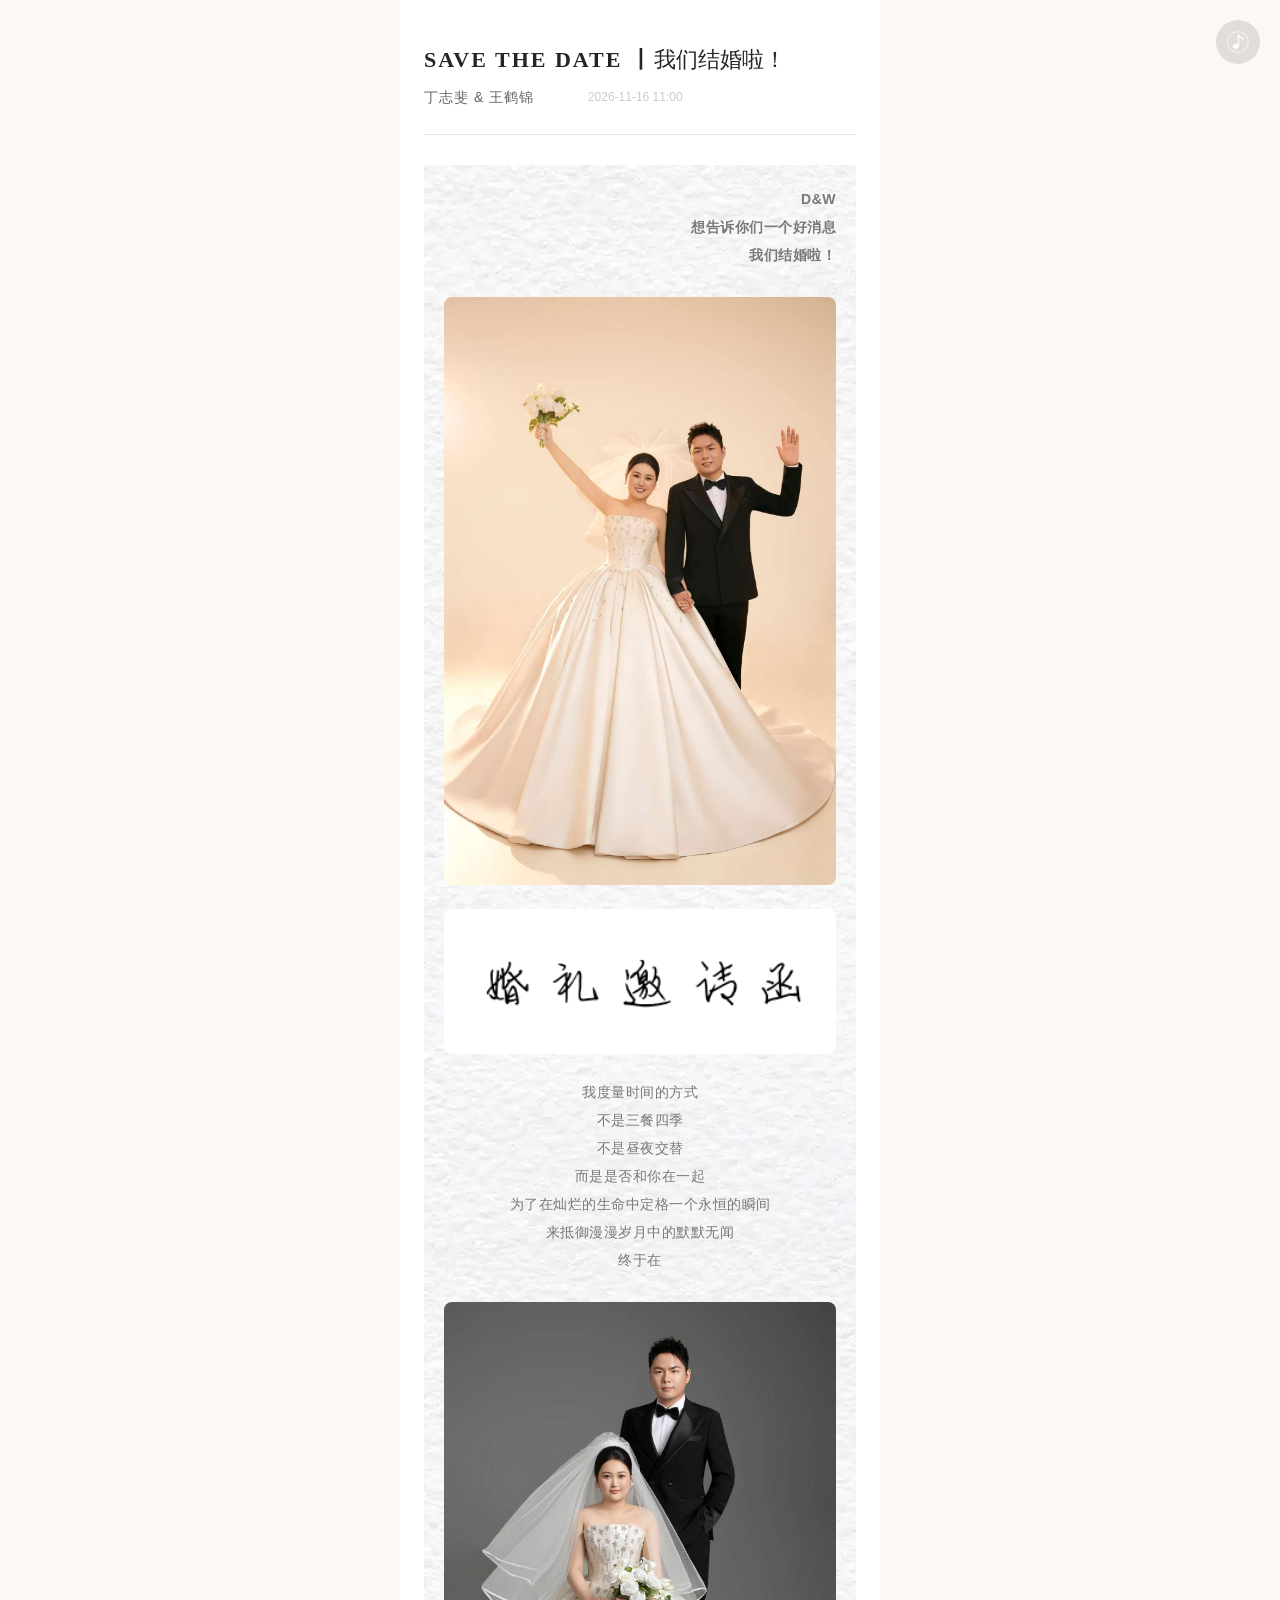
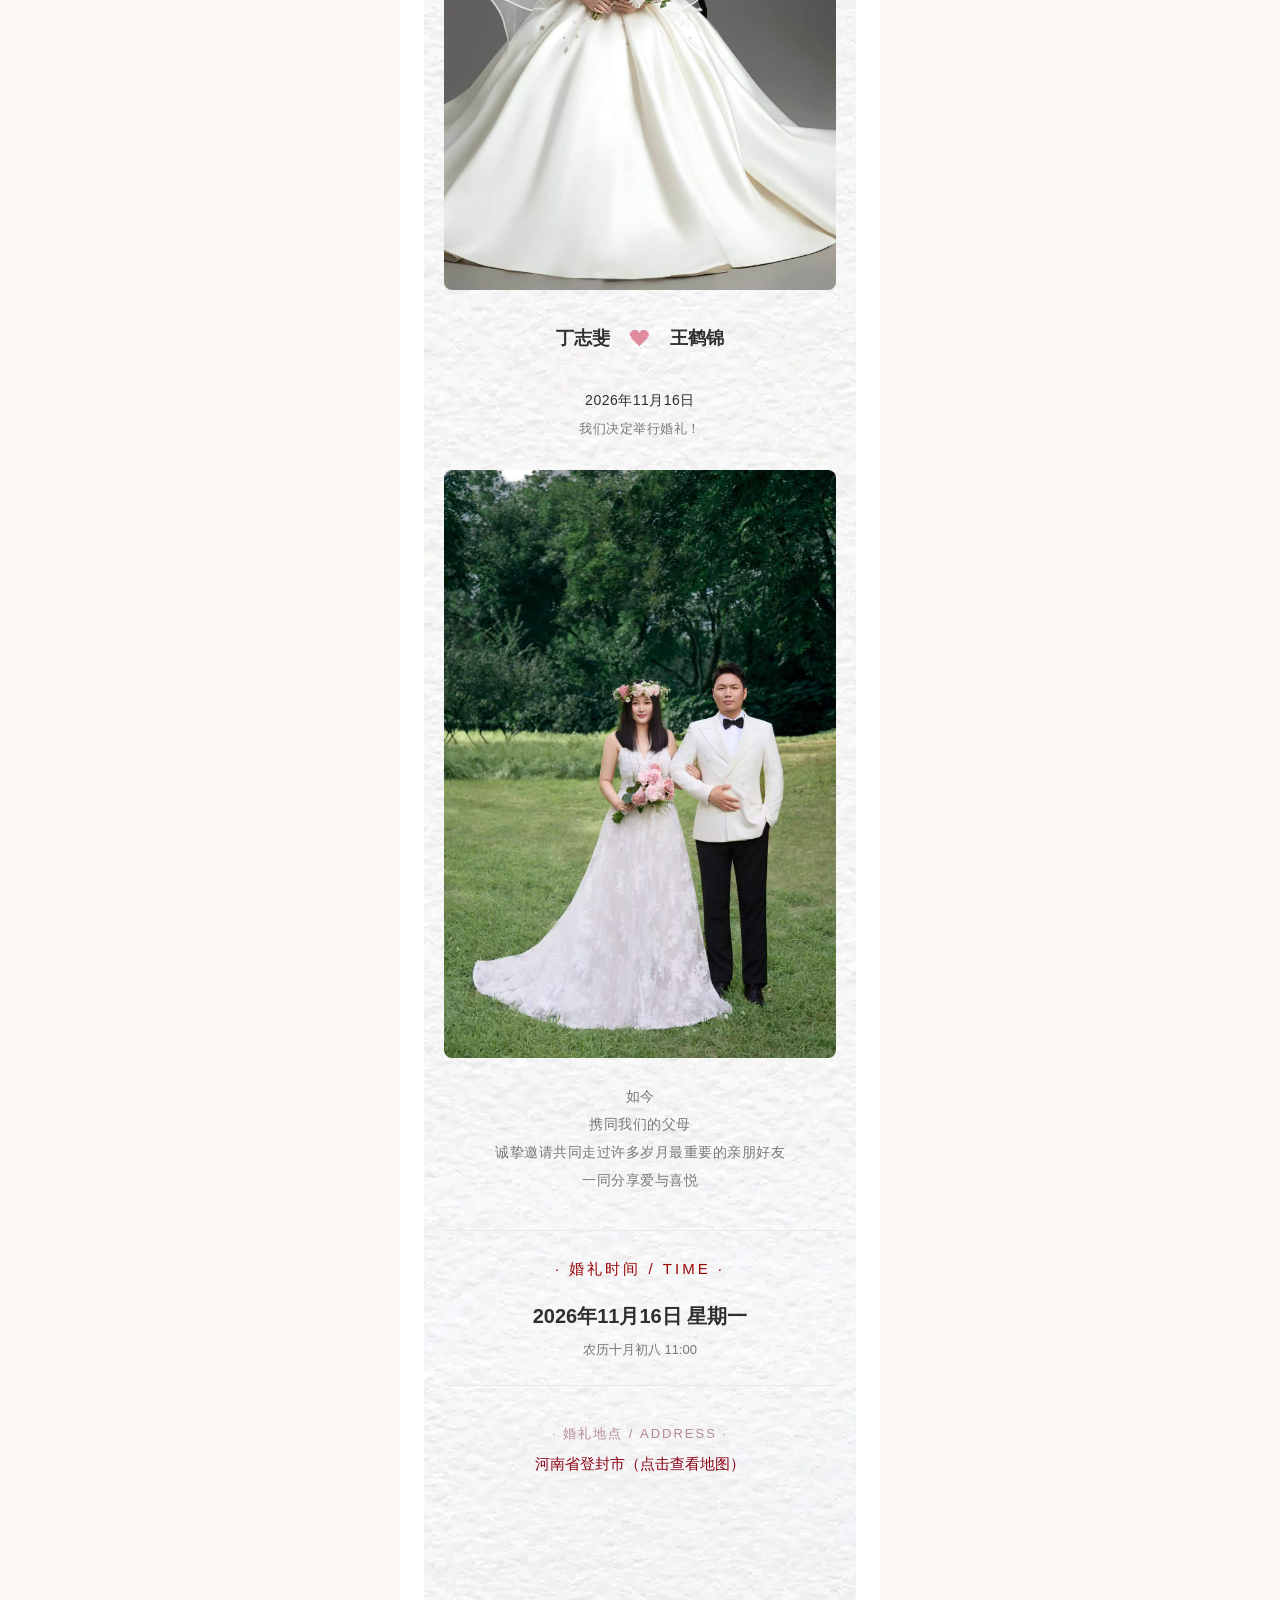
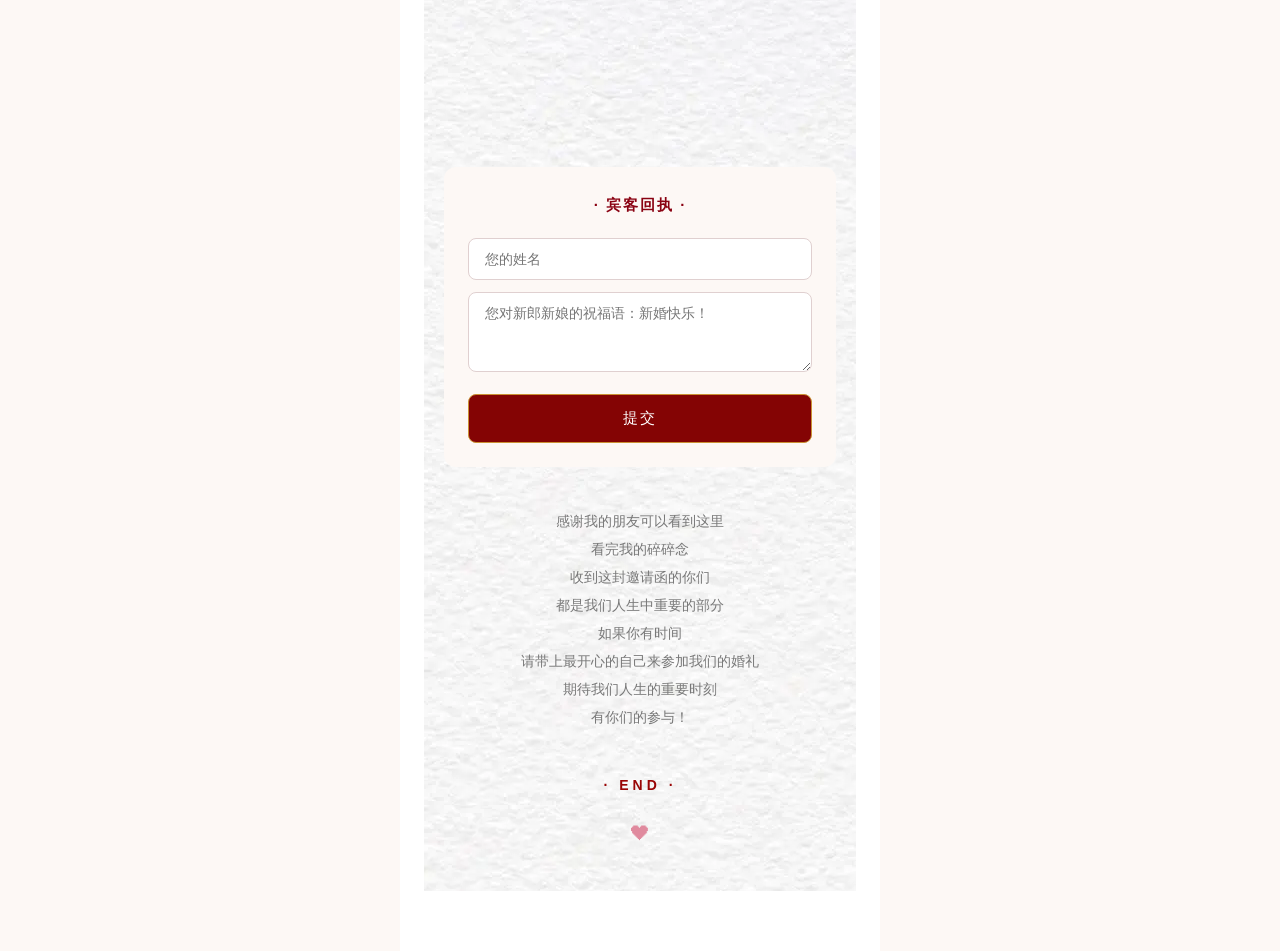
==== index.html @ 912f66df "ico图标" ====
<!DOCTYPE html>
<html lang="zh-CN">
<head>
<meta charset="UTF-8">
<meta name="viewport" content="width=device-width, initial-scale=1.0, maximum-scale=1.0, user-scalable=no">
<title>丁志斐 & 王鹤锦的婚礼邀请</title>
<meta property="og:title" content="丁志斐 & 王鹤锦的婚礼邀请">
<meta property="og:description" content="2026年11月16日，诚挚邀请您见证我们的幸福">
<meta property="og:image" content="https://invitation.dingwangwedding.asia/assets/custom/photo1.jpg">
<meta property="og:url" content="https://invitation.dingwangwedding.asia/">
<link rel="icon" href="favicon.ico" sizes="any">
<style>
  * { margin: 0; padding: 0; box-sizing: border-box; }
  body {
    font-family: "PingFang SC", "Microsoft YaHei", sans-serif;
    background: #fdf8f5;
    color: #3a3a3a;
    line-height: 1.8;
    -webkit-font-smoothing: antialiased;
  }
  .page {
    max-width: 480px;
    margin: 0 auto;
    background: #fff;
    min-height: 100vh;
    padding: 40px 24px 60px;
    position: relative;
    overflow: hidden;
  }
  .flex-row { display: flex; flex-direction: row;}
  .body_bg { padding: 20px; background: url(/assets/base/bg.webp); }
  .top-wrap1 { margin-bottom: 10px; font-size: 22px; }
  .top-en { font-family: Georgia, serif; font-weight: 600; letter-spacing: 2px; color: #272429;  }
  .top-cn { color: #272429; }
  .top-wrap2 { margin-bottom: 30px; font-size: 22px; }
  .top-names { font-size: 14px; color: #636363; letter-spacing: 1px; line-height: 14px;  }
  .top-date { font-size: 12px; color: #cacaca; line-height: 14px; }
  .divider { width: 100%; height: 1px; background: #e4e4e4; margin-bottom: 30px; }
  .photo { width: 100%; border-radius: 8px; margin-bottom: 24px; display: block; object-fit: cover; }
  .text-block { font-size: 14px; color: #787878; text-align: center; line-height: 2; margin-bottom: 28px; letter-spacing: 0.5px; }
  .text-block.dark { color: #2f2f2f; }
  .couple { display: flex; justify-content: center; align-items: center; gap: 20px; margin: 30px 0; }
  .couple .name { font-size: 18px; font-weight: 600; color: #2f2f2f; }
  .couple .heart { color: #e08a9e; font-size: 20px; }
  .date-section { text-align: center; margin: 36px 0; padding: 24px 0; border-top: 1px solid #f0e6e6; border-bottom: 1px solid #f0e6e6; }
  .date-main { font-size: 20px; font-weight: 600; color: #2f2f2f; margin-bottom: 4px; }
  .date-sub { font-size: 13px; color: #787878; }
  .address { text-align: center; font-size: 15px; color: #2f2f2f; margin: 24px 0; }
  .address .label { display: block; font-size: 13px; color: #b58a95; margin-bottom: 4px; letter-spacing: 2px; }
  .rsvp { margin: 40px 0 20px; padding: 24px; background: #fdf8f5; border-radius: 12px; }
  .rsvp-title { text-align: center; font-size: 15px; font-weight: 600; color: #8a0212; letter-spacing: 2px; margin-bottom: 20px; }
  .rsvp input, .rsvp textarea { width: 100%; padding: 12px 16px; margin-bottom: 12px; border: 1px solid #e0d0d0; border-radius: 8px; font-size: 14px; background: #fff; outline: none; font-family: inherit; }
  .rsvp input:focus, .rsvp textarea:focus { border-color: #e08a9e; }
  .rsvp textarea { min-height: 5rem; resize: vertical; }
  .rsvp button { width: 100%; padding: 14px; background: #840404; color: #fff; border: 1px solid #ca9133; border-radius: 8px; font-size: 15px; letter-spacing: 2px; cursor: pointer; font-family: inherit; }
  .rsvp button:active { opacity: 0.9; }
  .rsvp button:disabled { opacity: 0.6; cursor: not-allowed; }
  .ending { text-align: center; font-size: 14px; color: #787878; line-height: 2; margin: 40px 0 20px; }
  .ending .heart { color: #e08a9e; font-size: 18px; display: block; margin: 16px 0; }
  .ending .end-mark { color: #990505; font-weight: 600; letter-spacing: 4px; margin-bottom: 12px; }
  .text-right { text-align: right; }

  /* 音乐按钮 */
  .music-btn {
    position: fixed;
    top: 20px;
    right: 20px;
    width: 44px;
    height: 44px;
    border-radius: 50%;
    background: rgba(145, 143, 143, 0.26);
    display: flex;
    align-items: center;
    justify-content: center;
    z-index: 9999;
    cursor: pointer;
    transition: background 0.3s;
  }
  .music-btn img {
    width: 24px;
    height: 24px;
    animation: rotate 3s linear infinite;
    animation-play-state: running;
  }
  .music-btn.paused img {
    animation-play-state: paused;
  }
  @keyframes rotate {
    from { transform: rotate(0deg); }
    to { transform: rotate(360deg); }
  }
</style>
</head>
<body>
<div class="page">
  <div class="flex-row top-wrap1">
    <div class="top-en">SAVE THE DATE 丨</div>
    <div class="top-cn">我们结婚啦！</div>
  </div>
  <div class="flex-row top-wrap2">
    <div class="top-names">丁志斐 &amp; 王鹤锦&nbsp;&nbsp;&nbsp;&nbsp;&nbsp;&nbsp;&nbsp;&nbsp;&nbsp;&nbsp;&nbsp;</div>
    <div class="top-date">2026-11-16 11:00</div>
  </div>
  <div class="divider"></div>

  <div class="body_bg">
    <div class="text-block text-right" style="font-weight:bold;">D&amp;W<br/>想告诉你们一个好消息<br>我们结婚啦！</div>

    <img class="photo" src="assets/custom/photo1.jpg" alt="婚纱照">

    <img class="photo" src="assets/base/invitationText.png" alt="婚礼邀请函">
    <div class="text-block">
      我度量时间的方式<br>
      不是三餐四季<br>
      不是昼夜交替<br>
      而是是否和你在一起<br>
      为了在灿烂的生命中定格一个永恒的瞬间<br>
      来抵御漫漫岁月中的默默无闻<br>
      终于在
    </div>

    <img class="photo" src="assets/custom/photo2.jpg" alt="婚纱照">

    <div class="couple">
      <span class="name">丁志斐</span>
      <span class="heart">❤</span>
      <span class="name">王鹤锦</span>
    </div>

    <div class="text-block dark">
      2026年11月16日<br>
      <span style="font-size:13px;color:#787878;">我们决定举行婚礼！</span>
    </div>

    <img class="photo" src="assets/custom/photo3.jpg" alt="婚纱照">

    <div class="text-block">
      如今<br>
      携同我们的父母<br>
      诚挚邀请共同走过许多岁月最重要的亲朋好友<br>
      一同分享爱与喜悦
    </div>

    <div class="date-section">
      <div style="font-size:15px;color:#990505;letter-spacing:3px;margin-bottom:16px;">· 婚礼时间 / TIME ·</div>
      <div class="date-main">2026年11月16日 星期一</div>
      <div class="date-sub">农历十月初八 11:00</div>
    </div>

    <div class="address">
      <span class="label">· 婚礼地点 / ADDRESS ·</span>
      <a href="http://api.map.baidu.com/marker?location=34.373851,112.908090&title=我的家&content=河南省登封市石道乡苗庄村三组&output=html"
         style="margin-bottom:10px; color:#8a0212; text-decoration:none;">河南省登封市（点击查看地图）</a>
      <div id="map" style="width:100%; height:240px; border-radius:12px; margin-top:10px;"></div>
    </div>

    <script src="https://api.map.baidu.com/api?type=webgl&v=1.0&ak=1PM8hNrn5RHsrx7BHgEou6dtqvCY0Pbf"></script>
    <script>
      var map = new BMapGL.Map("map");
      var point = new BMapGL.Point(112.908090, 34.373851);
      map.centerAndZoom(point, 16);
      map.addOverlay(new BMapGL.Marker(point));
      map.enableScrollWheelZoom(false);
    </script>

    <div class="rsvp">
      <div class="rsvp-title">· 宾客回执 ·</div>
      <div id="rsvp-success" style="display:none; color:#8a0212; text-align:center; padding:10px; font-size:14px;">提交成功，感谢您的参与！</div>
      <div id="rsvp-error" style="display:none; color:#d32f2f; text-align:center; padding:10px; font-size:14px;"></div>

      <form id="rsvp-form">
        <input type="text" name="guestName" placeholder="您的姓名" required>
        <textarea name="guestMsg" placeholder="您对新郎新娘的祝福语：新婚快乐！" required></textarea>
        <button type="submit">提交</button>
      </form>
    </div>

    <div class="ending">
      感谢我的朋友可以看到这里<br>
      看完我的碎碎念<br>
      收到这封邀请函的你们<br>
      都是我们人生中重要的部分<br>
      如果你有时间<br>
      请带上最开心的自己来参加我们的婚礼<br>
      期待我们人生的重要时刻<br>
      有你们的参与！
    </div>
    <div class="ending">
      <div class="end-mark">· END ·</div>
      <span class="heart">❤</span>
    </div>
  </div>
</div>

<!-- 悬浮音乐按钮 -->
<div class="music-btn paused" id="musicBtn">
  <img src="assets/base/audio.png" alt="music">
</div>
<audio src="assets/base/bg.mp3" id="music" loop></audio>

<script>
  // ===== 音乐控制 =====
  var music = document.getElementById('music');
  var musicBtn = document.getElementById('musicBtn');
  var isPlaying = false;

  musicBtn.addEventListener('click', function () {
    if (isPlaying) {
      music.pause();
      musicBtn.classList.add('paused');
      isPlaying = false;
    } else {
      music.play();
      musicBtn.classList.remove('paused');
      isPlaying = true;
    }
  });

  // ===== 自动下滑（顺滑版） =====
  var autoScrollActive = true;
  var userInteracted = false;
  var scrollSpeed = 1.2; // 每帧滑动的像素数，调大就更快

  function autoScroll() {
    if (!autoScrollActive || userInteracted) return;

    var totalHeight = document.body.scrollHeight - window.innerHeight;
    if (window.scrollY >= totalHeight - 2) {
      autoScrollActive = false;
      return;
    }

    window.scrollBy(0, scrollSpeed);
    requestAnimationFrame(autoScroll);
  }

  ['touchstart', 'mousedown', 'wheel', 'keydown'].forEach(function (evt) {
    document.addEventListener(evt, function (e) {
	  if (musicBtn.contains(e.target)) return;
      userInteracted = true;
      autoScrollActive = false;
    }, { passive: true });
  });

  window.addEventListener('load', function () {
    setTimeout(function () {
      requestAnimationFrame(autoScroll);
    }, 1500);
  });

  // ===== 回执表单 =====
  document.getElementById('rsvp-form').addEventListener('submit', async function (e) {
    e.preventDefault();

    const form = e.target;
    const btn = form.querySelector('button');
    const success = document.getElementById('rsvp-success');
    const error = document.getElementById('rsvp-error');

    btn.disabled = true;
    btn.textContent = '提交中...';
    success.style.display = 'none';
    error.style.display = 'none';

    try {
      const res = await fetch('/submit', {
        method: 'POST',
        body: new FormData(form)
      });
      const data = await res.json();

      if (data.ok) {
        success.style.display = 'block';
        form.reset();
        btn.textContent = '已提交';
      } else {
        throw new Error('提交失败');
      }
    } catch (err) {
      error.textContent = '提交失败，请稍后再试';
      error.style.display = 'block';
      btn.disabled = false;
      btn.textContent = '提交';
    }
  });
</script>
</body>
</html>
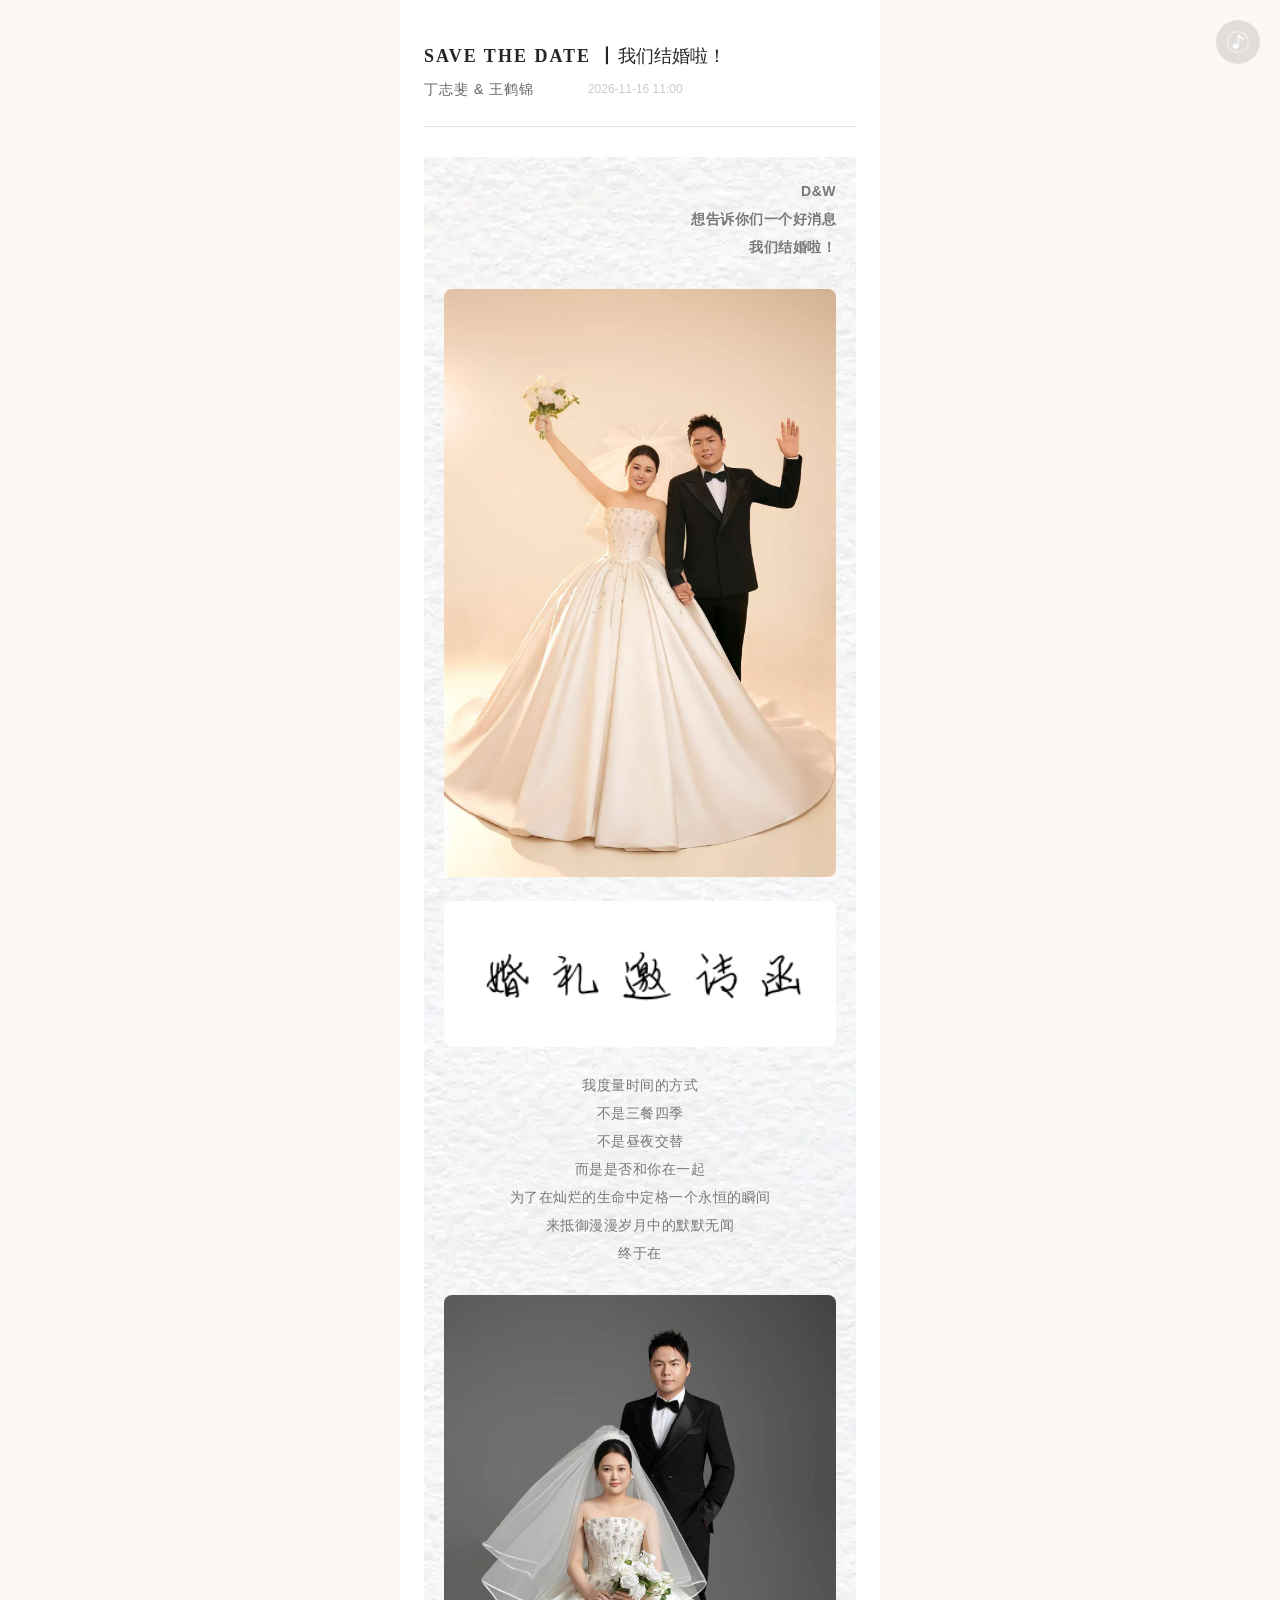
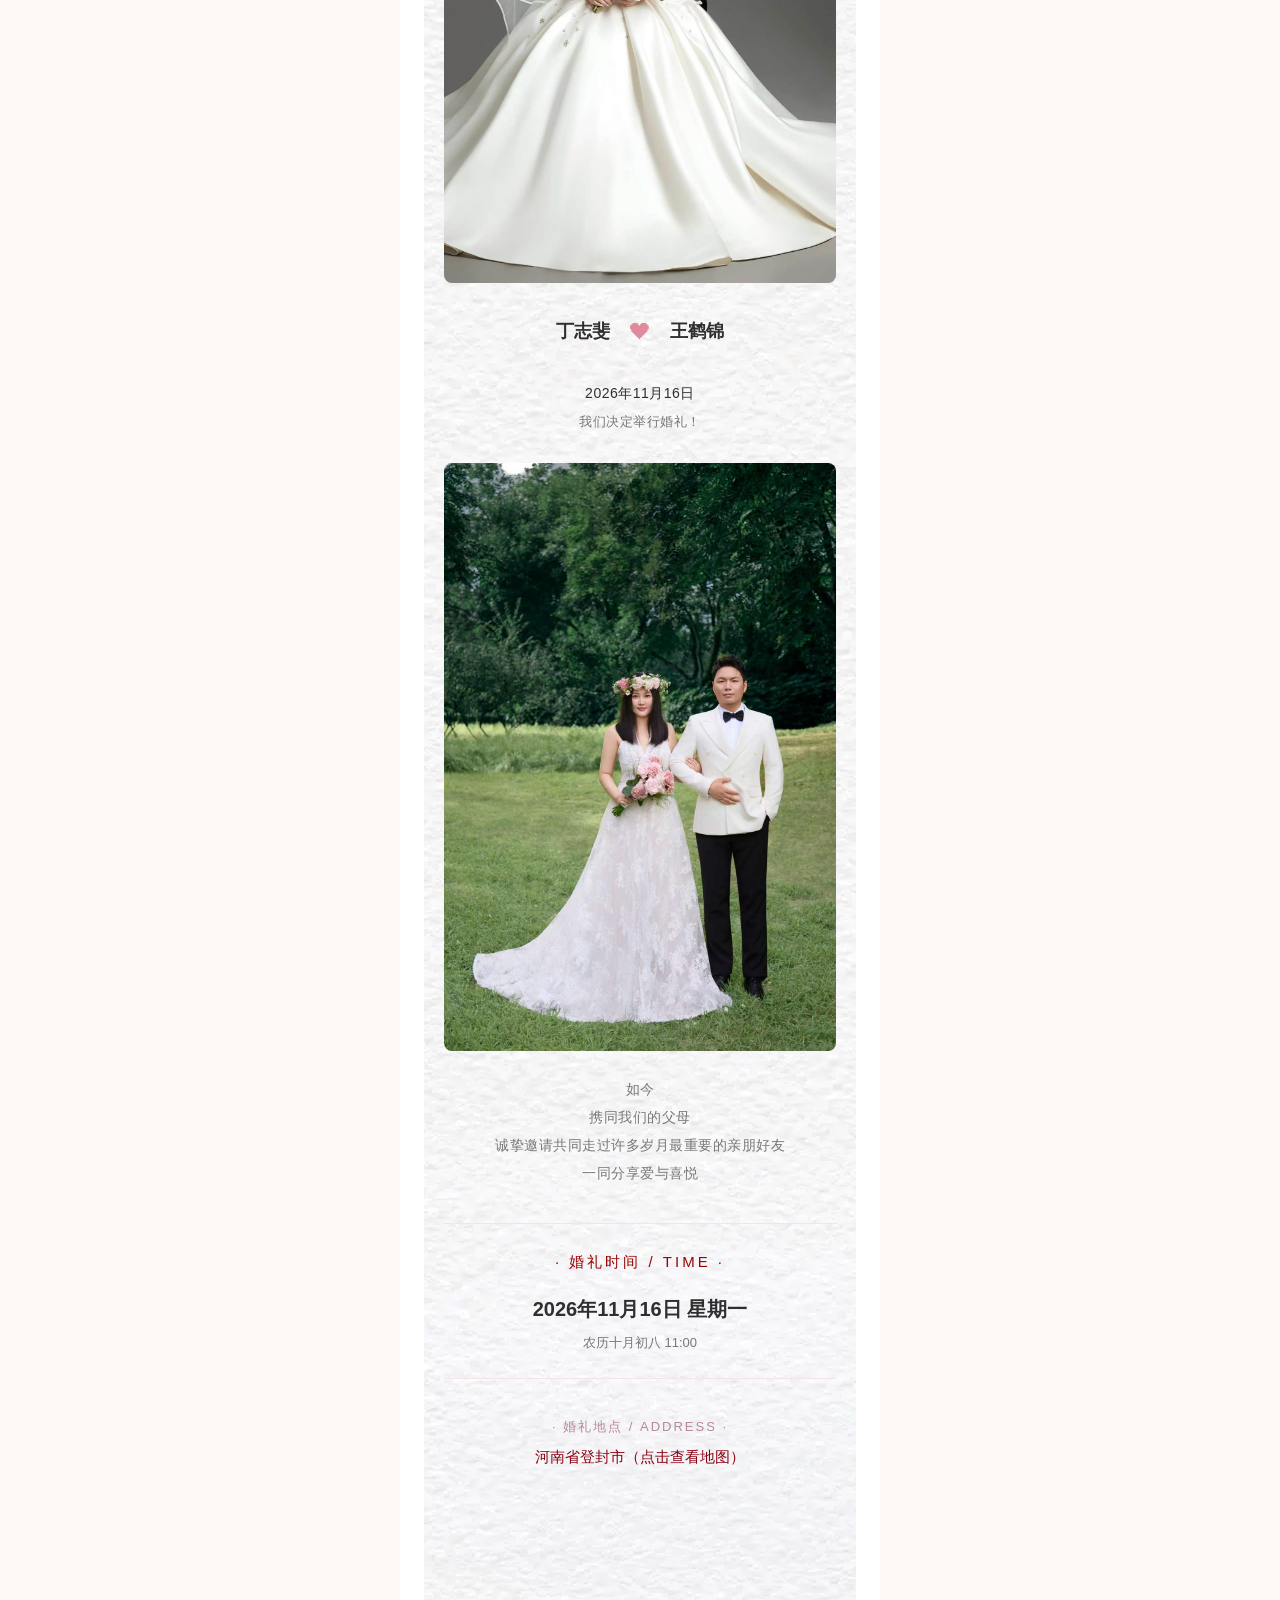
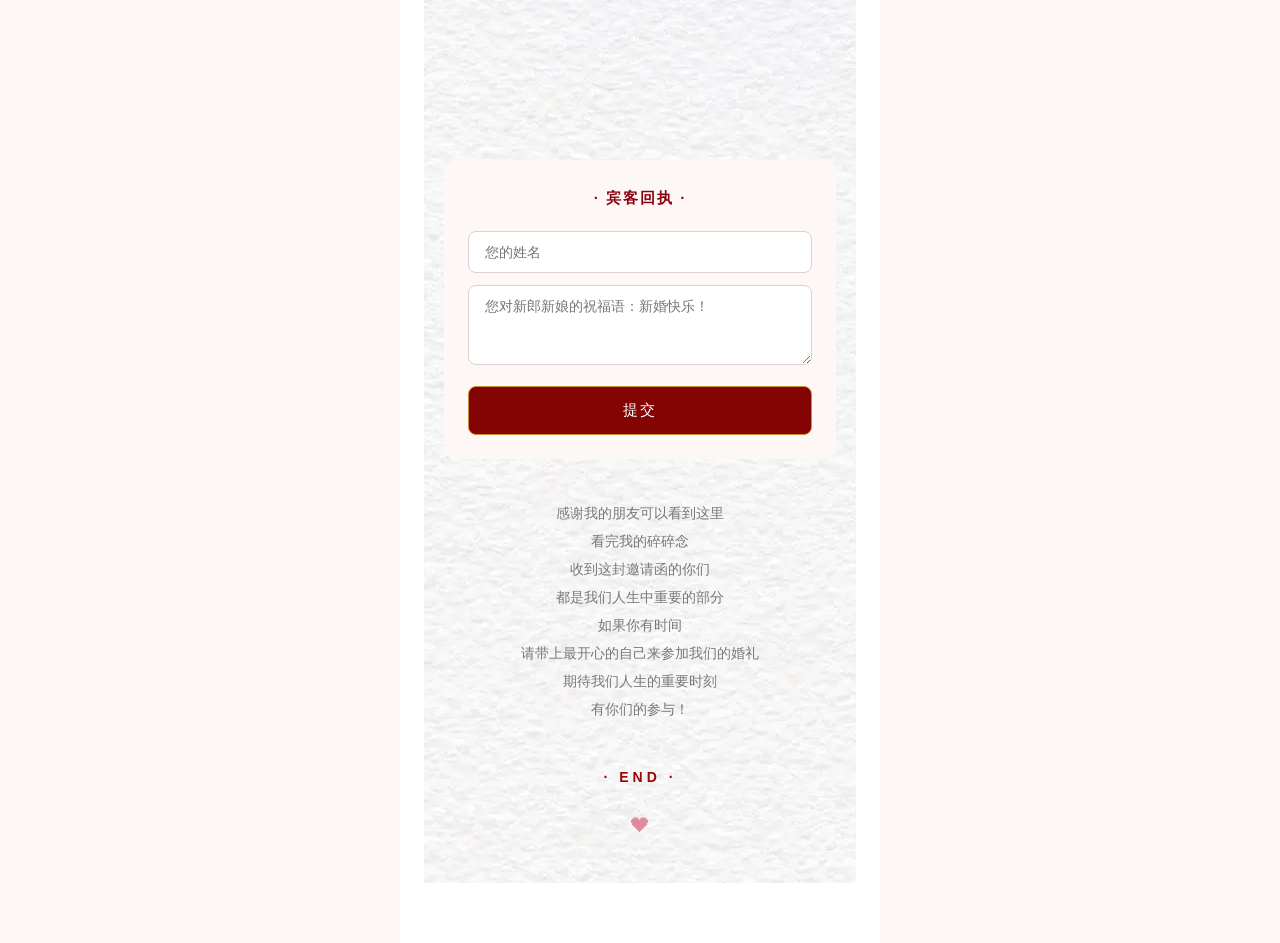
==== commit fa921be5: "标题" ====
--- a/index.html
+++ b/index.html
@@ -29,10 +29,10 @@
   }
   .flex-row { display: flex; flex-direction: row;}
   .body_bg { padding: 20px; background: url(/assets/base/bg.webp); }
-  .top-wrap1 { margin-bottom: 10px; font-size: 22px; }
+  .top-wrap1 { margin-bottom: 10px; font-size: 18px; }
   .top-en { font-family: Georgia, serif; font-weight: 600; letter-spacing: 2px; color: #272429;  }
   .top-cn { color: #272429; }
-  .top-wrap2 { margin-bottom: 30px; font-size: 22px; }
+  .top-wrap2 { margin-bottom: 30px; }
   .top-names { font-size: 14px; color: #636363; letter-spacing: 1px; line-height: 14px;  }
   .top-date { font-size: 12px; color: #cacaca; line-height: 14px; }
   .divider { width: 100%; height: 1px; background: #e4e4e4; margin-bottom: 30px; }
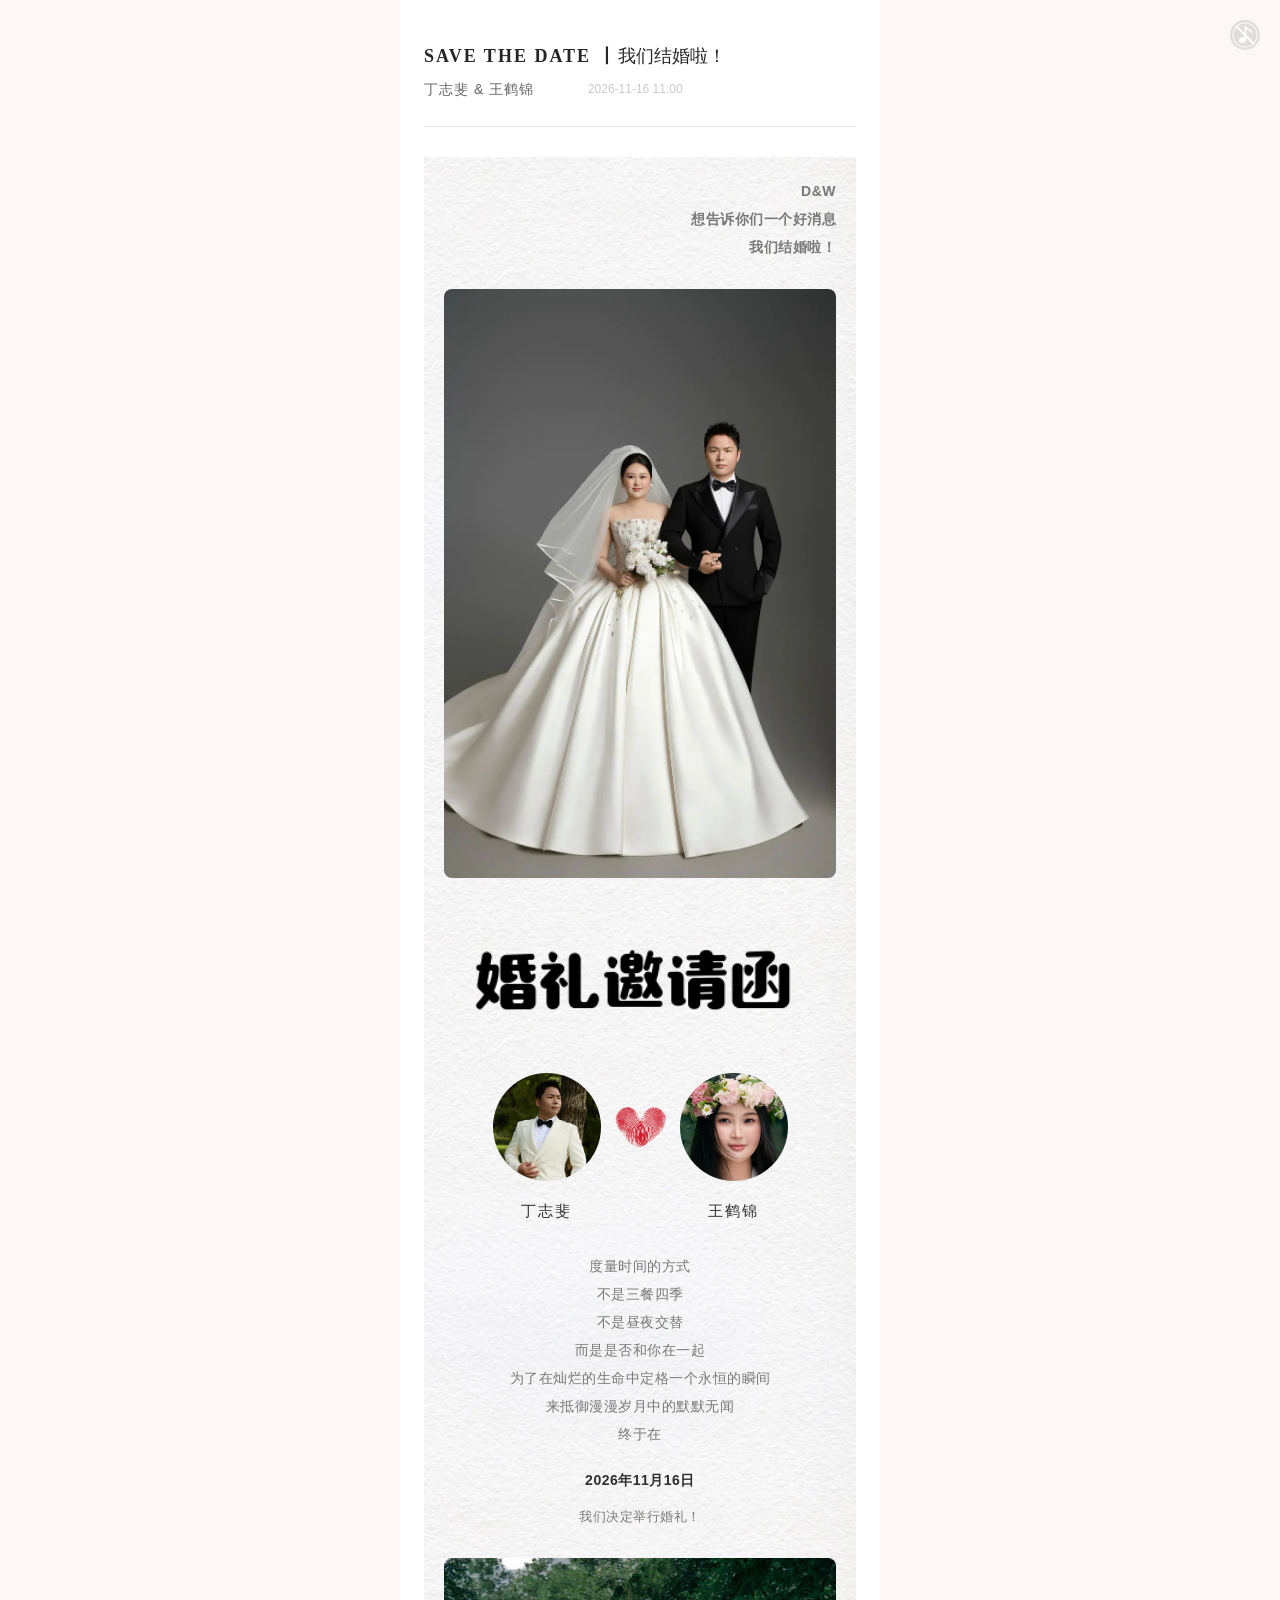
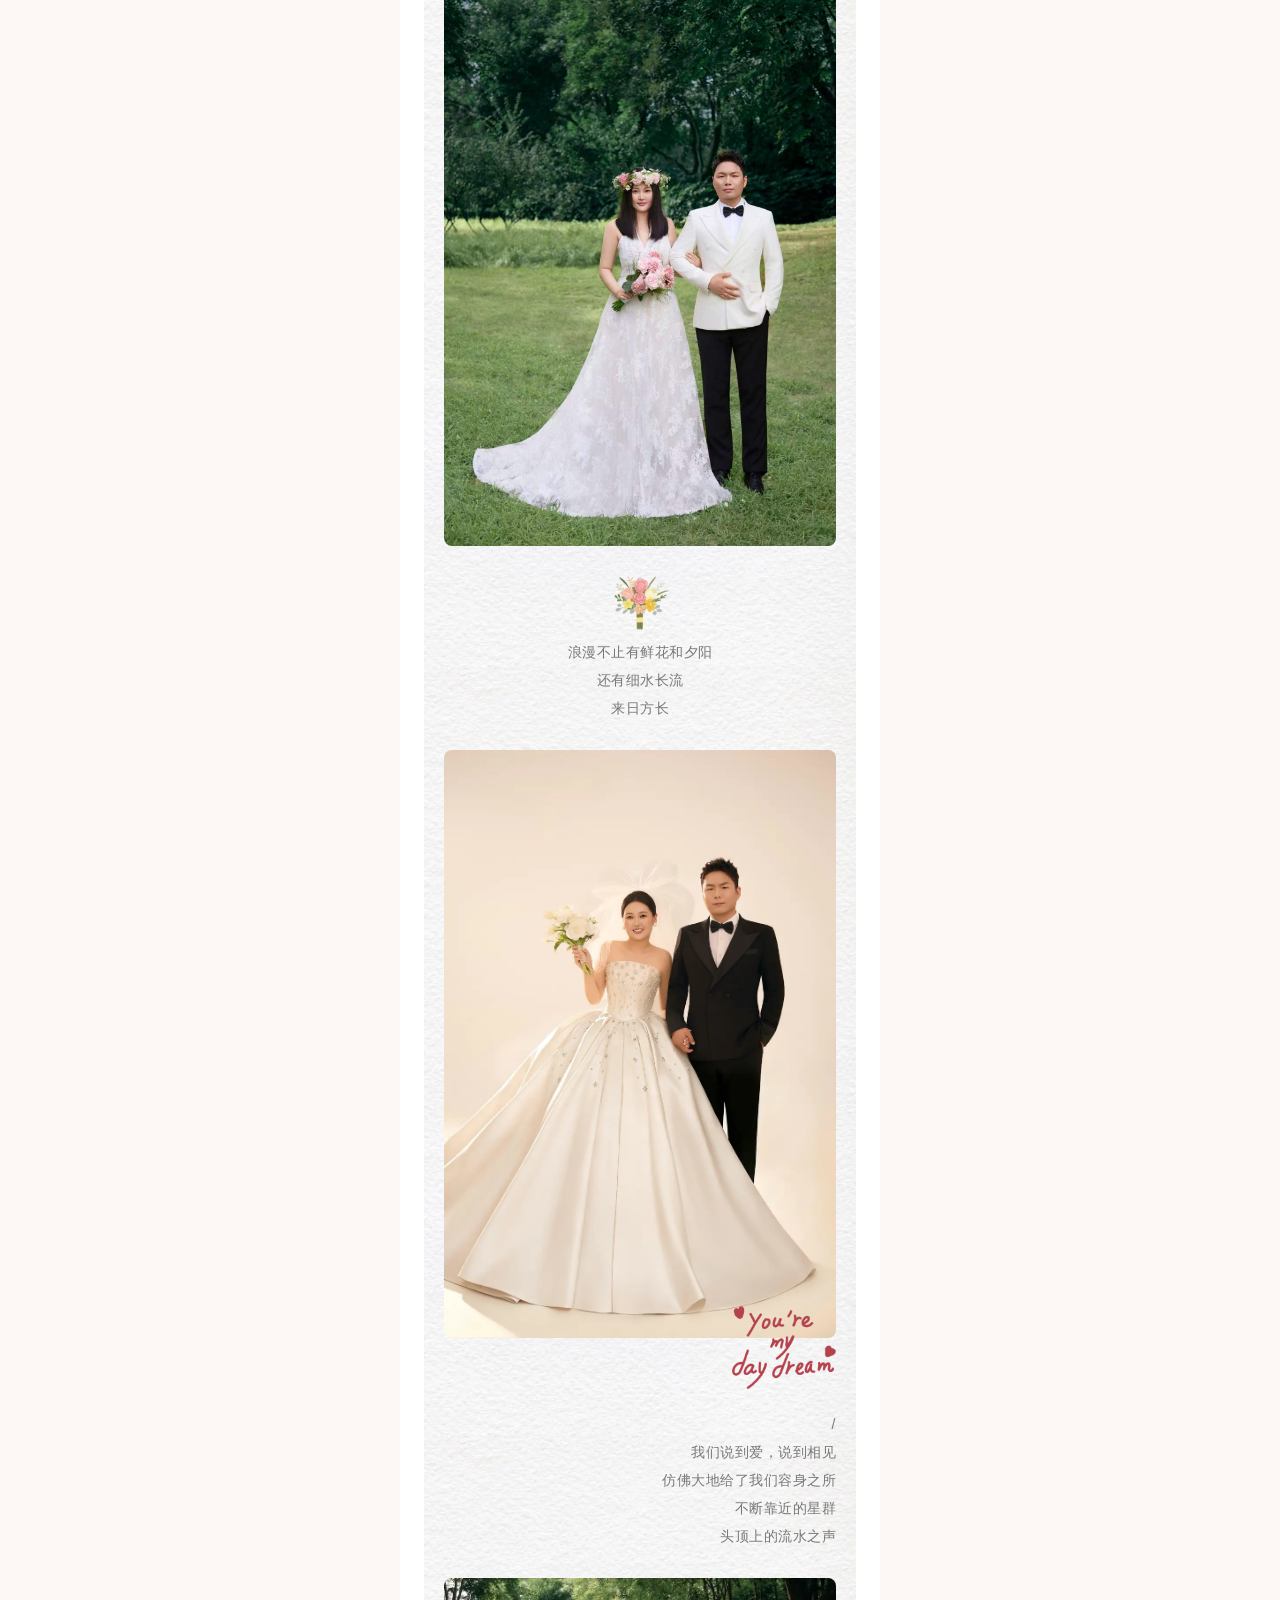
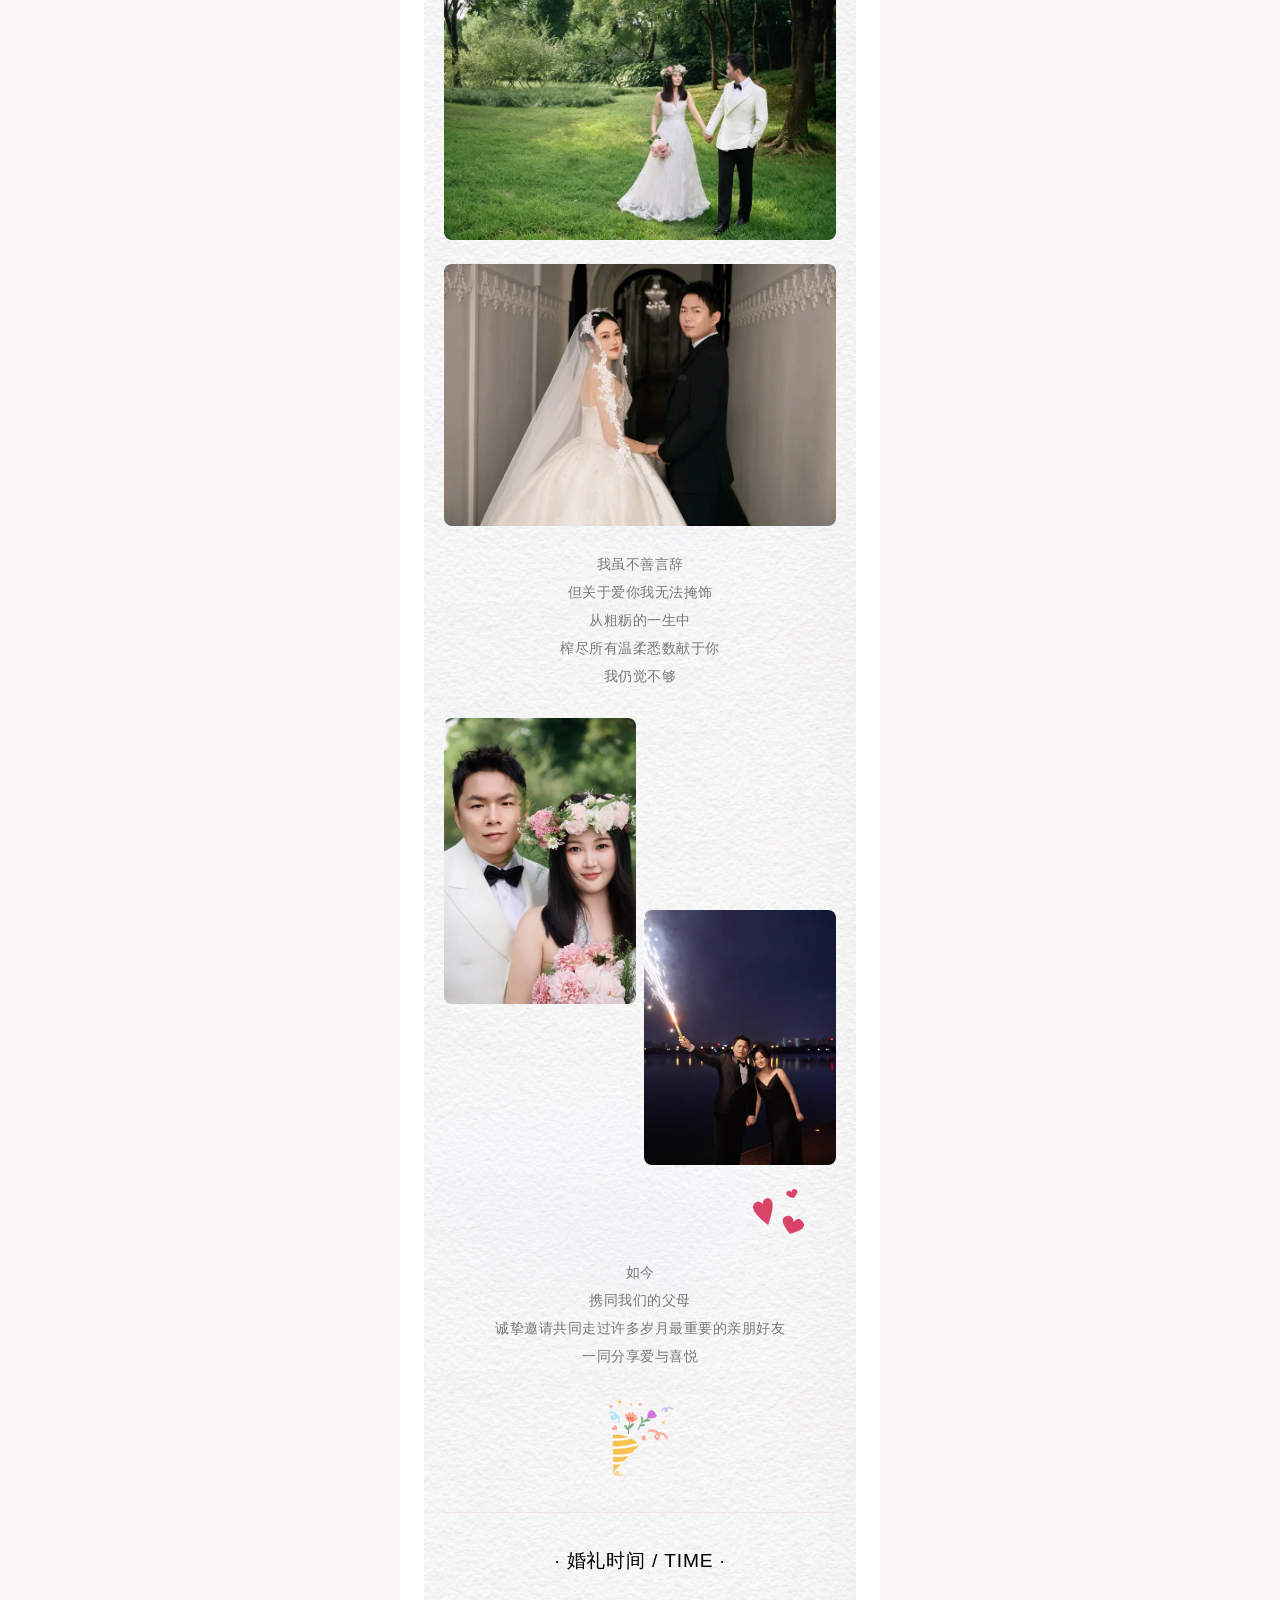
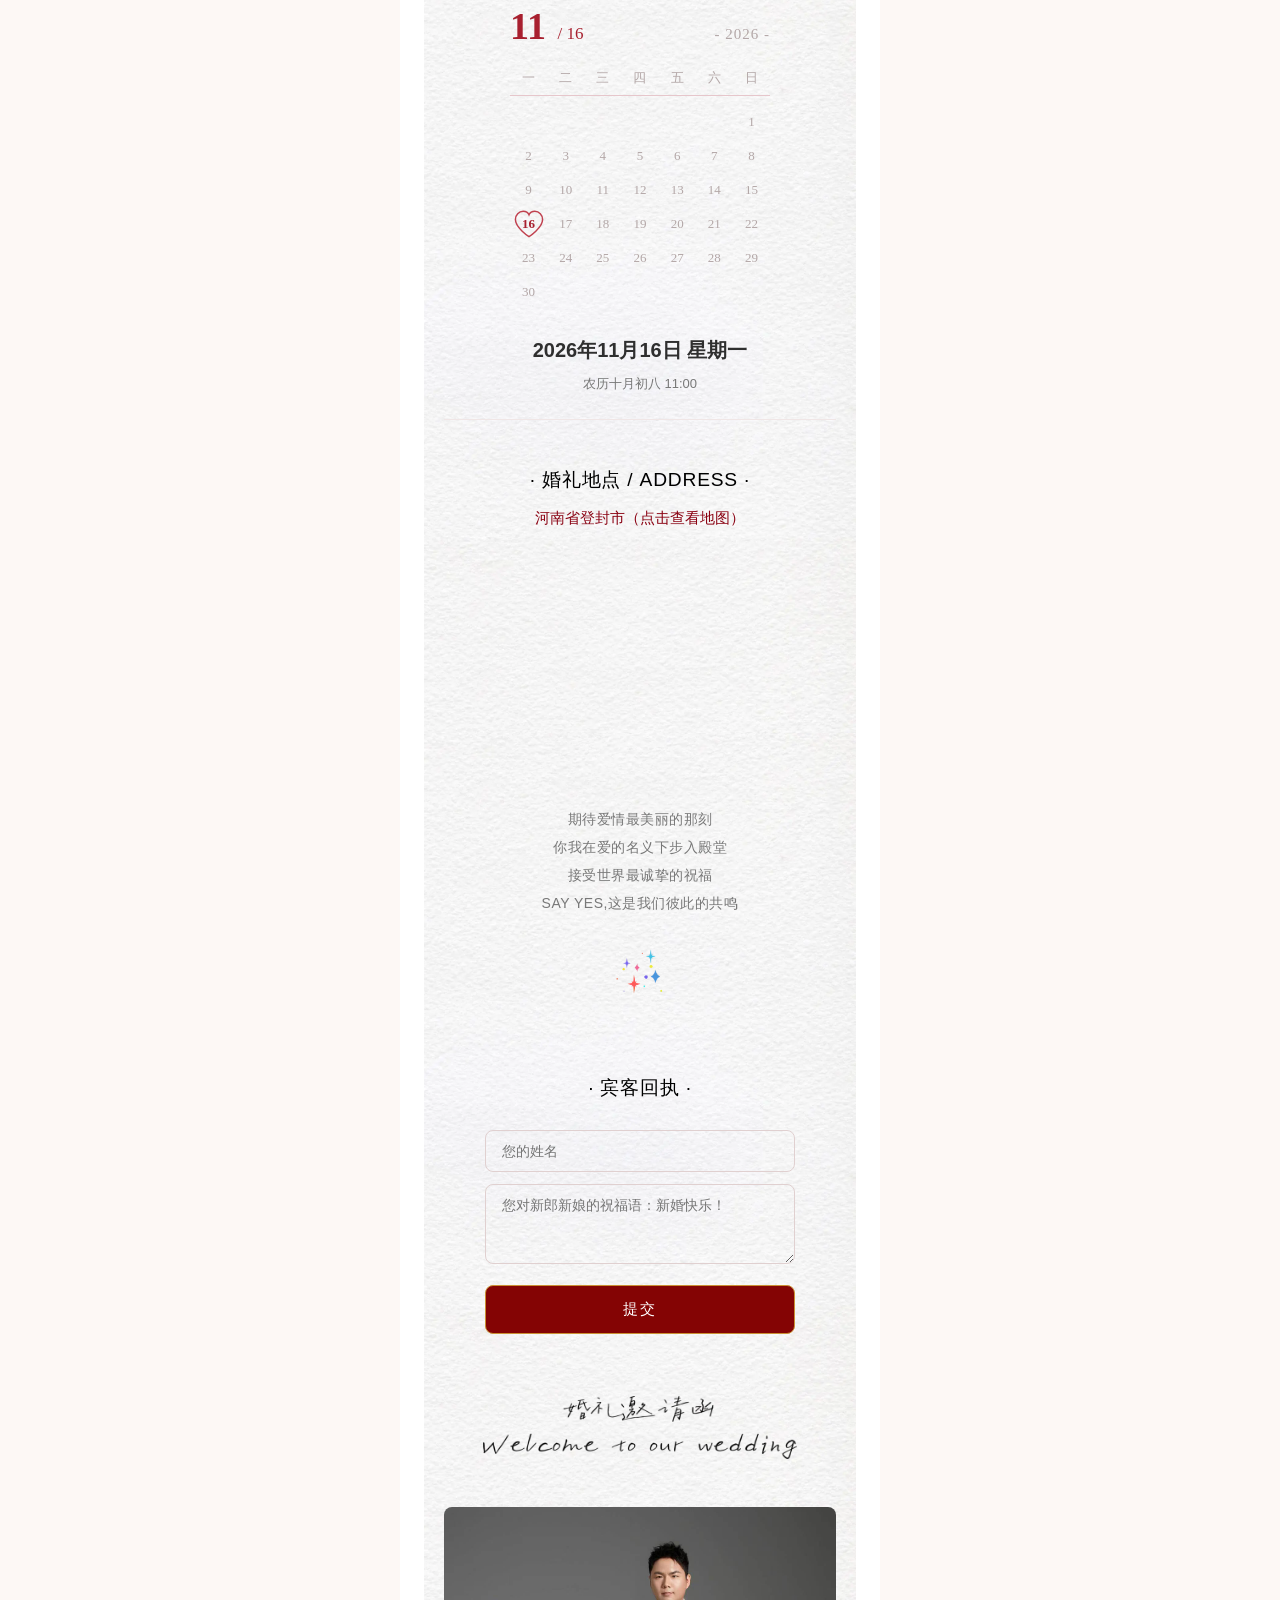
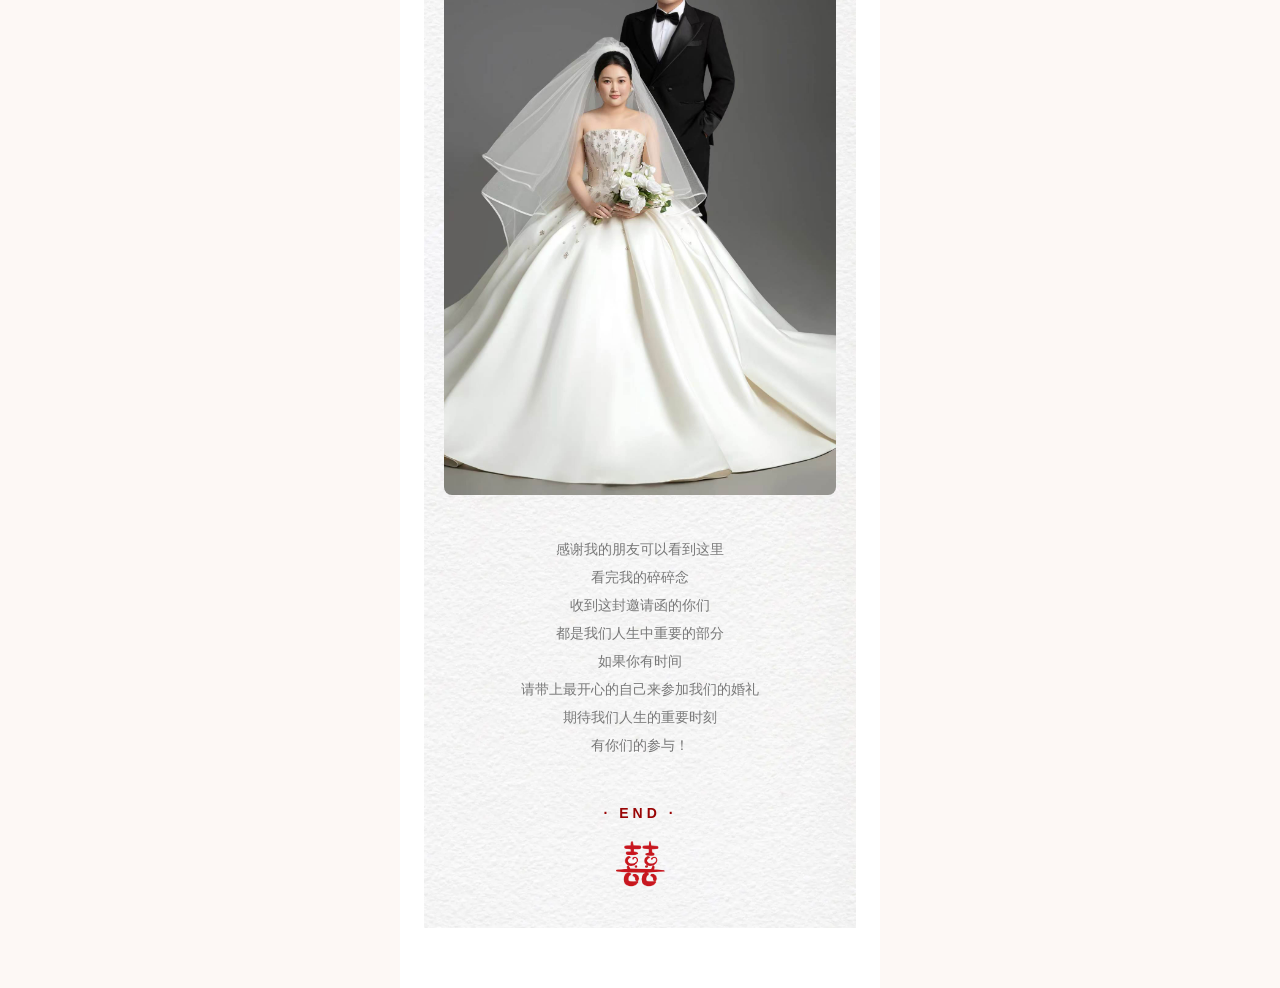
==== commit 90fc0f42: "细节修正" ====
--- a/index.html
+++ b/index.html
@@ -6,7 +6,7 @@
 <title>丁志斐 & 王鹤锦的婚礼邀请</title>
 <meta property="og:title" content="丁志斐 & 王鹤锦的婚礼邀请">
 <meta property="og:description" content="2026年11月16日，诚挚邀请您见证我们的幸福">
-<meta property="og:image" content="https://invitation.dingwangwedding.asia/assets/custom/photo1.jpg">
+<meta property="og:image" content="https://invitation.dingwangwedding.asia/assets/custom/photo1.jpg?_v=1">
 <meta property="og:url" content="https://invitation.dingwangwedding.asia/">
 <link rel="icon" href="favicon.ico" sizes="any">
 <style>
@@ -28,7 +28,7 @@
     overflow: hidden;
   }
   .flex-row { display: flex; flex-direction: row;}
-  .body_bg { padding: 20px; background: url(/assets/base/bg.webp); }
+  .body_bg { padding: 20px; background: url(/assets/base/bg.webp); background-size: contain; }
   .top-wrap1 { margin-bottom: 10px; font-size: 18px; }
   .top-en { font-family: Georgia, serif; font-weight: 600; letter-spacing: 2px; color: #272429;  }
   .top-cn { color: #272429; }
@@ -39,17 +39,40 @@
   .photo { width: 100%; border-radius: 8px; margin-bottom: 24px; display: block; object-fit: cover; }
   .text-block { font-size: 14px; color: #787878; text-align: center; line-height: 2; margin-bottom: 28px; letter-spacing: 0.5px; }
   .text-block.dark { color: #2f2f2f; }
+  .part-title { width: 100%; font-size:1.2rem; color:#000000;letter-spacing:0.05rem;line-height: 3rem; text-align: center; }
   .couple { display: flex; justify-content: center; align-items: center; gap: 20px; margin: 30px 0; }
   .couple .name { font-size: 18px; font-weight: 600; color: #2f2f2f; }
   .couple .heart { color: #e08a9e; font-size: 20px; }
+  /* 新人头像 */
+  .couple-avatars, .couple-names { display: flex; justify-content: center; align-items: center; gap: 14px; }
+  .couple-avatars { margin: 8px 0 16px; }
+  .couple-avatars .avatar { width: 108px; height: 108px; border-radius: 50%; object-fit: cover; display: block; }
+  .couple-avatars .heart-img { width: 51px; height: 40px; display: block; }
+  .couple-names { margin-bottom: 28px; }
+  .couple-names .name { width: 108px; text-align: center; font-size: 15px; color: #2f2f2f; letter-spacing: 2px; }
+  .couple-names .gap { width: 51px; }
   .date-section { text-align: center; margin: 36px 0; padding: 24px 0; border-top: 1px solid #f0e6e6; border-bottom: 1px solid #f0e6e6; }
   .date-main { font-size: 20px; font-weight: 600; color: #2f2f2f; margin-bottom: 4px; }
   .date-sub { font-size: 13px; color: #787878; }
+  /* 婚礼日历 */
+  .calendar { max-width: 260px; margin: 22px auto 26px; }
+  .cal-head { display: flex; align-items: baseline; justify-content: space-between; margin-bottom: 18px; }
+  .cal-month { font-family: Georgia, serif; font-weight: 700; font-size: 38px; line-height: 1; color: #a8202f; }
+  .cal-month small { font-size: 17px; font-weight: 400; margin-left: 2px; }
+  .cal-year { font-family: Georgia, serif; font-size: 15px; letter-spacing: 1px; color: #b3a7a7; }
+  .cal-week, .cal-grid { display: grid; grid-template-columns: repeat(7, 1fr); }
+  .cal-week { font-size: 13px; color: #b3a7a7; text-align: center; padding-bottom: 6px; border-bottom: 1px solid #e6c6cb; }
+  .cal-grid { margin-top: 12px; row-gap: 6px; }
+  .cal-day { position: relative; display: flex; align-items: center; justify-content: center; height: 28px; font-family: Georgia, serif; font-size: 13px; color: #b3a7a7; }
+  .cal-day span { position: relative; }
+  .cal-heart { position: absolute; width: 30px; height: 30px; }
+  .cal-day.today { color: #a8202f; font-weight: 700; }
   .address { text-align: center; font-size: 15px; color: #2f2f2f; margin: 24px 0; }
   .address .label { display: block; font-size: 13px; color: #b58a95; margin-bottom: 4px; letter-spacing: 2px; }
-  .rsvp { margin: 40px 0 20px; padding: 24px; background: #fdf8f5; border-radius: 12px; }
+  .rsvp { margin: 40px 0 20px; padding: 24px; }
   .rsvp-title { text-align: center; font-size: 15px; font-weight: 600; color: #8a0212; letter-spacing: 2px; margin-bottom: 20px; }
-  .rsvp input, .rsvp textarea { width: 100%; padding: 12px 16px; margin-bottom: 12px; border: 1px solid #e0d0d0; border-radius: 8px; font-size: 14px; background: #fff; outline: none; font-family: inherit; }
+  .rsvp form { width: 90%; margin: 5%; }
+  .rsvp input, .rsvp textarea { width: 100%; padding: 12px 16px; margin-bottom: 12px; border: 1px solid #e0d0d0; border-radius: 8px; font-size: 14px; background: transparent; outline: none; font-family: inherit; }
   .rsvp input:focus, .rsvp textarea:focus { border-color: #e08a9e; }
   .rsvp textarea { min-height: 5rem; resize: vertical; }
   .rsvp button { width: 100%; padding: 14px; background: #840404; color: #fff; border: 1px solid #ca9133; border-radius: 8px; font-size: 15px; letter-spacing: 2px; cursor: pointer; font-family: inherit; }
@@ -65,25 +88,32 @@
     position: fixed;
     top: 20px;
     right: 20px;
-    width: 44px;
-    height: 44px;
+    width: 30px;
+    height: 30px;
+    padding: 1px;
     border-radius: 50%;
     background: rgba(145, 143, 143, 0.26);
-    display: flex;
-    align-items: center;
-    justify-content: center;
     z-index: 9999;
     cursor: pointer;
     transition: background 0.3s;
   }
   .music-btn img {
-    width: 24px;
-    height: 24px;
+    width: 28px;
+    height: 28px;
+  }
+  .music-btn.paused::after {
+    content: '';
+    position: absolute;
+    top: 50%;
+    left: 50%;
+    transform: translate(-50%, -50%) rotate(-45deg);
+    width: 2px;
+    height: 26px;
+    background: white;
+  }
+  .music-btn:not(.paused) img {
     animation: rotate 3s linear infinite;
     animation-play-state: running;
-  }
-  .music-btn.paused img {
-    animation-play-state: paused;
   }
   @keyframes rotate {
     from { transform: rotate(0deg); }
@@ -106,11 +136,23 @@
   <div class="body_bg">
     <div class="text-block text-right" style="font-weight:bold;">D&amp;W<br/>想告诉你们一个好消息<br>我们结婚啦！</div>
 
-    <img class="photo" src="assets/custom/photo1.jpg" alt="婚纱照">
+    <img class="photo" src="assets/custom/photo9.jpg" alt="婚纱照">
 
     <img class="photo" src="assets/base/invitationText.png" alt="婚礼邀请函">
+
+    <!-- 新人头像 -->
+    <div class="couple-avatars">
+      <img class="avatar" src="assets/custom/couple-groom.webp" alt="丁志斐">
+      <img class="heart-img" src="assets/base/couple-heart.webp" alt="❤">
+      <img class="avatar" src="assets/custom/couple-bride.webp" alt="王鹤锦">
+    </div>
+    <div class="couple-names">
+      <span class="name">丁志斐</span>
+      <span class="gap"></span>
+      <span class="name">王鹤锦</span>
+    </div>
     <div class="text-block">
-      我度量时间的方式<br>
+      度量时间的方式<br>
       不是三餐四季<br>
       不是昼夜交替<br>
       而是是否和你在一起<br>
@@ -118,21 +160,49 @@
       来抵御漫漫岁月中的默默无闻<br>
       终于在
     </div>
-
-    <img class="photo" src="assets/custom/photo2.jpg" alt="婚纱照">
-
-    <div class="couple">
-      <span class="name">丁志斐</span>
-      <span class="heart">❤</span>
-      <span class="name">王鹤锦</span>
-    </div>
-
+    <div class="text-block dark" style="margin-top: -10px; margin-bottom: 8px; font-weight: 600;">
+      2026年11月16日
+    </div>
     <div class="text-block dark">
-      2026年11月16日<br>
       <span style="font-size:13px;color:#787878;">我们决定举行婚礼！</span>
     </div>
-
     <img class="photo" src="assets/custom/photo3.jpg" alt="婚纱照">
+    <img class="photo" src="assets/base/flower.webp" style="width: 68px; margin: 0 auto;" />
+    <div class="text-block">
+      浪漫不止有鲜花和夕阳<br>
+      还有细水长流<br>
+      来日方长
+    </div>
+    <img class="photo" src="assets/custom/photo4.webp" alt="婚纱照">
+    <div style="position: relative; height: 48px;">
+      <img src="assets/base/dream.png" style="width: 104px; position: absolute; top: -56px; right: 0;" />
+    </div>
+    <div class="text-block text-right">
+      /<br>
+      我们说到爱，说到相见<br>
+      仿佛大地给了我们容身之所<br>
+      不断靠近的星群<br>
+      头顶上的流水之声
+    </div>
+    <img class="photo" src="assets/custom/photo5.jpg" alt="婚纱照">
+    <img class="photo" src="assets/custom/photo6.jpg" alt="婚纱照">
+    <div class="text-block">
+      我虽不善言辞<br>
+      但关于爱你我无法掩饰<br>
+      从粗粝的一生中<br>
+      榨尽所有温柔悉数献于你<br>
+      我仍觉不够
+    </div>
+    <div style="display: flex; flex-flow: row wrap; gap: 0.5rem;">
+      <div style="flex: 1;">
+        <img class="photo" src="assets/custom/photo7.jpg" alt="婚纱照"/>
+      </div>
+      <div style="flex: 1;">
+        <img class="photo" src="assets/custom/photo8.jpg" alt="婚纱照" style="margin-top: 12rem;">
+        <img class="photo" src="assets/base/leaf-heart.png" alt="" style="width: 51px; float: right; margin-right: 2rem;">
+      </div>
+    </div>
+
 
     <div class="text-block">
       如今<br>
@@ -140,18 +210,44 @@
       诚挚邀请共同走过许多岁月最重要的亲朋好友<br>
       一同分享爱与喜悦
     </div>
+    <img class="photo" src="assets/base/flower2.png" style="width: 65px; margin: 0 auto;" />
 
     <div class="date-section">
-      <div style="font-size:15px;color:#990505;letter-spacing:3px;margin-bottom:16px;">· 婚礼时间 / TIME ·</div>
+      <div class="part-title">· 婚礼时间 / TIME ·</div>
+      <div class="calendar">
+        <div class="cal-head">
+          <div class="cal-month">11 <small>/ 16</small></div>
+          <div class="cal-year">- 2026 -</div>
+        </div>
+        <div class="cal-week">
+          <span>一</span><span>二</span><span>三</span><span>四</span><span>五</span><span>六</span><span>日</span>
+        </div>
+        <div class="cal-grid">
+          <div class="cal-day"></div><div class="cal-day"></div><div class="cal-day"></div><div class="cal-day"></div><div class="cal-day"></div><div class="cal-day"></div><div class="cal-day"><span>1</span></div>
+          <div class="cal-day"><span>2</span></div><div class="cal-day"><span>3</span></div><div class="cal-day"><span>4</span></div><div class="cal-day"><span>5</span></div><div class="cal-day"><span>6</span></div><div class="cal-day"><span>7</span></div><div class="cal-day"><span>8</span></div>
+          <div class="cal-day"><span>9</span></div><div class="cal-day"><span>10</span></div><div class="cal-day"><span>11</span></div><div class="cal-day"><span>12</span></div><div class="cal-day"><span>13</span></div><div class="cal-day"><span>14</span></div><div class="cal-day"><span>15</span></div>
+          <div class="cal-day today">
+            <svg class="cal-heart" viewBox="0 0 32 30" fill="none" stroke="#c0414f" stroke-width="1.6" aria-hidden="true">
+              <path d="M16 28.5C16 28.5 1.5 19 1.5 10.2C1.5 5.6 5.2 1.5 9.8 1.5C12.7 1.5 15.1 3.1 16 5.2C16.9 3.1 19.3 1.5 22.2 1.5C26.8 1.5 30.5 5.6 30.5 10.2C30.5 19 16 28.5 16 28.5Z"/>
+            </svg>
+            <span>16</span>
+          </div>
+          <div class="cal-day"><span>17</span></div><div class="cal-day"><span>18</span></div><div class="cal-day"><span>19</span></div><div class="cal-day"><span>20</span></div><div class="cal-day"><span>21</span></div><div class="cal-day"><span>22</span></div>
+          <div class="cal-day"><span>23</span></div><div class="cal-day"><span>24</span></div><div class="cal-day"><span>25</span></div><div class="cal-day"><span>26</span></div><div class="cal-day"><span>27</span></div><div class="cal-day"><span>28</span></div><div class="cal-day"><span>29</span></div>
+          <div class="cal-day"><span>30</span></div>
+        </div>
+      </div>
       <div class="date-main">2026年11月16日 星期一</div>
       <div class="date-sub">农历十月初八 11:00</div>
     </div>
 
     <div class="address">
-      <span class="label">· 婚礼地点 / ADDRESS ·</span>
+      <div class="part-title">· 婚礼地点 / ADDRESS ·</div>
+      <div>
       <a href="http://api.map.baidu.com/marker?location=34.373851,112.908090&title=我的家&content=河南省登封市石道乡苗庄村三组&output=html"
          style="margin-bottom:10px; color:#8a0212; text-decoration:none;">河南省登封市（点击查看地图）</a>
-      <div id="map" style="width:100%; height:240px; border-radius:12px; margin-top:10px;"></div>
+      </div>
+      <div id="map" style="width:80%; height:240px; border-radius:12px; margin:10px 10%;"></div>
     </div>
 
     <script src="https://api.map.baidu.com/api?type=webgl&v=1.0&ak=1PM8hNrn5RHsrx7BHgEou6dtqvCY0Pbf"></script>
@@ -162,9 +258,15 @@
       map.addOverlay(new BMapGL.Marker(point));
       map.enableScrollWheelZoom(false);
     </script>
-
+    <div class="text-block">
+      期待爱情最美丽的那刻<br>
+      你我在爱的名义下步入殿堂<br>
+      接受世界最诚挚的祝福<br>
+      SAY&nbsp;YES,这是我们彼此的共鸣
+    </div>
+    <img class="photo" src="assets/base/stars.png" alt="婚礼邀请函" style="width: 55px; margin: 0 auto;">
     <div class="rsvp">
-      <div class="rsvp-title">· 宾客回执 ·</div>
+      <div class="part-title">· 宾客回执 ·</div>
       <div id="rsvp-success" style="display:none; color:#8a0212; text-align:center; padding:10px; font-size:14px;">提交成功，感谢您的参与！</div>
       <div id="rsvp-error" style="display:none; color:#d32f2f; text-align:center; padding:10px; font-size:14px;"></div>
 
@@ -174,6 +276,8 @@
         <button type="submit">提交</button>
       </form>
     </div>
+    <img class="photo" src="assets/base/invitationText2.png" alt="婚礼邀请函" style="width: 80%; margin: 0 auto 3rem;">
+    <img class="photo" src="assets/custom/photo2.jpg" alt="婚纱照">
 
     <div class="ending">
       感谢我的朋友可以看到这里<br>
@@ -187,7 +291,7 @@
     </div>
     <div class="ending">
       <div class="end-mark">· END ·</div>
-      <span class="heart">❤</span>
+      <img class="photo" src="assets/base/xi.png" style="width: 49px; margin: 0 auto;" />
     </div>
   </div>
 </div>
@@ -204,16 +308,37 @@
   var musicBtn = document.getElementById('musicBtn');
   var isPlaying = false;
 
+  function playMusic() {
+    music.play().then(function () {
+      musicBtn.classList.remove('paused');
+      isPlaying = true;
+    }).catch(function () {});
+  }
+
+  function pauseMusic() {
+    music.pause();
+    musicBtn.classList.add('paused');
+    isPlaying = false;
+  }
+
   musicBtn.addEventListener('click', function () {
     if (isPlaying) {
-      music.pause();
-      musicBtn.classList.add('paused');
-      isPlaying = false;
+      pauseMusic();
     } else {
-      music.play();
-      musicBtn.classList.remove('paused');
-      isPlaying = true;
+      playMusic();
     }
+  });
+
+  // 默认自动播放；若被浏览器策略拦截，则在用户首次交互时补播
+  playMusic();
+  var musicUnlocked = false;
+  function unlockMusic() {
+    if (musicUnlocked) return;
+    musicUnlocked = true;
+    if (music.paused) playMusic();
+  }
+  ['pointerdown', 'mousedown', 'touchstart', 'click', 'keydown'].forEach(function (evt) {
+    document.addEventListener(evt, unlockMusic, { capture: true, passive: true });
   });
 
   // ===== 自动下滑（顺滑版） =====
@@ -236,7 +361,7 @@
 
   ['touchstart', 'mousedown', 'wheel', 'keydown'].forEach(function (evt) {
     document.addEventListener(evt, function (e) {
-	  if (musicBtn.contains(e.target)) return;
+      if (musicBtn.contains(e.target)) return;
       userInteracted = true;
       autoScrollActive = false;
     }, { passive: true });
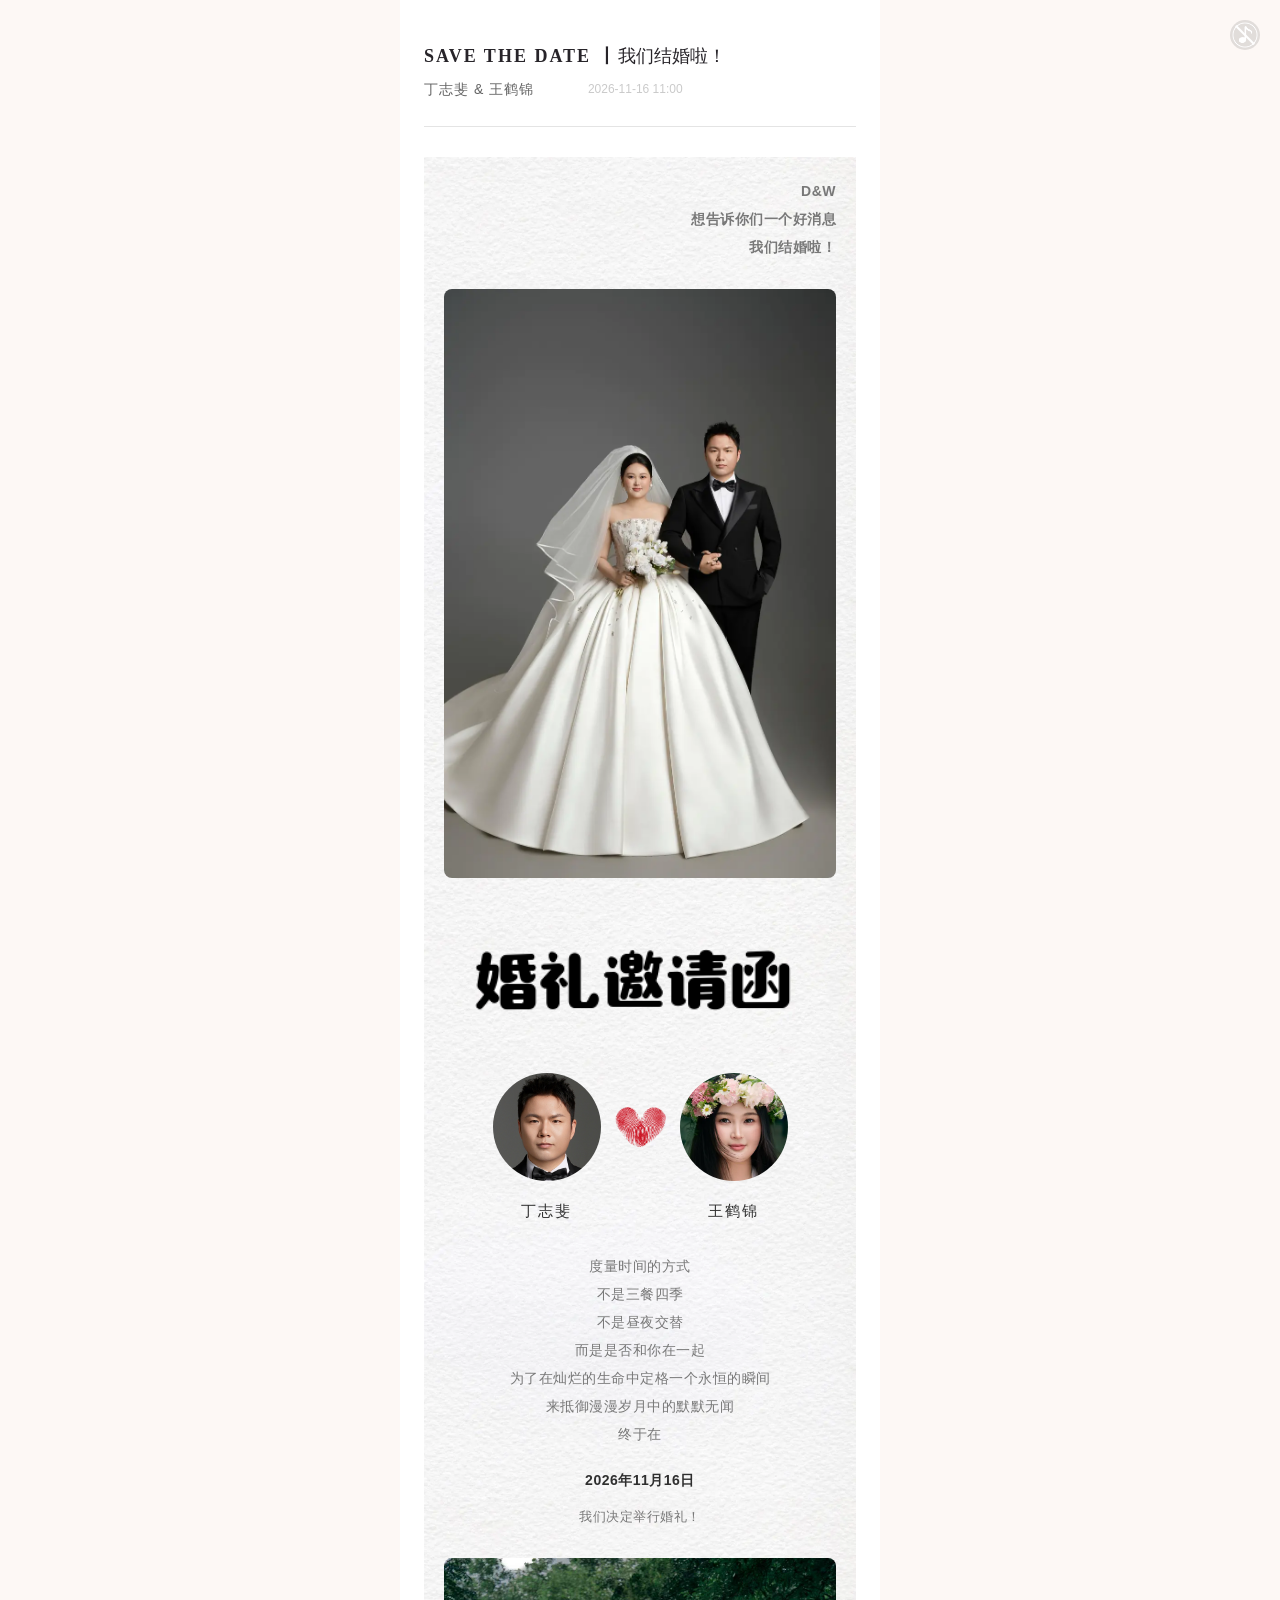
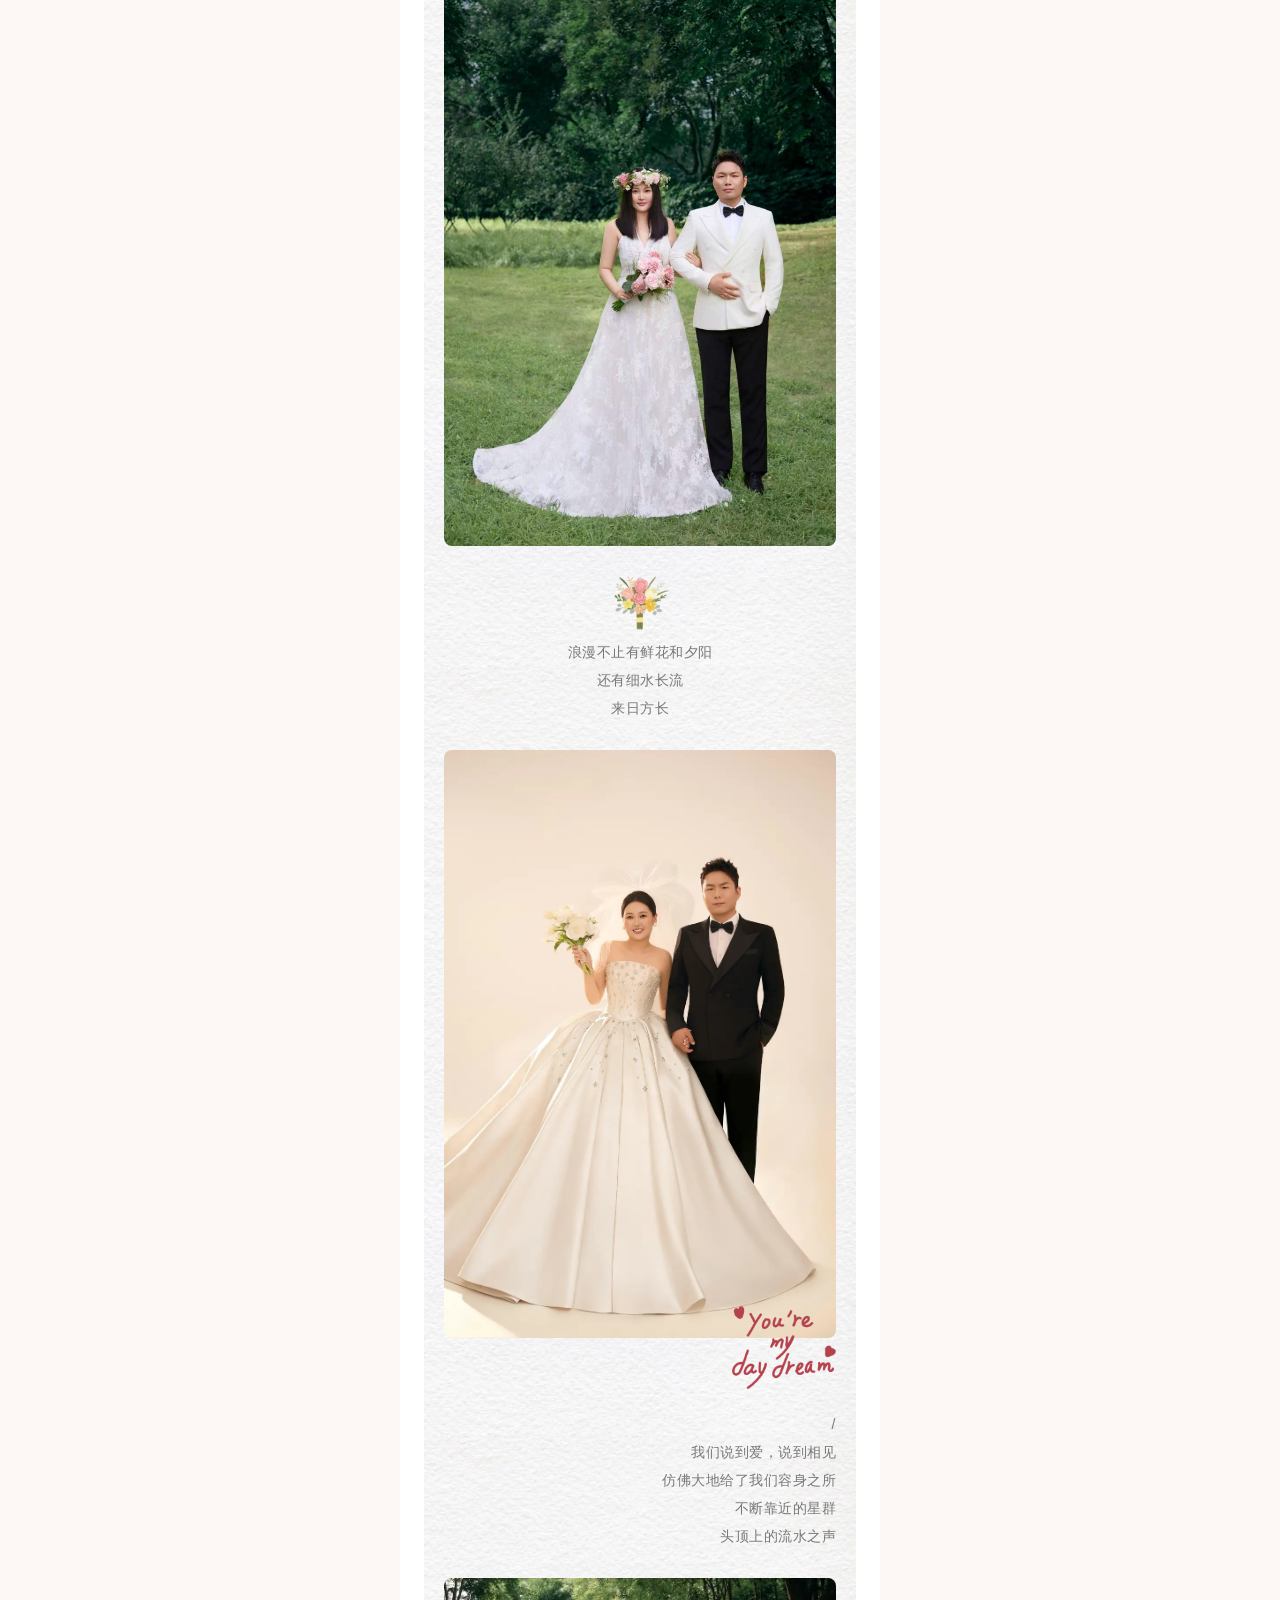
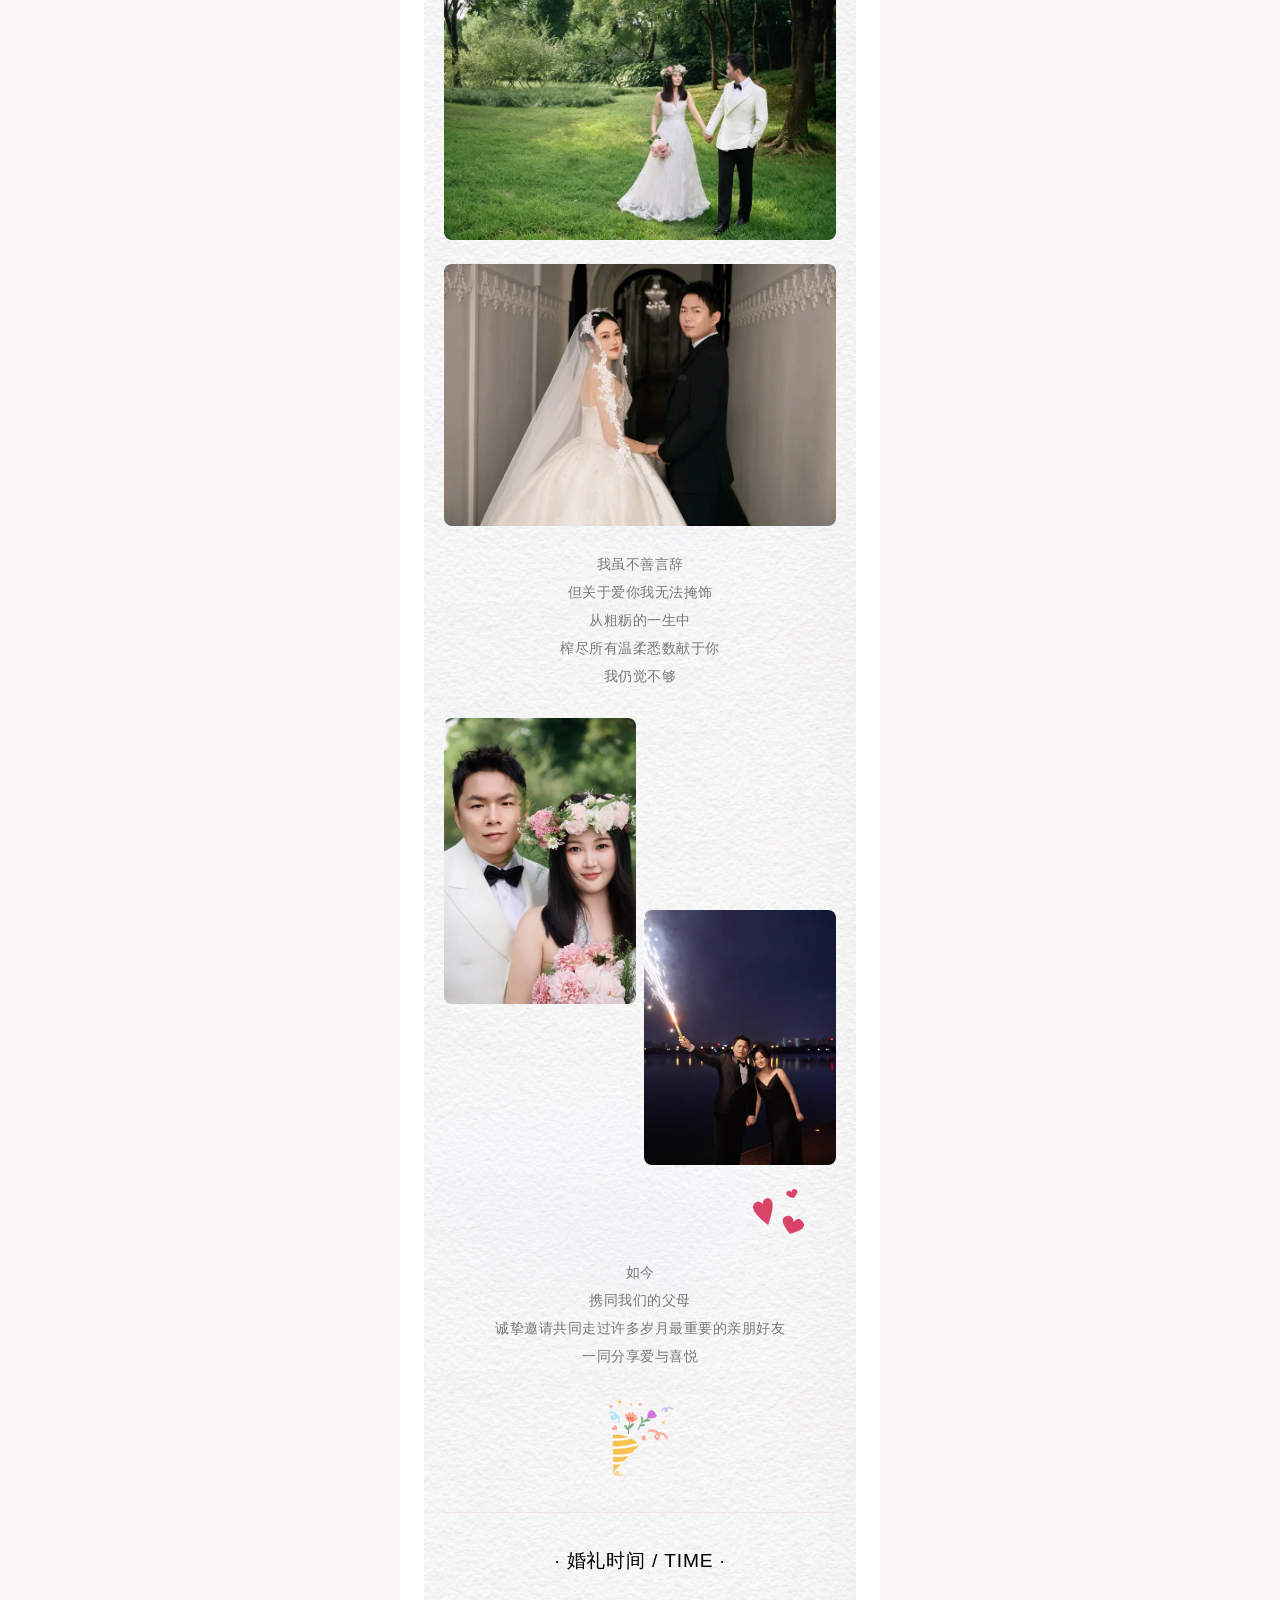
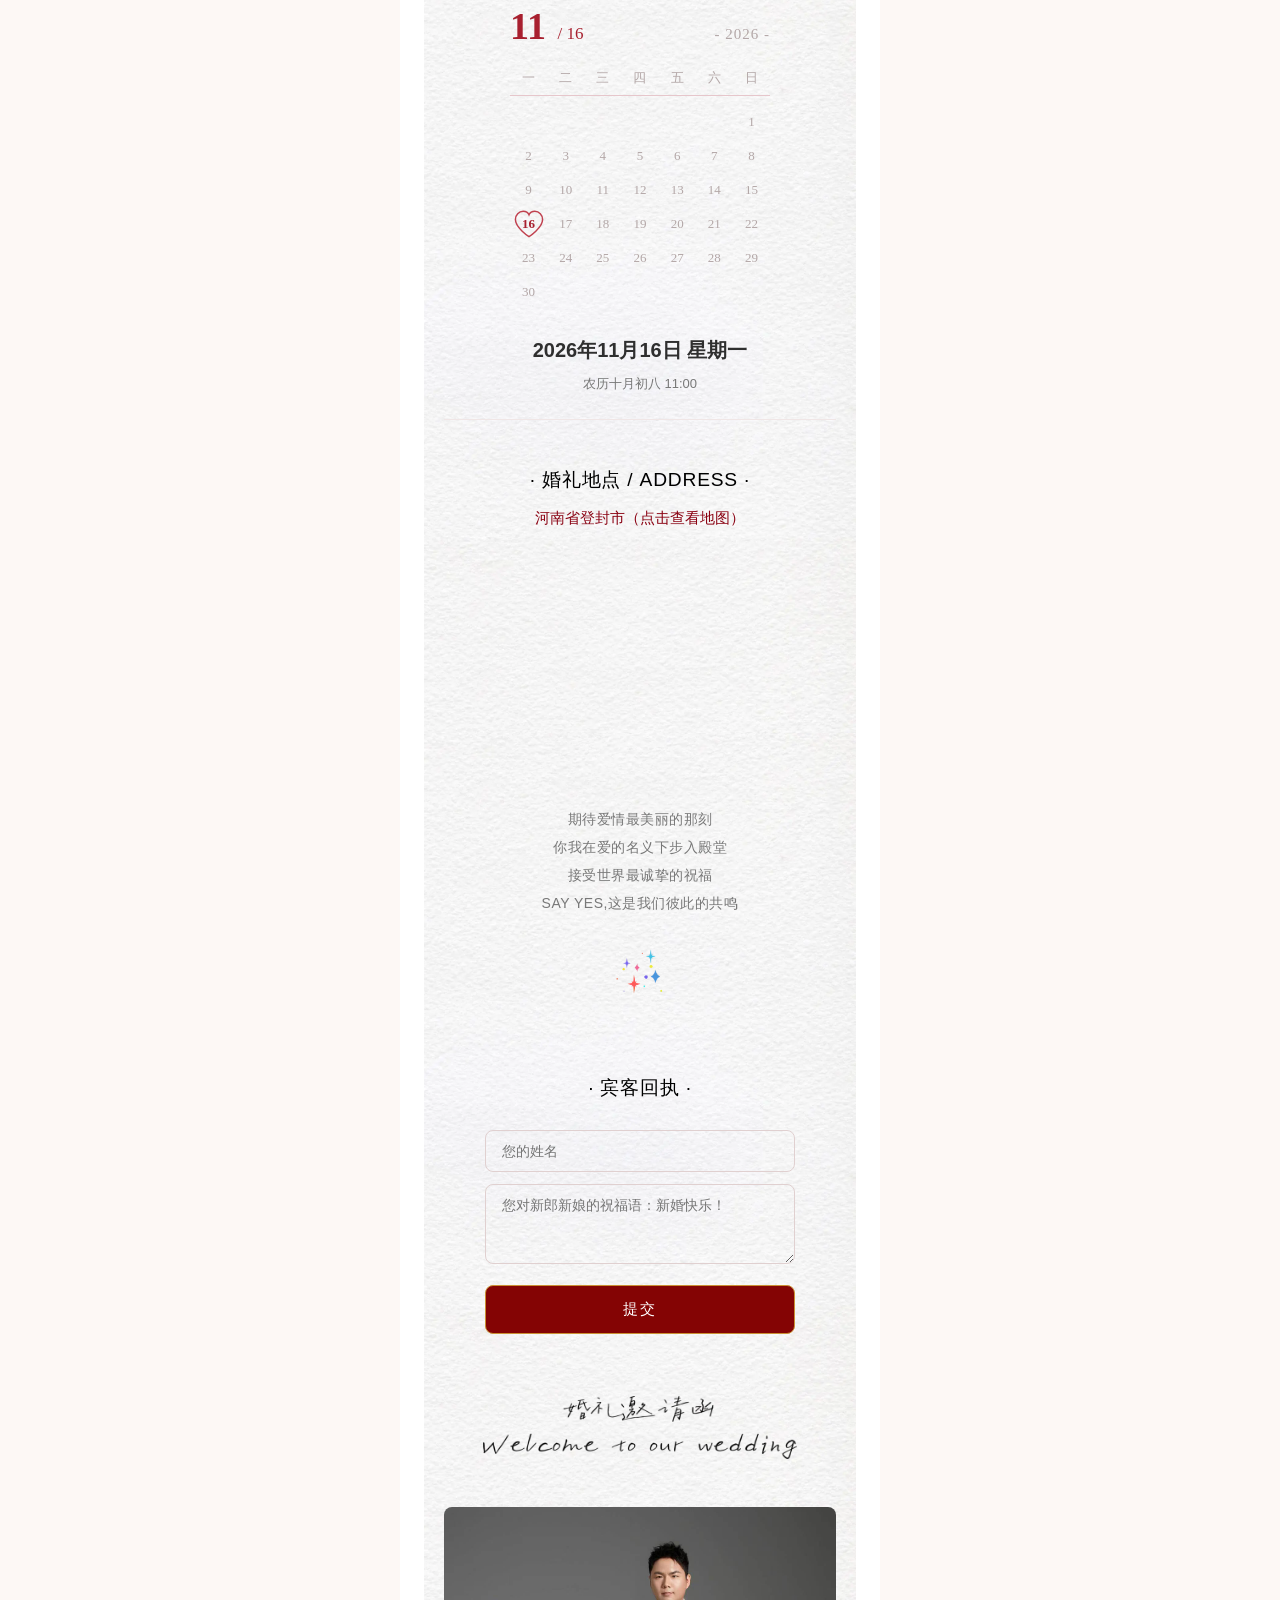
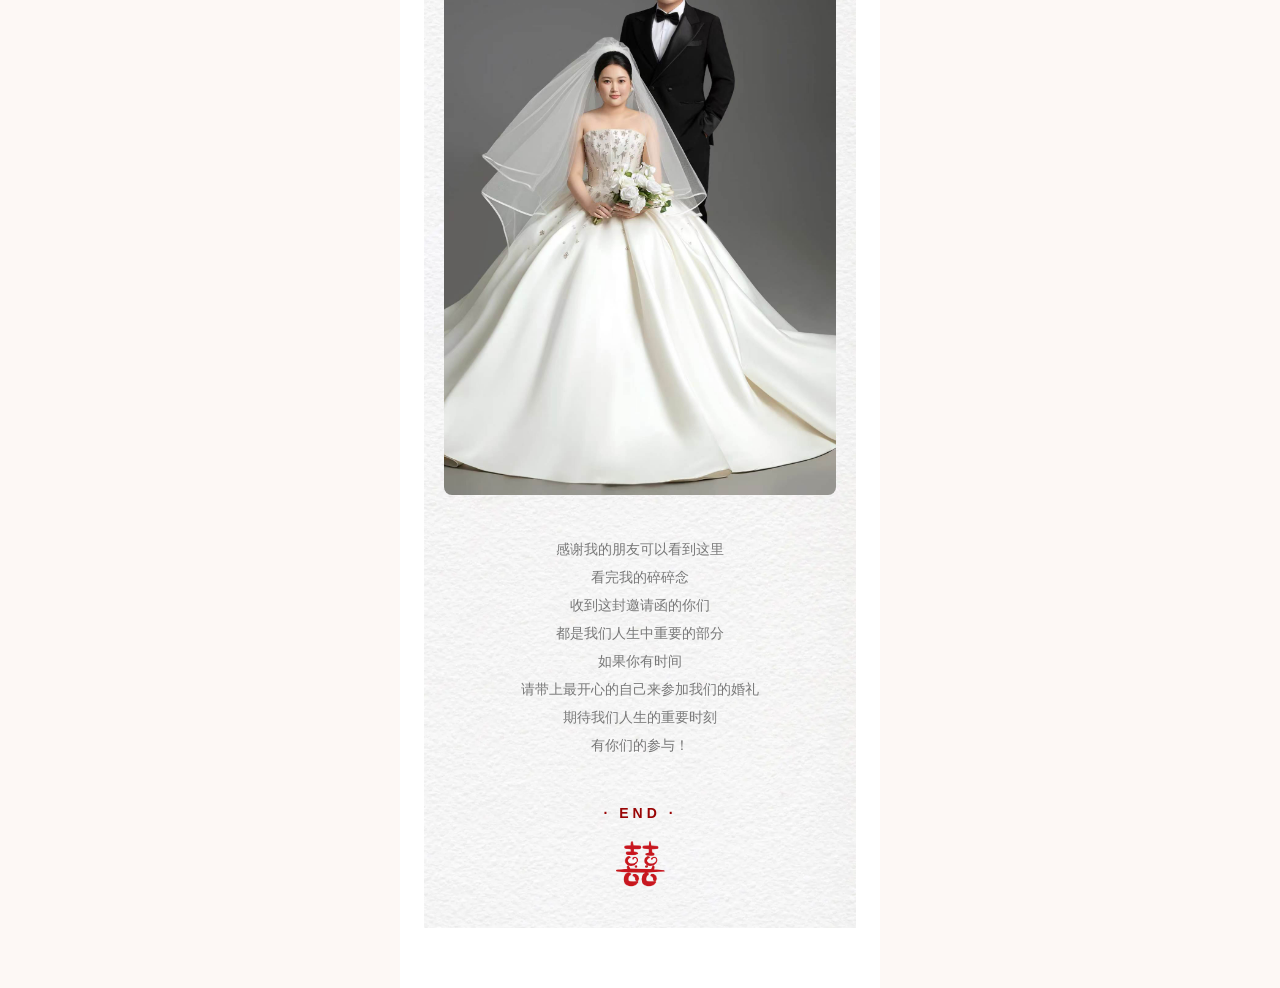
==== commit 54877739: "小丁头像更换" ====
--- a/index.html
+++ b/index.html
@@ -142,7 +142,7 @@
 
     <!-- 新人头像 -->
     <div class="couple-avatars">
-      <img class="avatar" src="assets/custom/couple-groom.webp" alt="丁志斐">
+      <img class="avatar" src="assets/custom/couple-groom.jpg" alt="丁志斐">
       <img class="heart-img" src="assets/base/couple-heart.webp" alt="❤">
       <img class="avatar" src="assets/custom/couple-bride.webp" alt="王鹤锦">
     </div>
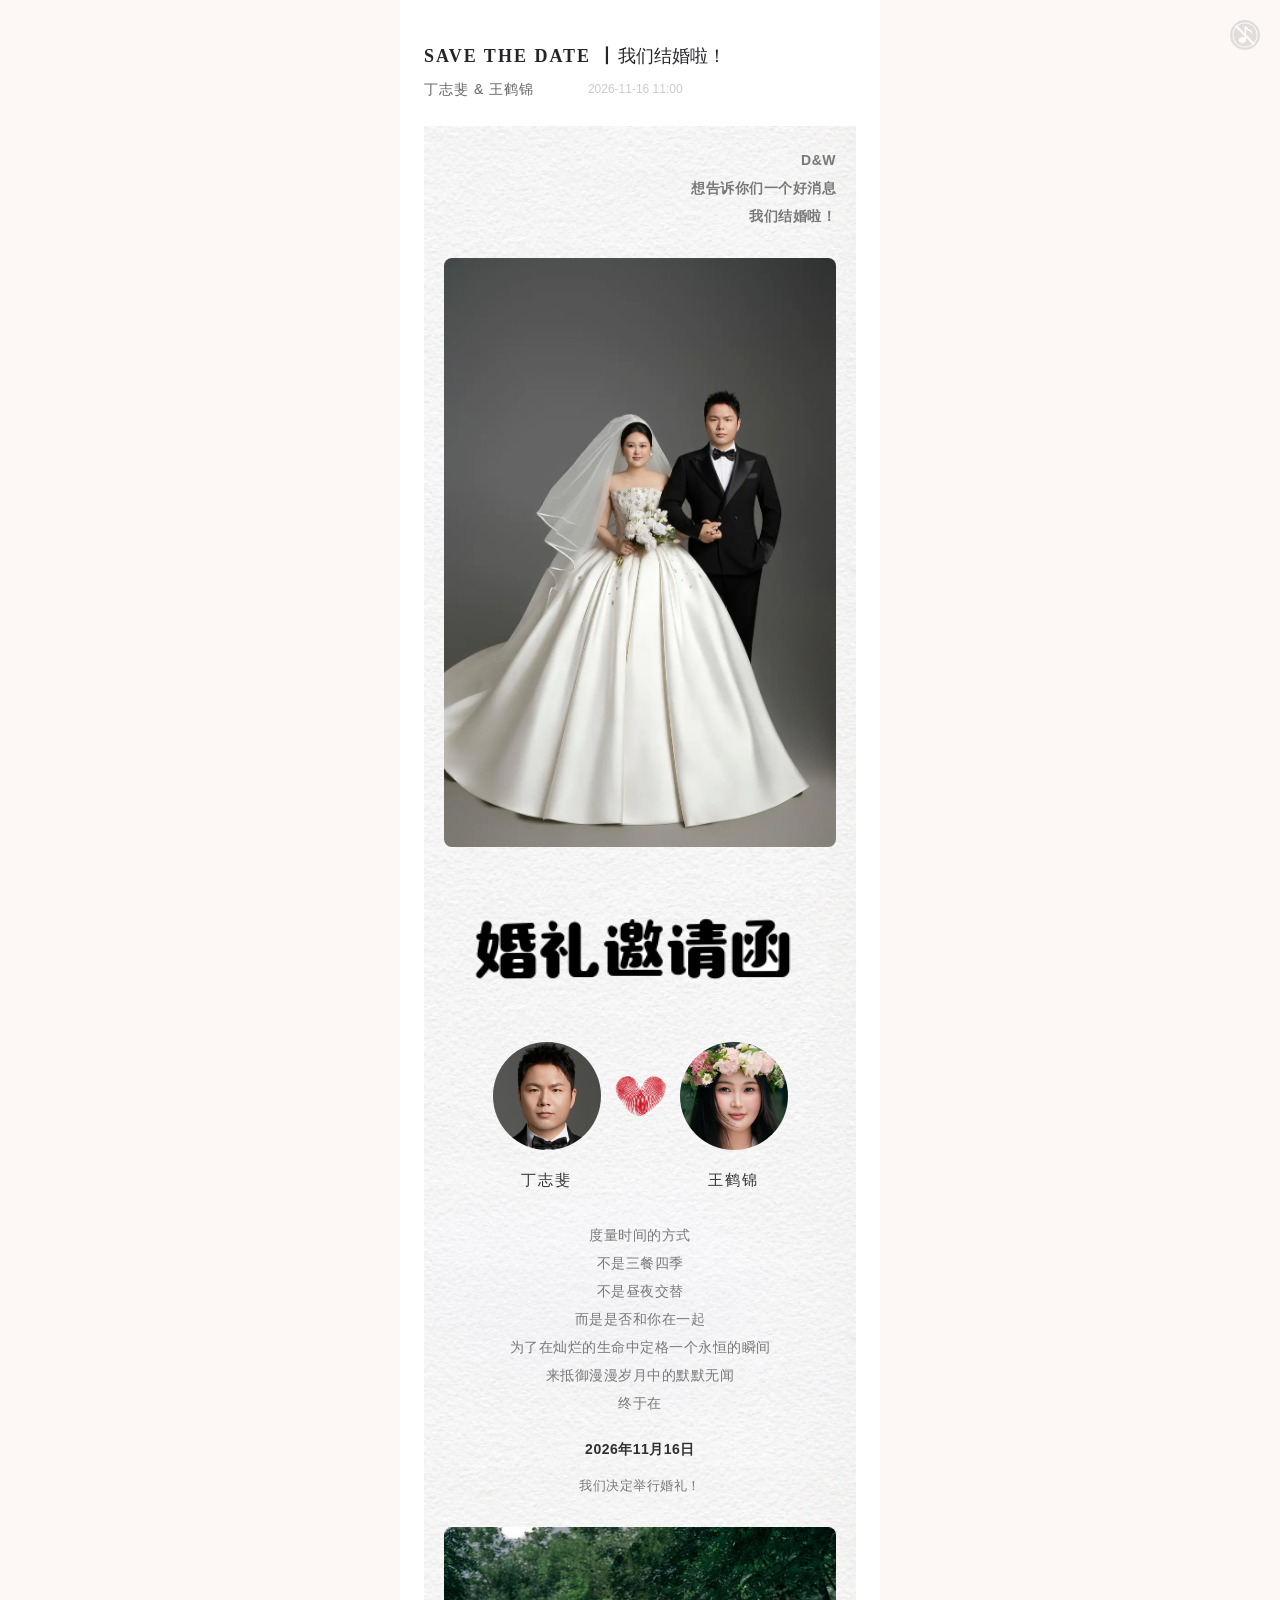
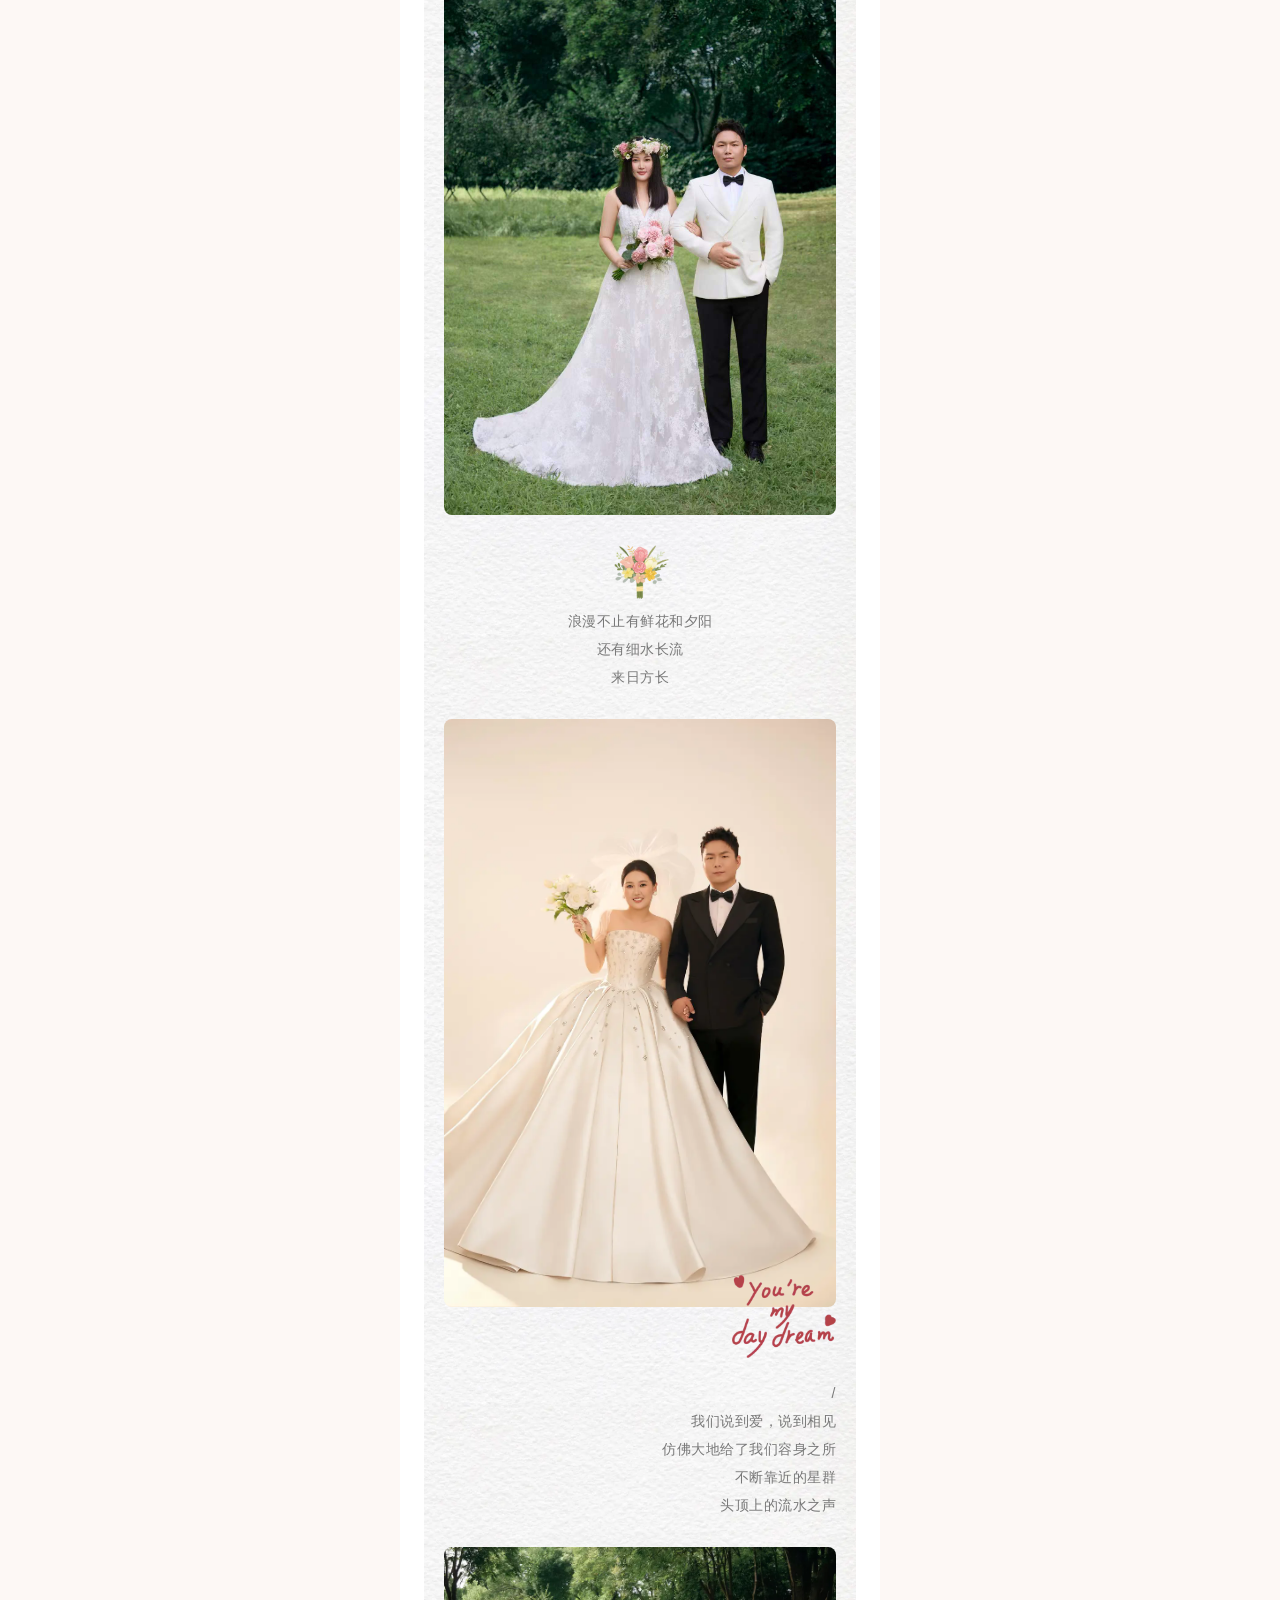
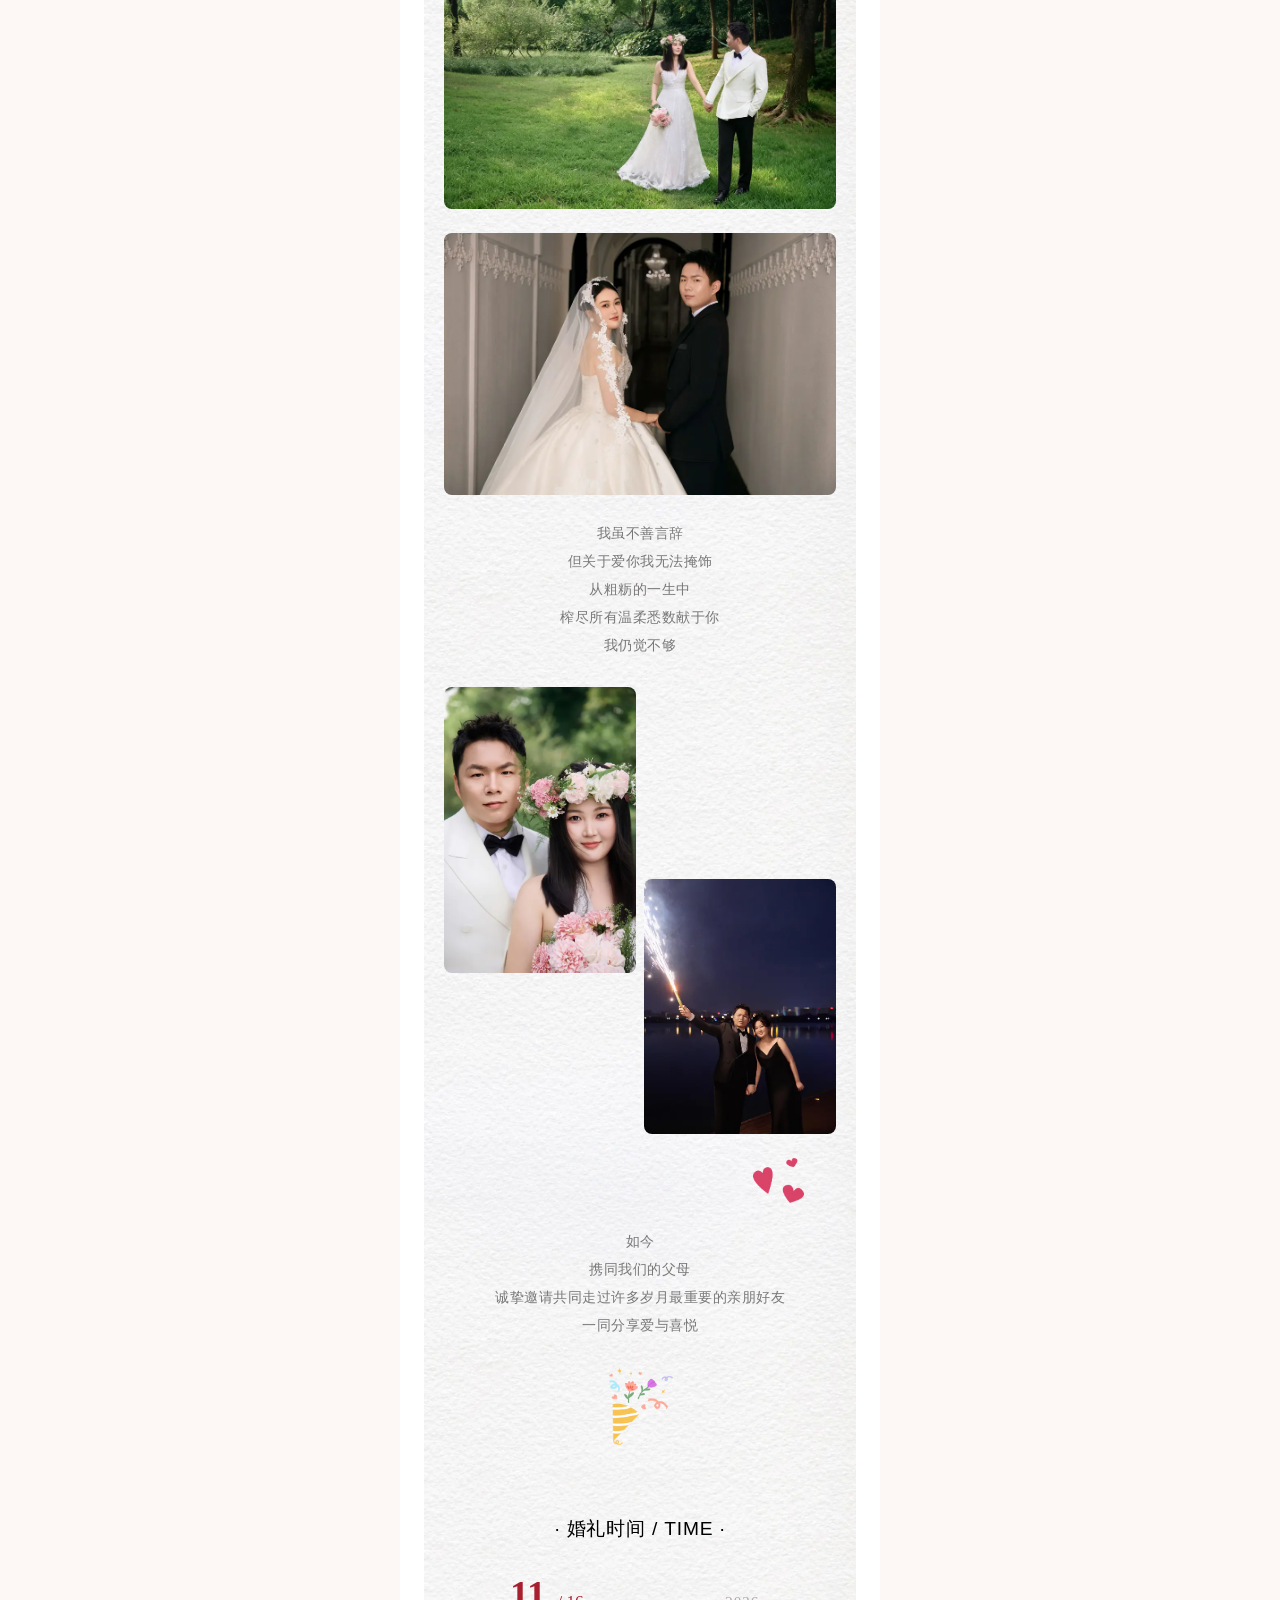
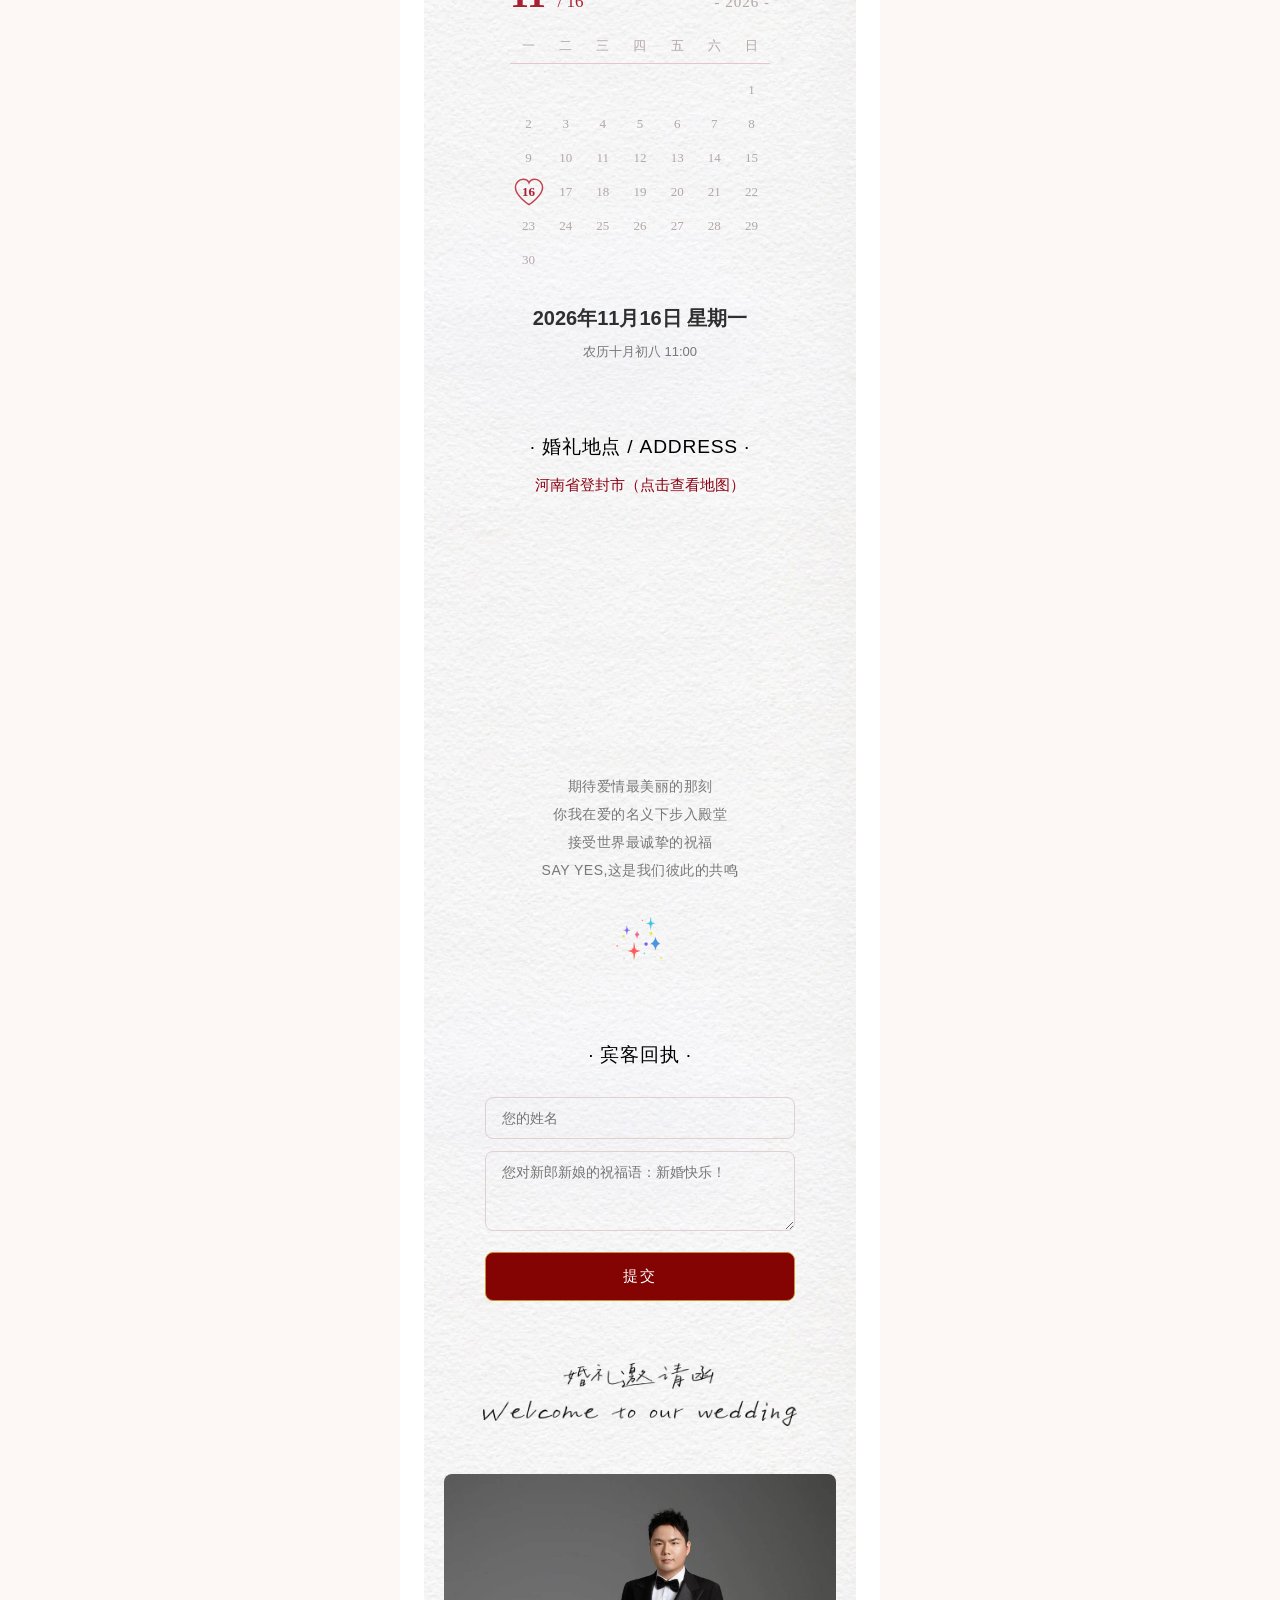
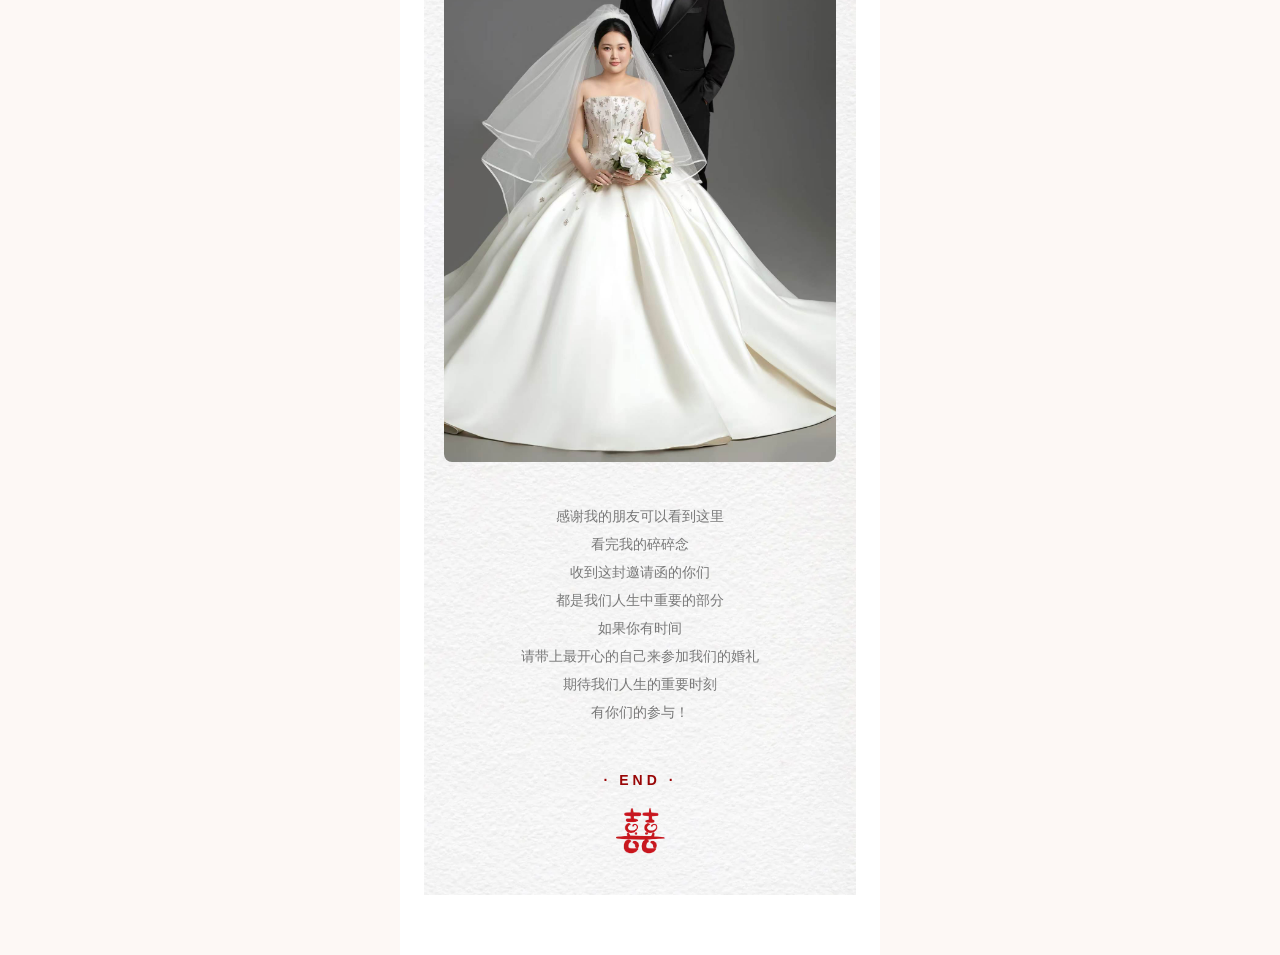
==== commit af2f182f: "微信拦截" ====
--- a/index.html
+++ b/index.html
@@ -51,7 +51,7 @@
   .couple-names { margin-bottom: 28px; }
   .couple-names .name { width: 108px; text-align: center; font-size: 15px; color: #2f2f2f; letter-spacing: 2px; }
   .couple-names .gap { width: 51px; }
-  .date-section { text-align: center; margin: 36px 0; padding: 24px 0; border-top: 1px solid #f0e6e6; border-bottom: 1px solid #f0e6e6; }
+  .date-section { text-align: center; margin: 36px 0; padding: 24px 0; }
   .date-main { font-size: 20px; font-weight: 600; color: #2f2f2f; margin-bottom: 4px; }
   .date-sub { font-size: 13px; color: #787878; }
   /* 婚礼日历 */
@@ -131,7 +131,6 @@
     <div class="top-names">丁志斐 &amp; 王鹤锦&nbsp;&nbsp;&nbsp;&nbsp;&nbsp;&nbsp;&nbsp;&nbsp;&nbsp;&nbsp;&nbsp;</div>
     <div class="top-date">2026-11-16 11:00</div>
   </div>
-  <div class="divider"></div>
 
   <div class="body_bg">
     <div class="text-block text-right" style="font-weight:bold;">D&amp;W<br/>想告诉你们一个好消息<br>我们结婚啦！</div>
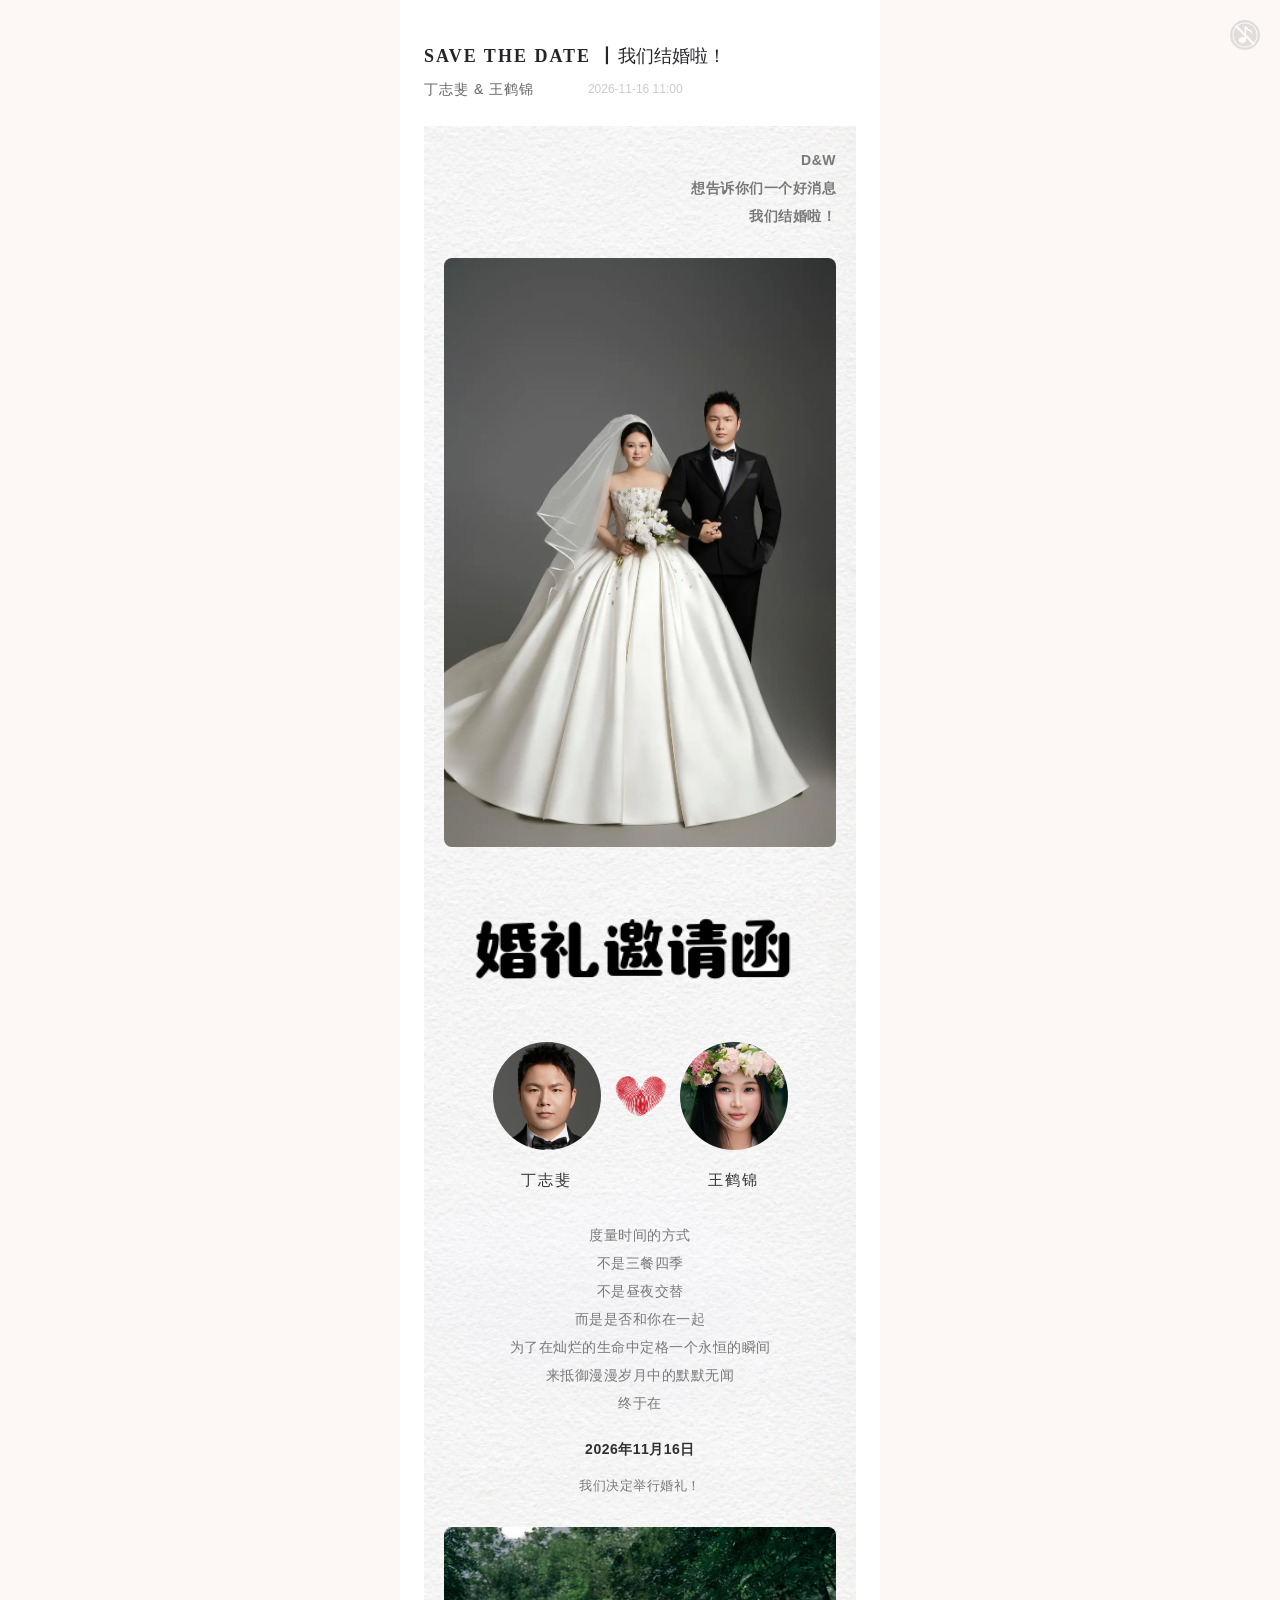
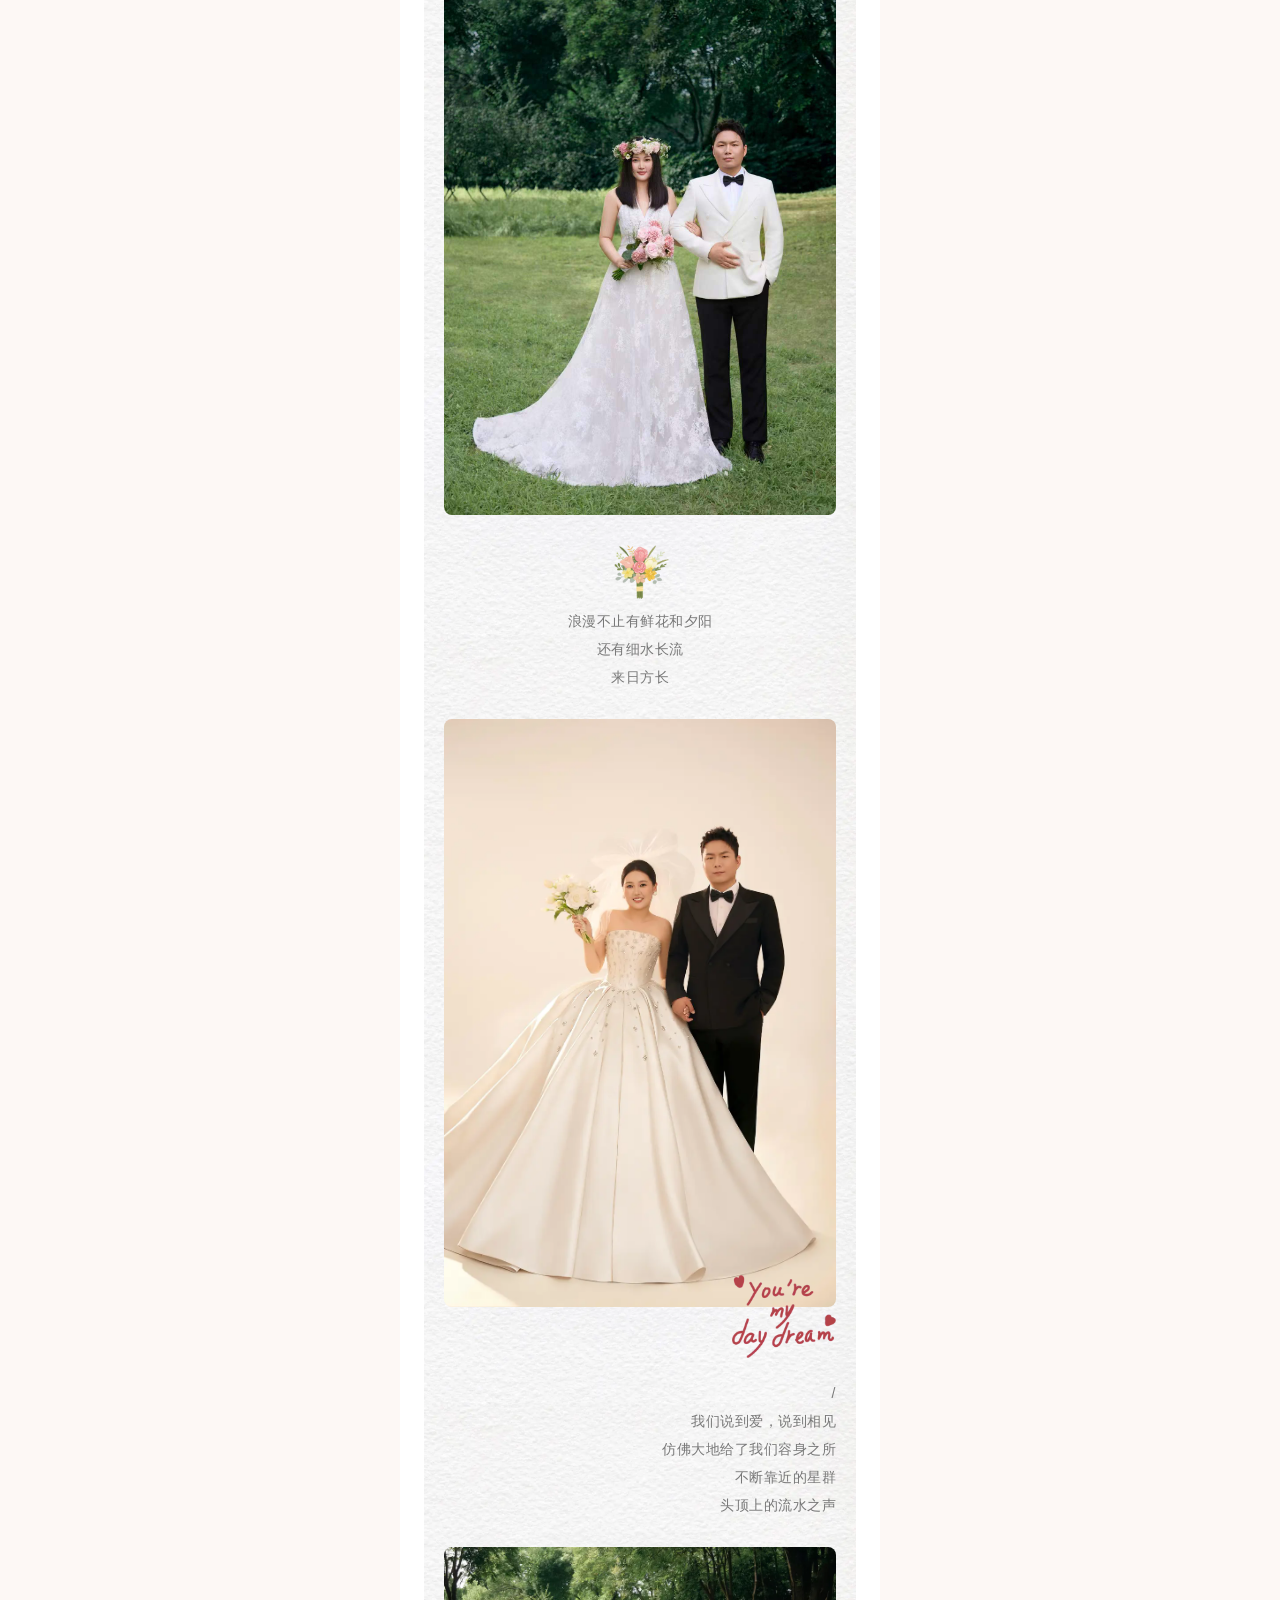
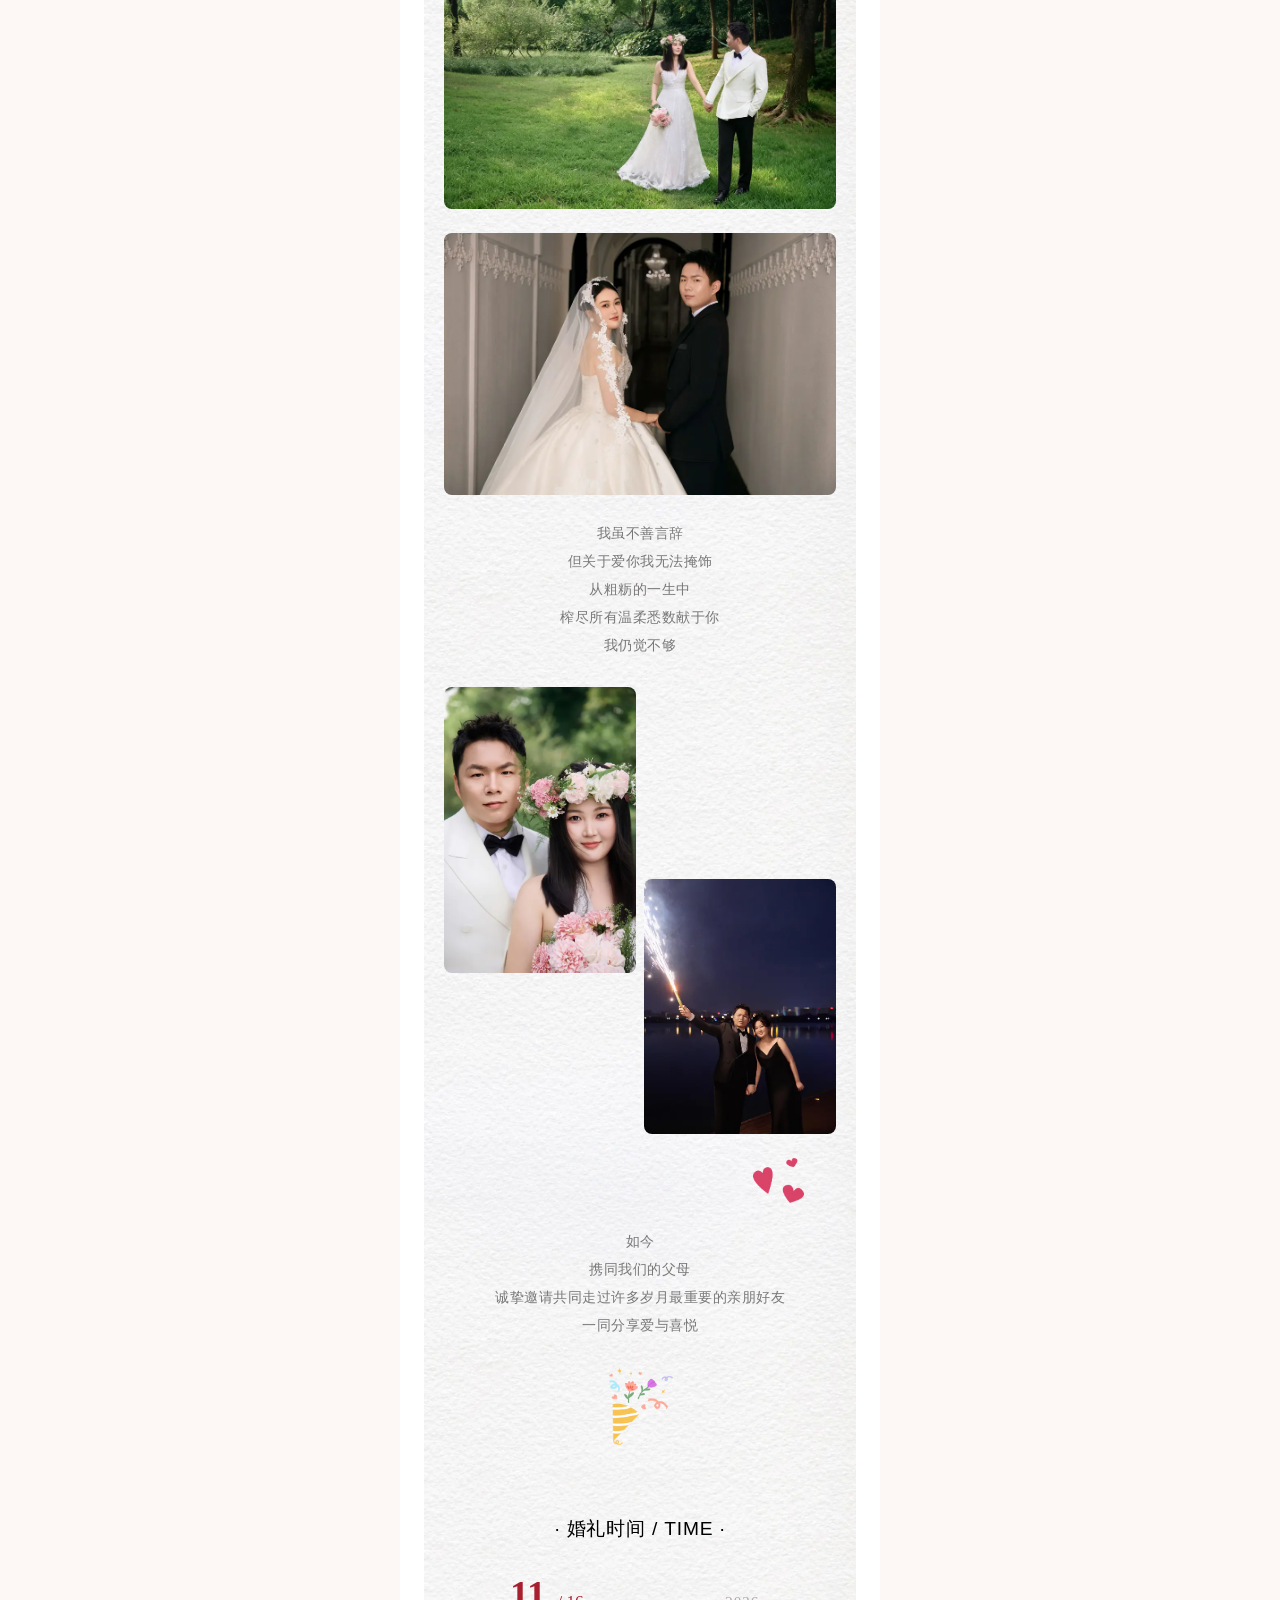
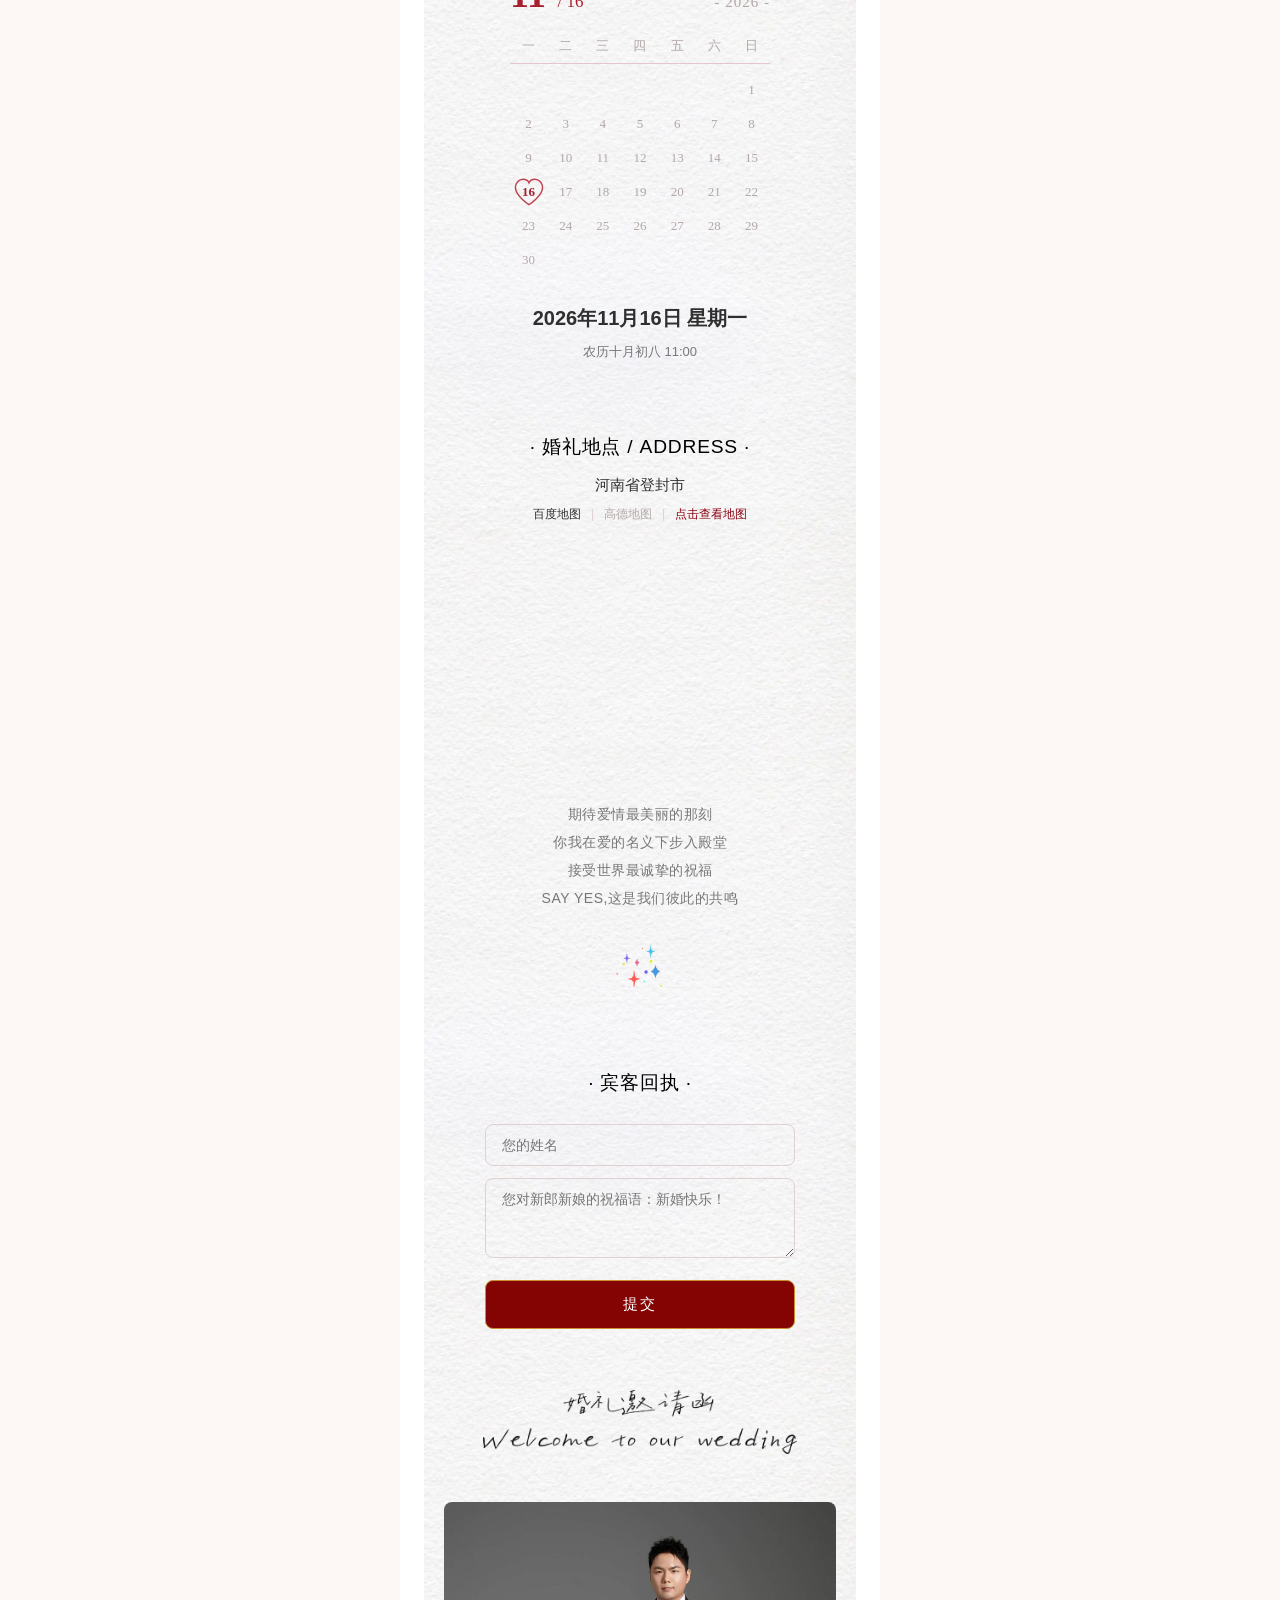
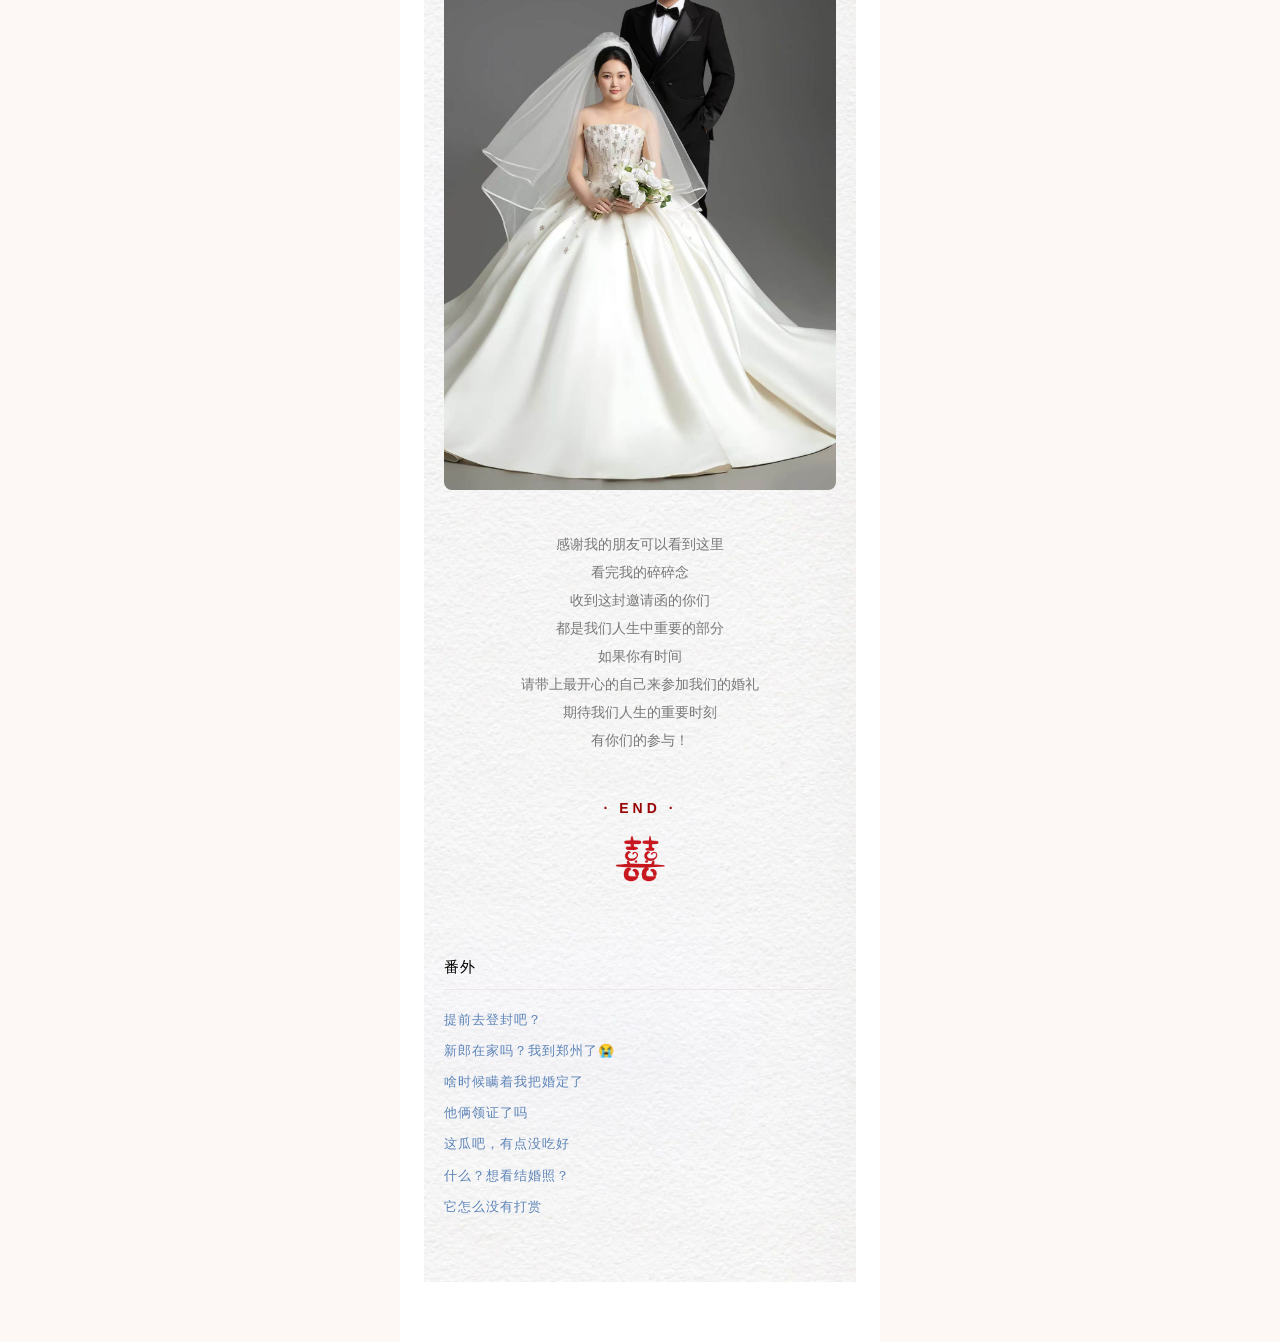
==== commit ea583767: "新增番外页面、婚礼日历与地图切换" ====
--- a/index.html
+++ b/index.html
@@ -69,6 +69,13 @@
   .cal-day.today { color: #a8202f; font-weight: 700; }
   .address { text-align: center; font-size: 15px; color: #2f2f2f; margin: 24px 0; }
   .address .label { display: block; font-size: 13px; color: #b58a95; margin-bottom: 4px; letter-spacing: 2px; }
+  /* 地图切换（简洁文字版） */
+  .map-tabs { display: flex; justify-content: center; align-items: center; gap: 10px; margin-top: 2px; font-size: 12px; }
+  .map-tab { color: #b3a7a7; cursor: pointer; user-select: none; }
+  .map-tab.active { color: #2f2f2f; cursor: default; pointer-events: none; }
+  .map-sep { color: #e0d0d0; }
+  .map-view-link { color: #8a0212; text-decoration: none; }
+  .map-canvas { width: 80%; height: 240px; border-radius: 12px; margin: 10px 10%; }
   .rsvp { margin: 40px 0 20px; padding: 24px; }
   .rsvp-title { text-align: center; font-size: 15px; font-weight: 600; color: #8a0212; letter-spacing: 2px; margin-bottom: 20px; }
   .rsvp form { width: 90%; margin: 5%; }
@@ -81,6 +88,12 @@
   .ending { text-align: center; font-size: 14px; color: #787878; line-height: 2; margin: 40px 0 20px; }
   .ending .heart { color: #e08a9e; font-size: 18px; display: block; margin: 16px 0; }
   .ending .end-mark { color: #990505; font-weight: 600; letter-spacing: 4px; margin-bottom: 12px; }
+  /* 番外 */
+  .reading { margin: 72px 0 40px; text-align: left; }
+  .reading .part-title { text-align: left; font-size: 15px; line-height: 1.6; padding-bottom: 10px; border-bottom: 1px solid #f0e6e6; }
+  .read-list { margin-top: 14px; }
+  .read-item { display: block; font-size: 13px; color: #5b83b7; text-decoration: none; letter-spacing: 1px; line-height: 2.4; }
+  .read-item:active { opacity: 0.7; }
   .text-right { text-align: right; }
 
   /* 音乐按钮 */
@@ -242,20 +255,99 @@
 
     <div class="address">
       <div class="part-title">· 婚礼地点 / ADDRESS ·</div>
-      <div>
-      <a href="http://api.map.baidu.com/marker?location=34.373851,112.908090&title=我的家&content=河南省登封市石道乡苗庄村三组&output=html"
-         style="margin-bottom:10px; color:#8a0212; text-decoration:none;">河南省登封市（点击查看地图）</a>
+      <div style="margin-bottom:6px;">河南省登封市</div>
+      <div class="map-tabs">
+        <span class="map-tab active" data-map="baidu">百度地图</span>
+        <span class="map-sep">|</span>
+        <span class="map-tab" data-map="amap">高德地图</span>
+        <span class="map-sep">|</span>
+        <a id="mapLink" class="map-view-link" href="http://api.map.baidu.com/marker?location=34.373851,112.908090&title=我的家&content=河南省登封市石道乡苗庄村三组&output=html">点击查看地图</a>
       </div>
-      <div id="map" style="width:80%; height:240px; border-radius:12px; margin:10px 10%;"></div>
+      <div id="bmap" class="map-canvas"></div>
+      <div id="amap" class="map-canvas" style="display:none;"></div>
     </div>
 
     <script src="https://api.map.baidu.com/api?type=webgl&v=1.0&ak=1PM8hNrn5RHsrx7BHgEou6dtqvCY0Pbf"></script>
     <script>
-      var map = new BMapGL.Map("map");
-      var point = new BMapGL.Point(112.908090, 34.373851);
-      map.centerAndZoom(point, 16);
-      map.addOverlay(new BMapGL.Marker(point));
-      map.enableScrollWheelZoom(false);
+      // ===== 地图：百度 / 高德 双 Tab 切换 =====
+      // 原始坐标为百度 BD-09（经度, 纬度）
+      var MAP_LNG = 112.908090;
+      var MAP_LAT = 34.373851;
+      var MAP_ADDR = '河南省登封市石道乡苗庄村三组';
+
+      // 高德开放平台 Key（Web端 JS API），申请：https://console.amap.com/dev/key/app
+      var AMAP_KEY = 'd4ea132ab701a7e9a23f96ef0ee2934e';
+      // 若 Key 绑定了安全密钥（2021-12 后申请的默认绑定），在此填入
+      var AMAP_SECURITY_CODE = '4b864491a1dd4578704e31510c44a407';
+
+      // BD-09 转 GCJ-02（高德坐标系）
+      function bdToGcj(bdLng, bdLat) {
+        var xPI = 3.14159265358979324 * 3000.0 / 180.0;
+        var x = bdLng - 0.0065, y = bdLat - 0.006;
+        var z = Math.sqrt(x * x + y * y) - 0.00002 * Math.sin(y * xPI);
+        var theta = Math.atan2(y, x) - 0.000003 * Math.cos(x * xPI);
+        return [z * Math.cos(theta), z * Math.sin(theta)];
+      }
+      var GCJ = bdToGcj(MAP_LNG, MAP_LAT);
+
+      var BAIDU_LINK = 'http://api.map.baidu.com/marker?location=' + MAP_LAT + ',' + MAP_LNG + '&title=我的家&content=' + encodeURIComponent(MAP_ADDR) + '&output=html';
+      var AMAP_LINK = 'https://uri.amap.com/marker?position=' + GCJ[0].toFixed(6) + ',' + GCJ[1].toFixed(6) + '&name=' + encodeURIComponent(MAP_ADDR) + '&coordinate=gaode&callnative=1';
+
+      var mapLink = document.getElementById('mapLink');
+      var mapTabs = document.querySelectorAll('.map-tab');
+      var mapInited = { baidu: false, amap: false };
+
+      function amapHint(text) {
+        document.getElementById('amap').innerHTML =
+          '<div style="display:flex;align-items:center;justify-content:center;height:100%;background:#fdf8f5;color:#b3a7a7;font-size:13px;">' + text + '</div>';
+      }
+
+      function loadAmapScript(cb) {
+        if (window.AMap) return cb();
+        if (!AMAP_KEY) { amapHint('高德地图 Key 未配置'); return; }
+        if (AMAP_SECURITY_CODE) window._AMapSecurityConfig = { securityJsCode: AMAP_SECURITY_CODE };
+        var s = document.createElement('script');
+        s.src = 'https://webapi.amap.com/maps?v=2.0&key=' + AMAP_KEY;
+        s.onload = cb;
+        s.onerror = function () { amapHint('高德地图加载失败'); };
+        document.head.appendChild(s);
+      }
+
+      function initBaidu() {
+        if (mapInited.baidu || !window.BMapGL) return;
+        mapInited.baidu = true;
+        var bmap = new BMapGL.Map('bmap');
+        var point = new BMapGL.Point(MAP_LNG, MAP_LAT);
+        bmap.centerAndZoom(point, 16);
+        bmap.addOverlay(new BMapGL.Marker(point));
+        bmap.enableScrollWheelZoom(false);
+      }
+
+      function initAmap() {
+        if (mapInited.amap) return;
+        loadAmapScript(function () {
+          mapInited.amap = true;
+          var amap = new AMap.Map('amap', { zoom: 16, center: GCJ, viewMode: '2D' });
+          amap.add(new AMap.Marker({ position: GCJ }));
+        });
+      }
+
+      function switchMap(type) {
+        mapTabs.forEach(function (tab) {
+          tab.classList.toggle('active', tab.dataset.map === type);
+        });
+        document.getElementById('bmap').style.display = type === 'baidu' ? '' : 'none';
+        document.getElementById('amap').style.display = type === 'amap' ? '' : 'none';
+        mapLink.href = type === 'baidu' ? BAIDU_LINK : AMAP_LINK;
+        if (type === 'baidu') initBaidu();
+        else initAmap();
+      }
+
+      mapTabs.forEach(function (tab) {
+        tab.addEventListener('click', function () { switchMap(tab.dataset.map); });
+      });
+
+      initBaidu(); // 默认展示百度地图
     </script>
     <div class="text-block">
       期待爱情最美丽的那刻<br>
@@ -291,6 +383,20 @@
     <div class="ending">
       <div class="end-mark">· END ·</div>
       <img class="photo" src="assets/base/xi.png" style="width: 49px; margin: 0 auto;" />
+    </div>
+
+    <!-- 番外 -->
+    <div class="reading">
+      <div class="part-title">番外</div>
+      <div class="read-list">
+        <a class="read-item" href="extras/dengfeng.html">提前去登封吧？</a>
+        <a class="read-item" href="extras/arrival.html">新郎在家吗？我到郑州了😭</a>
+        <a class="read-item" href="extras/engagement.html">啥时候瞒着我把婚定了</a>
+        <a class="read-item" href="extras/marriage.html">他俩领证了吗</a>
+        <a class="read-item" href="extras/gossip.html">这瓜吧，有点没吃好</a>
+        <a class="read-item" href="extras/photos.html">什么？想看结婚照？</a>
+        <a class="read-item" href="extras/no-tips.html">它怎么没有打赏</a>
+      </div>
     </div>
   </div>
 </div>
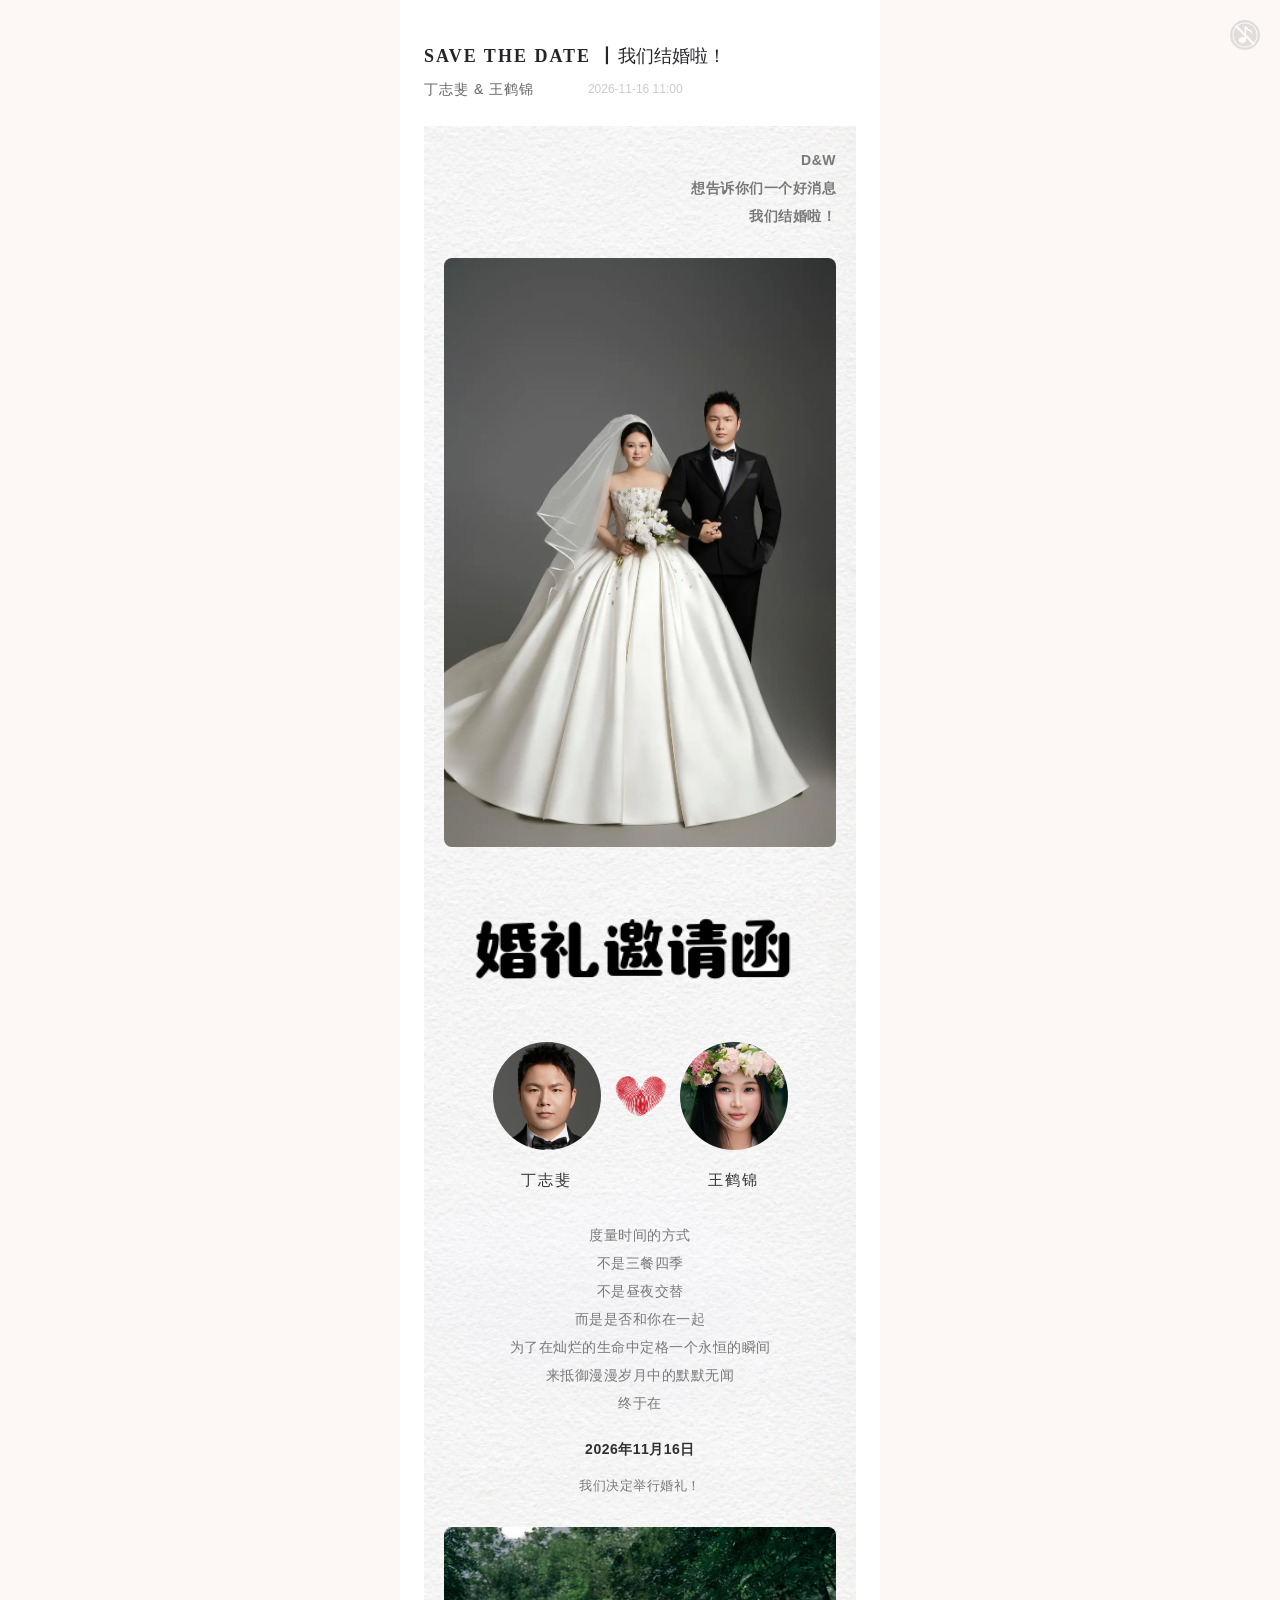
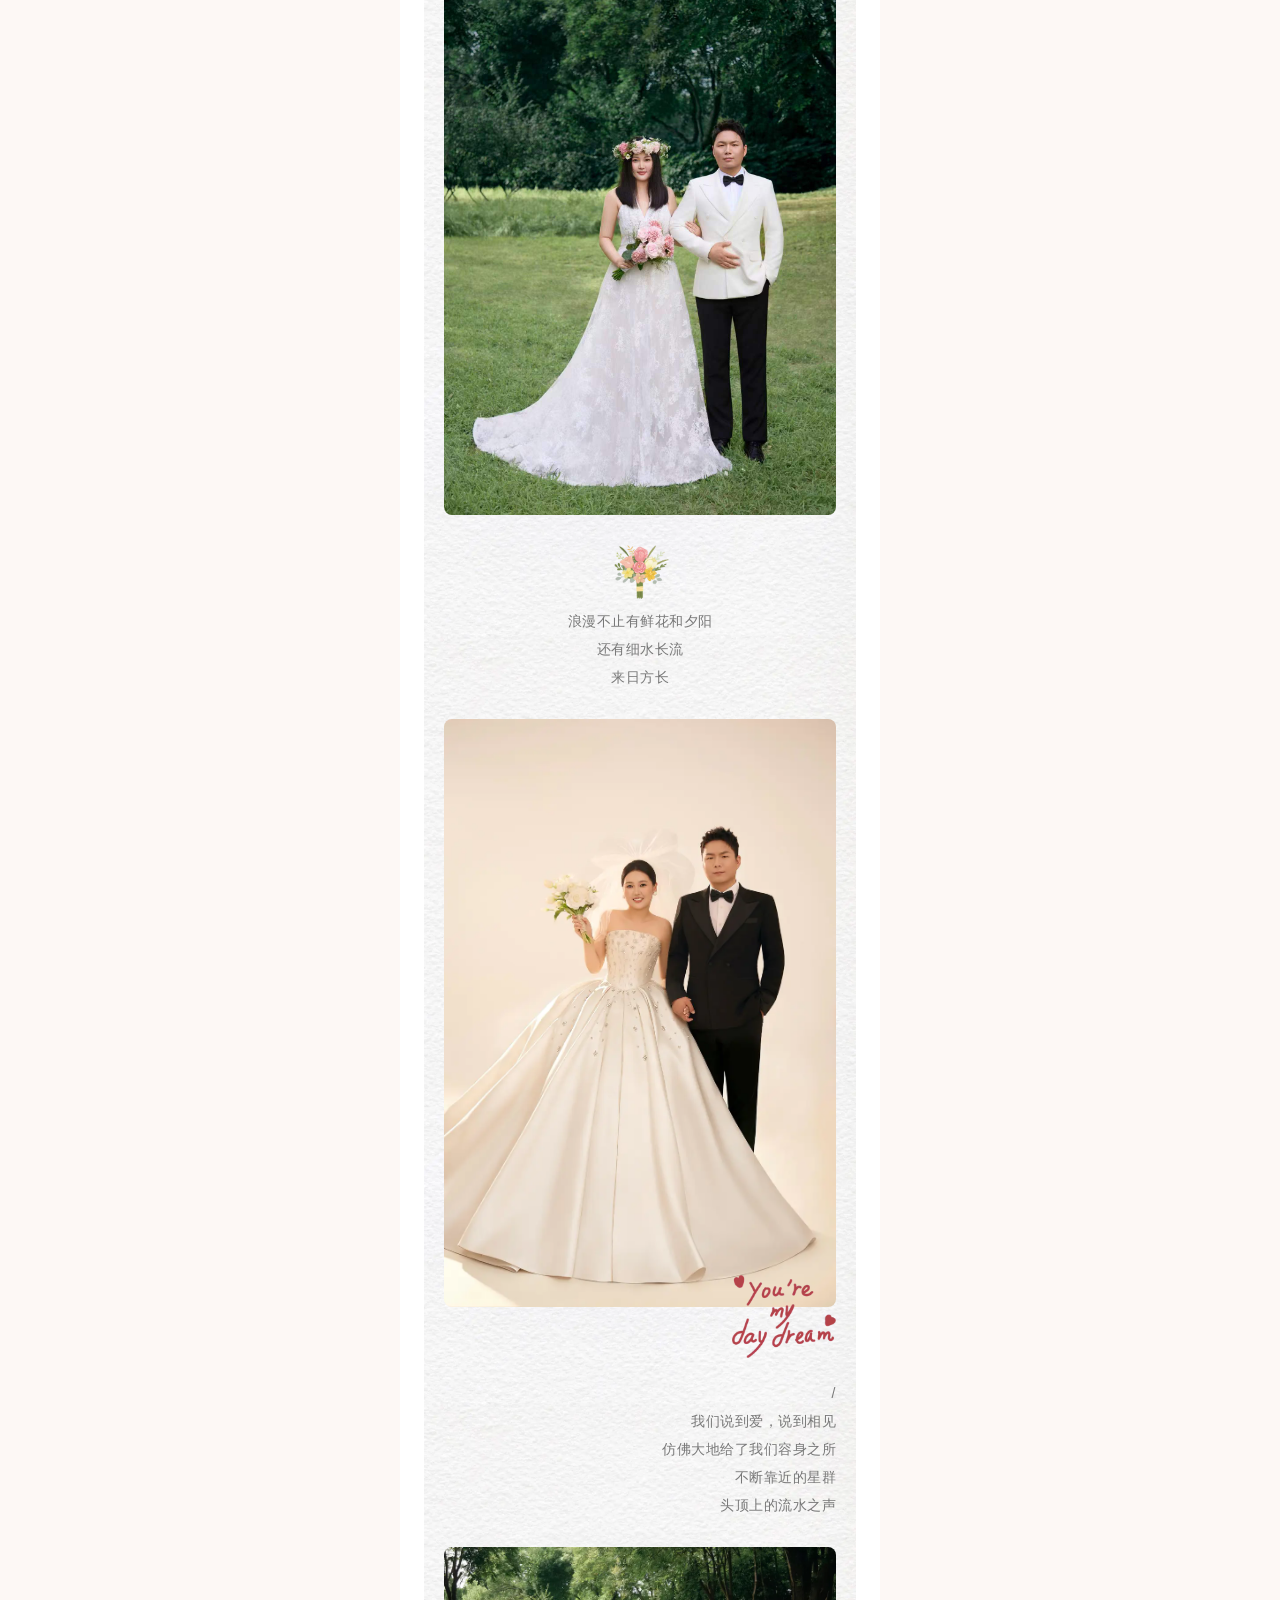
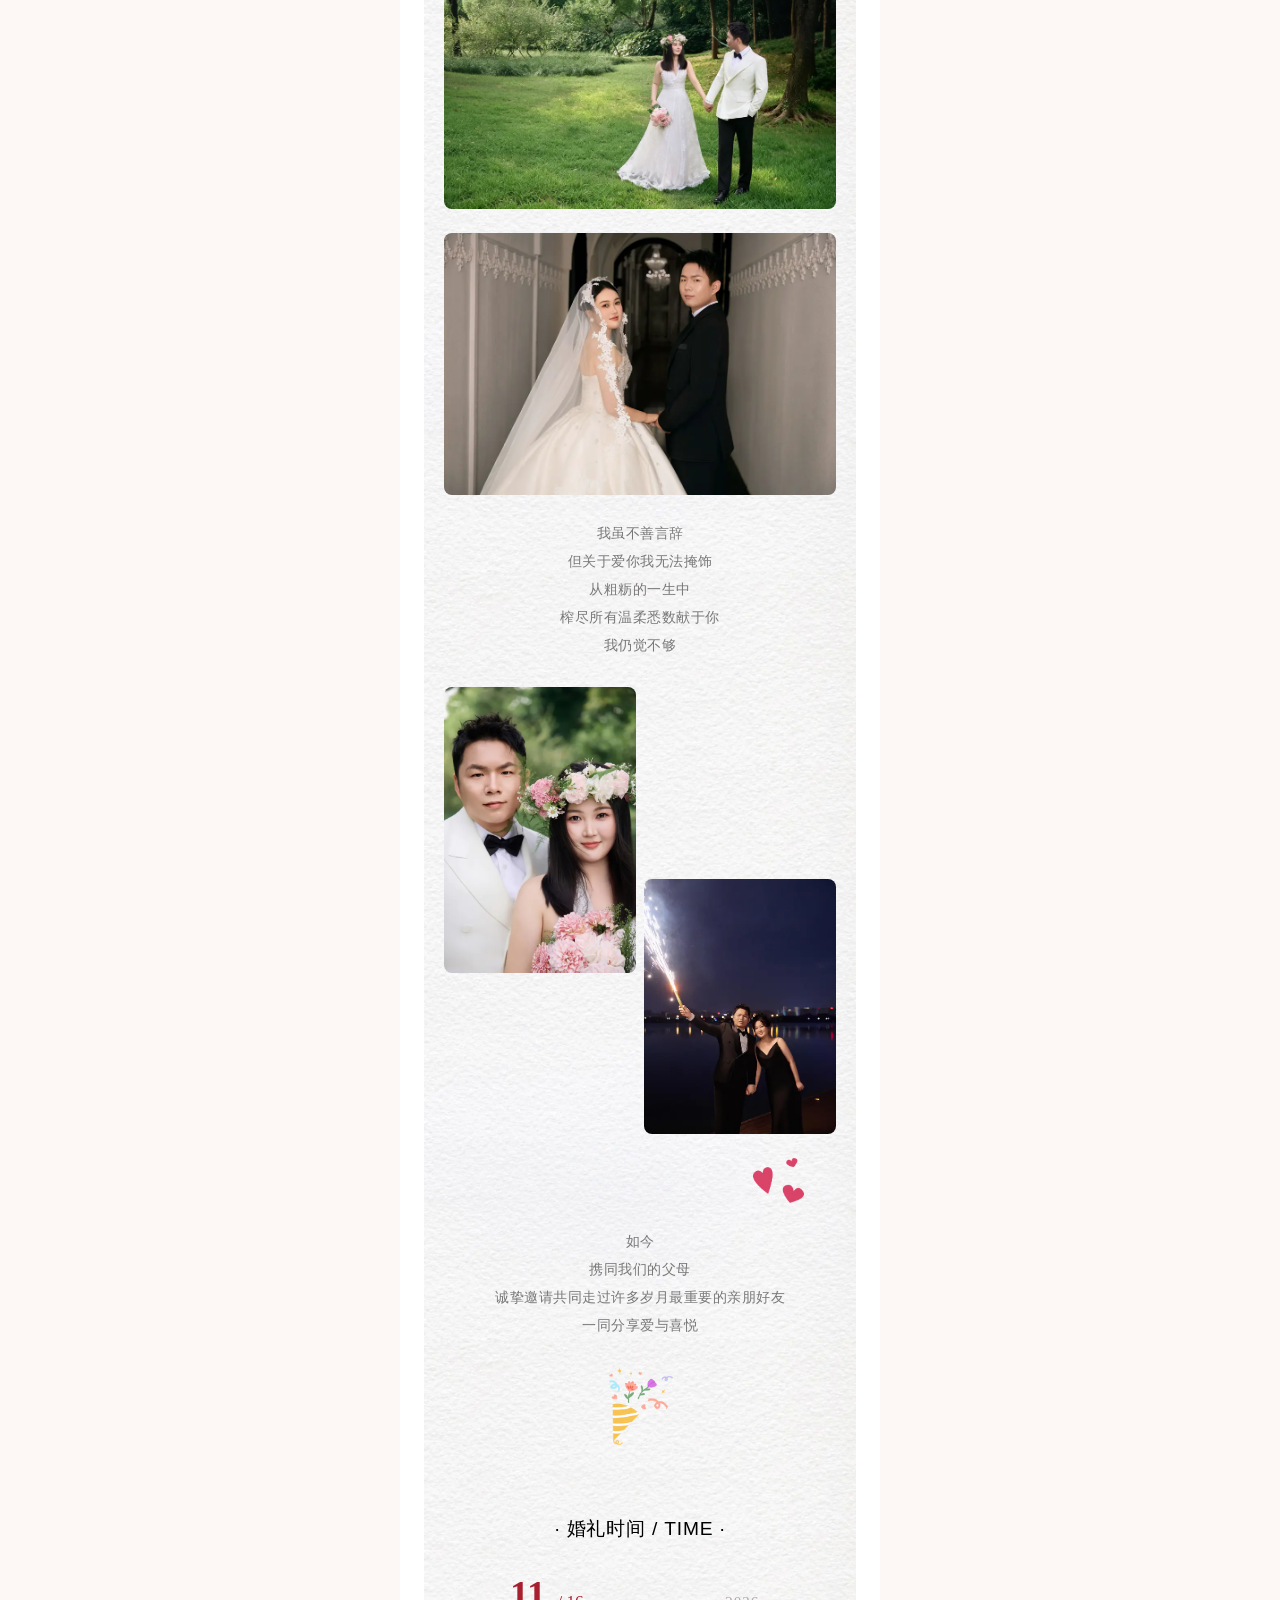
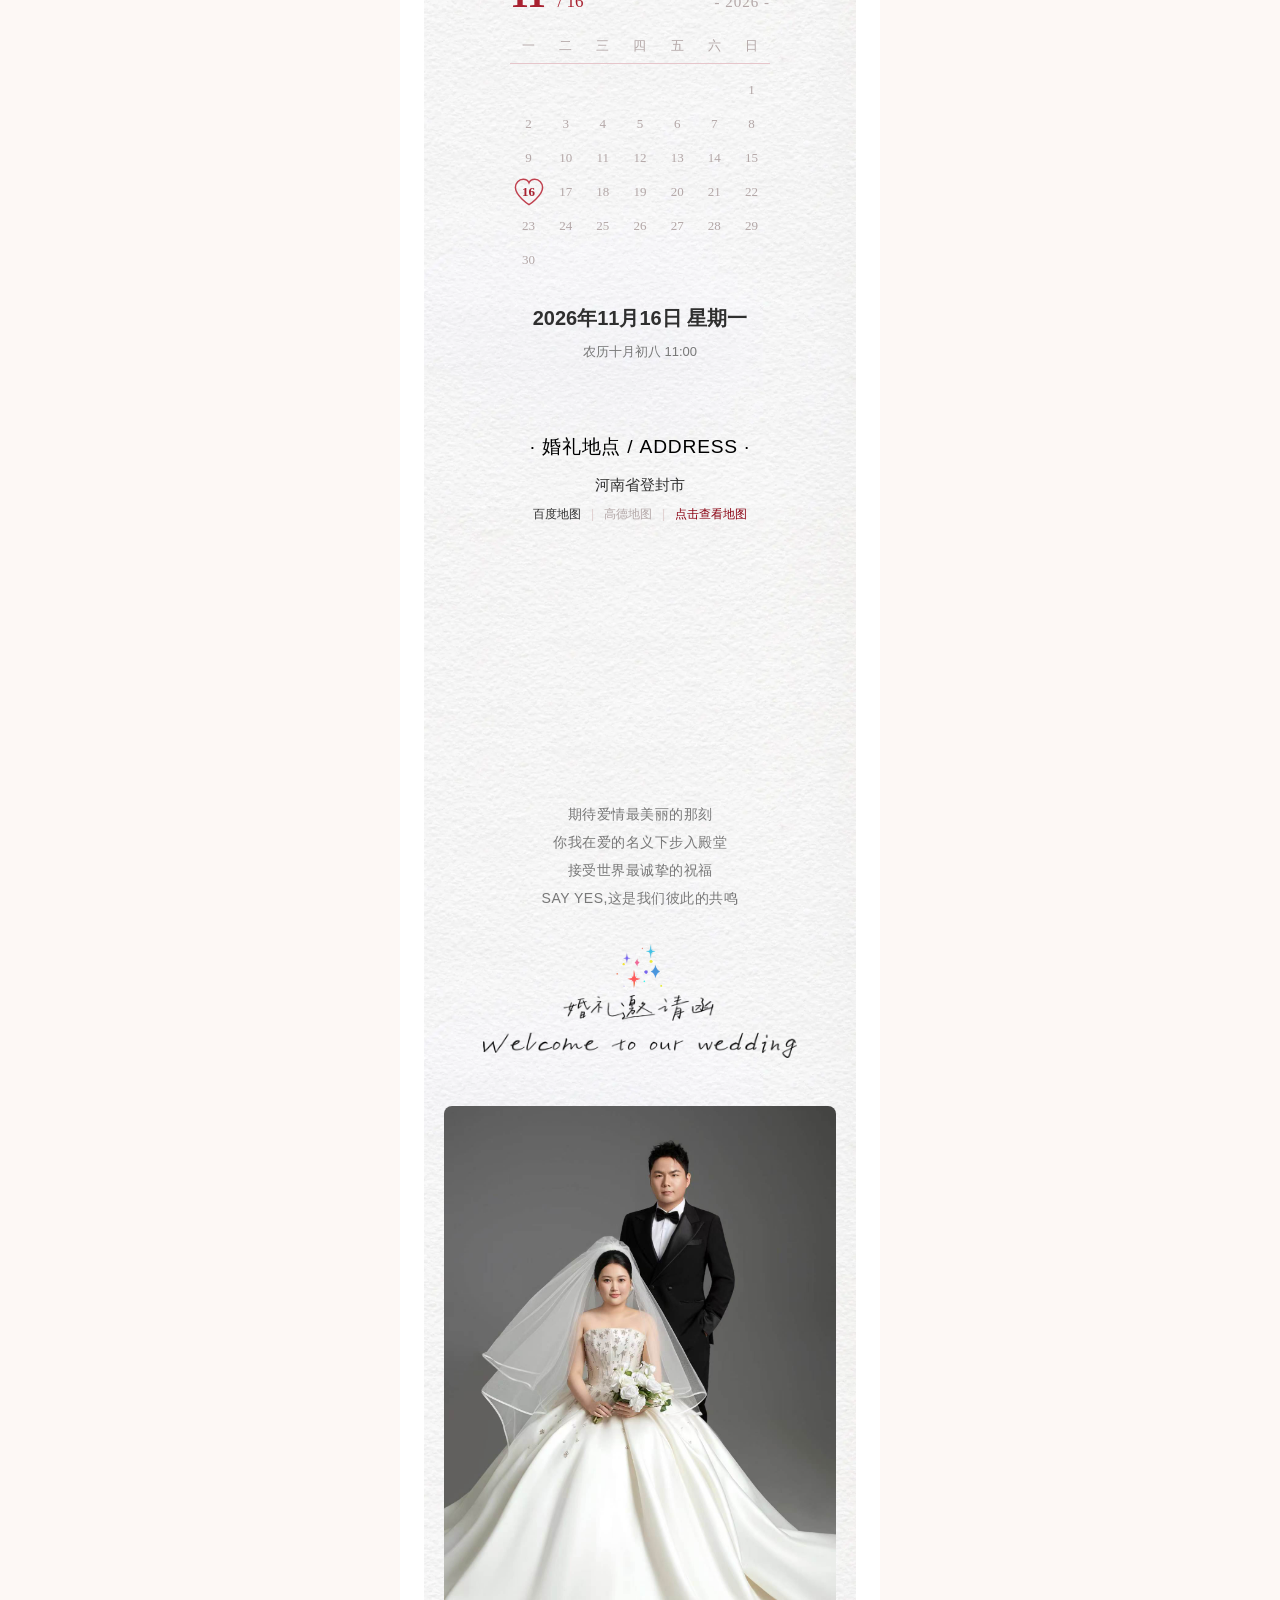
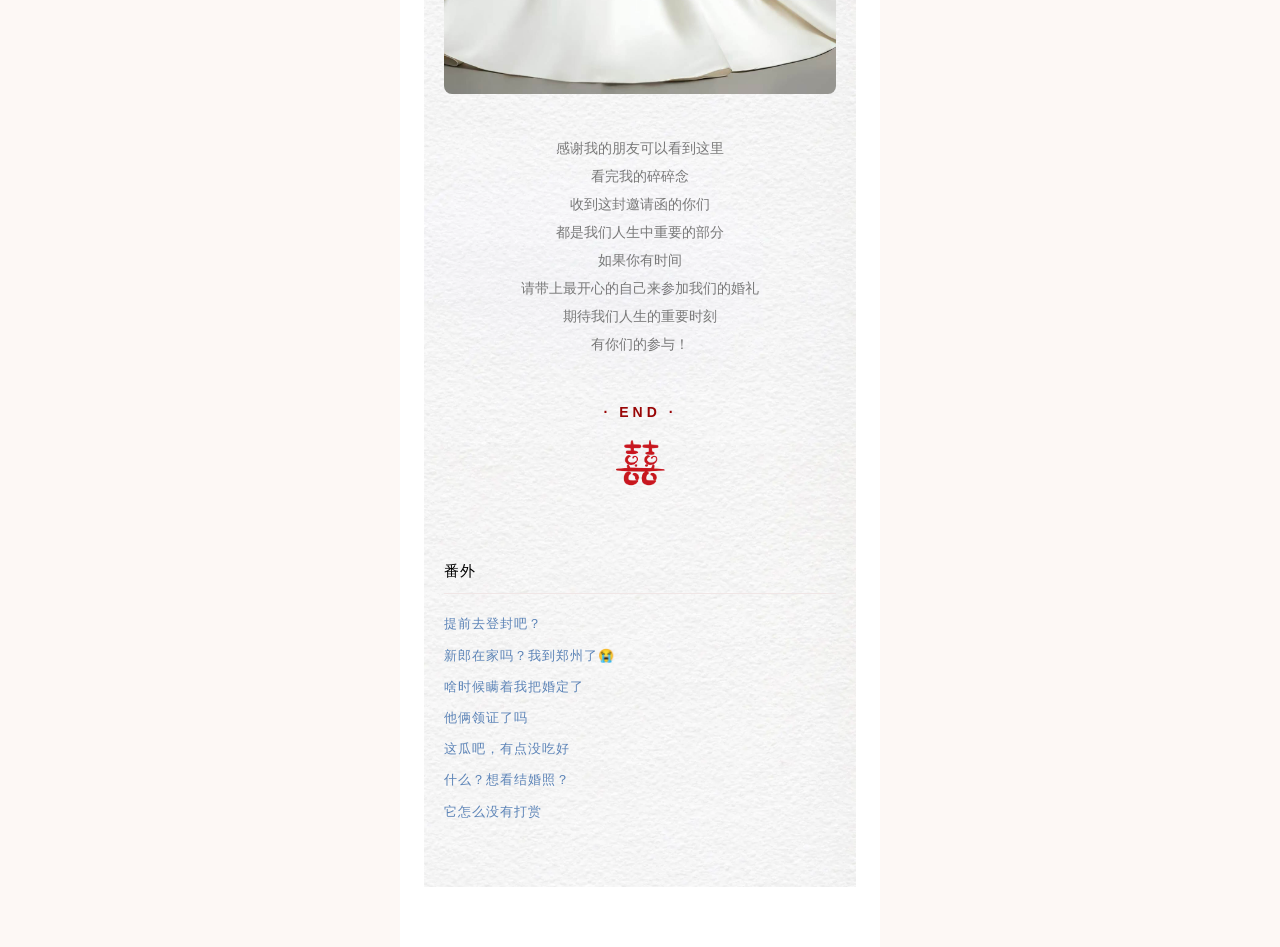
==== commit f4454bae: "Update index.html" ====
--- a/index.html
+++ b/index.html
@@ -6,8 +6,8 @@
 <title>丁志斐 & 王鹤锦的婚礼邀请</title>
 <meta property="og:title" content="丁志斐 & 王鹤锦的婚礼邀请">
 <meta property="og:description" content="2026年11月16日，诚挚邀请您见证我们的幸福">
-<meta property="og:image" content="https://invitation.dingwangwedding.asia/assets/custom/photo1.jpg?_v=1">
-<meta property="og:url" content="https://invitation.dingwangwedding.asia/">
+<meta property="og:image" content="https://www.dingwangwedding.asia/assets/custom/photo1.jpg">
+<meta property="og:url" content="https://www.dingwangwedding.asia/">
 <link rel="icon" href="favicon.ico" sizes="any">
 <style>
   * { margin: 0; padding: 0; box-sizing: border-box; }
@@ -356,7 +356,7 @@
       SAY&nbsp;YES,这是我们彼此的共鸣
     </div>
     <img class="photo" src="assets/base/stars.png" alt="婚礼邀请函" style="width: 55px; margin: 0 auto;">
-    <div class="rsvp">
+    <div class="rsvp" style="display:none">
       <div class="part-title">· 宾客回执 ·</div>
       <div id="rsvp-success" style="display:none; color:#8a0212; text-align:center; padding:10px; font-size:14px;">提交成功，感谢您的参与！</div>
       <div id="rsvp-error" style="display:none; color:#d32f2f; text-align:center; padding:10px; font-size:14px;"></div>
@@ -515,4 +515,4 @@
   });
 </script>
 </body>
-</html>+</html>
